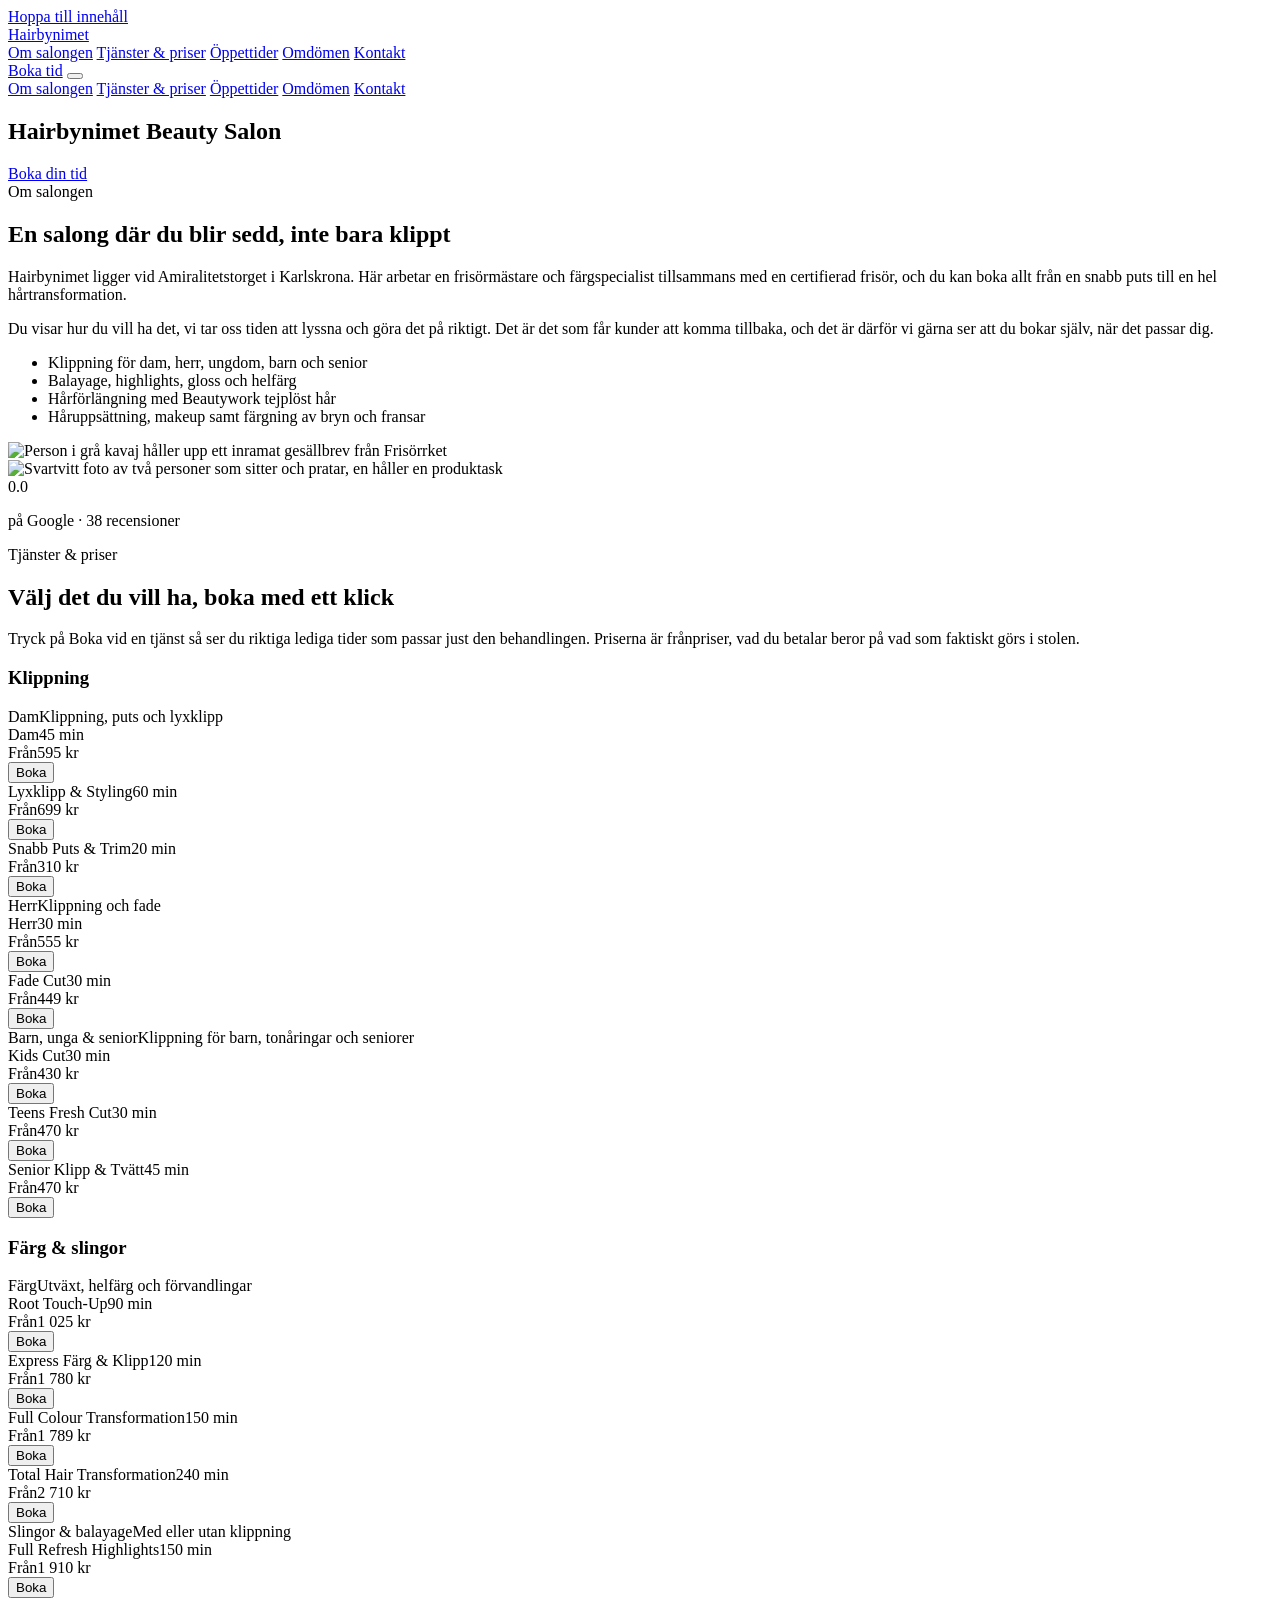
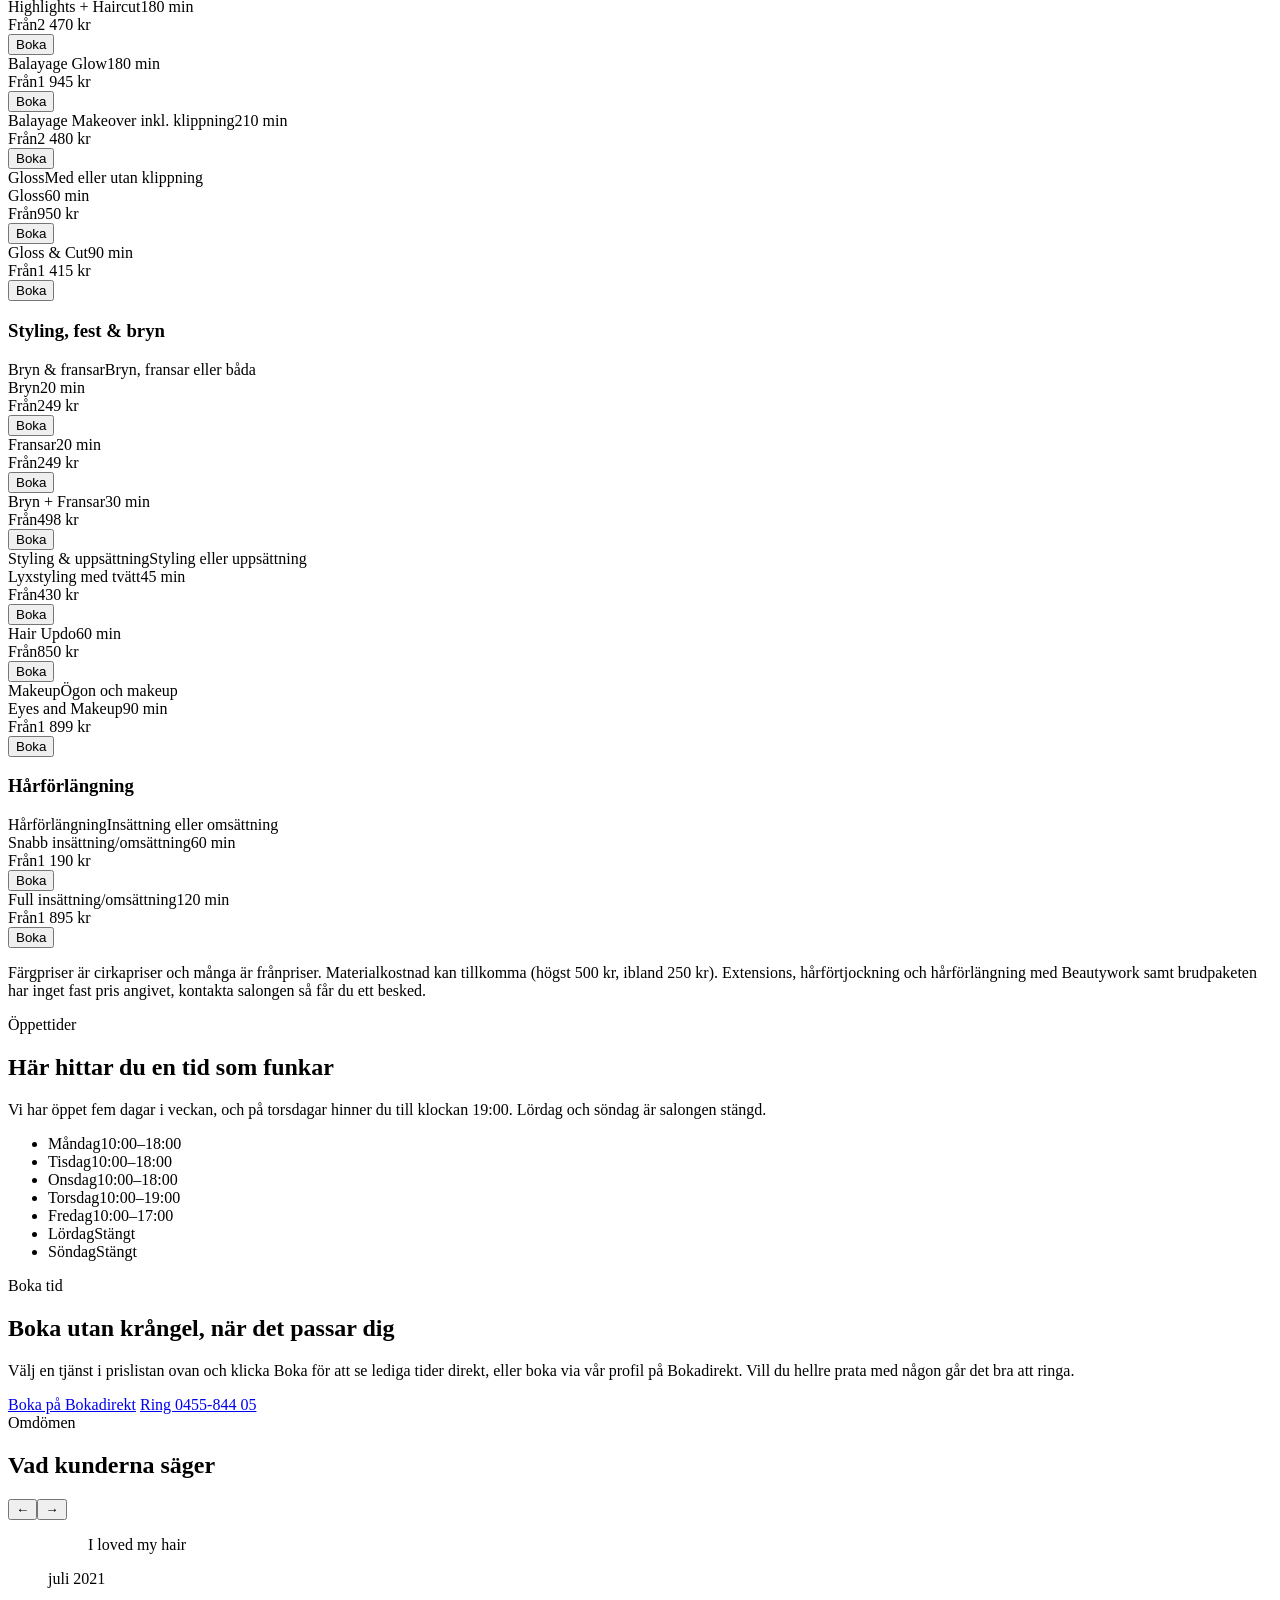
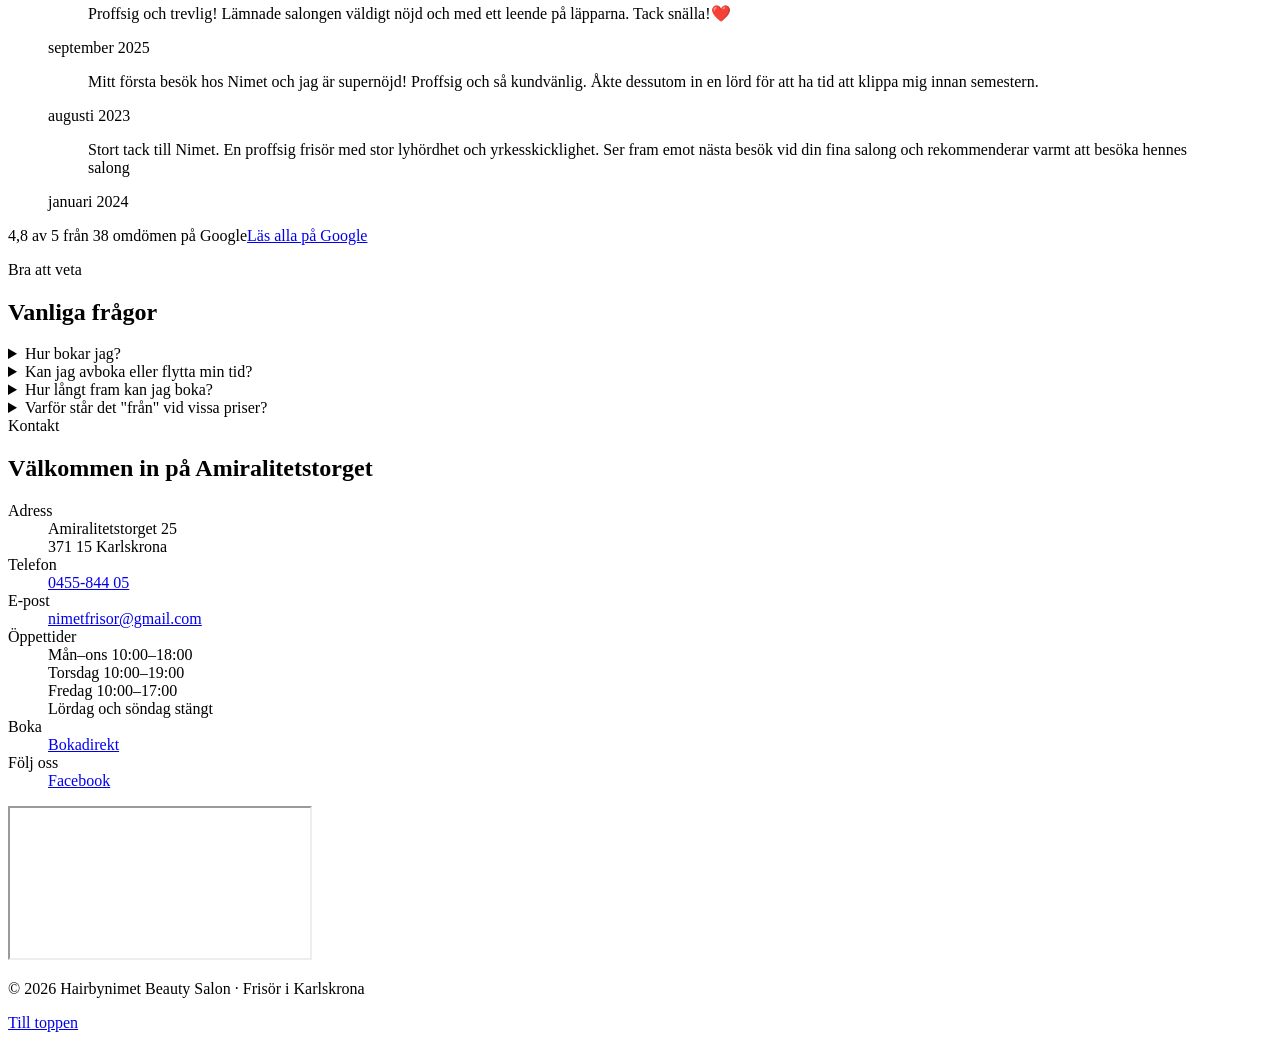
==== index.html @ bf475b90 "Publish: Hairbynimet Beauty Salon — index.html" ====
<!DOCTYPE html>
<html lang='sv'>
<head>
<meta charset='utf-8'>
<meta name='viewport' content='width=device-width, initial-scale=1'>
<title>Hairbynimet Beauty Salon – Frisör i Karlskrona vid Amiralitetstorget</title>
<meta name='description' content='Frisör i Karlskrona: klippning, färg och slingor, hårförlängning och styling hos Hairbynimet Beauty Salon på Amiralitetstorget 25. Se priser och boka tid direkt online.'>
<meta name='theme-color' content='#FAFAF8'>
<link rel='icon' type='image/svg+xml' href='favicon.svg'>
<link rel='stylesheet' href='site-kit.css'>
<link rel='stylesheet' href='styles.css'>
<script type='application/ld+json'>{"@context":"https://schema.org","@type":"HairSalon","name":"Hairbynimet Beauty Salon","address":{"@type":"PostalAddress","streetAddress":"Amiralitetstorget 25","postalCode":"371 15","addressLocality":"Karlskrona","addressCountry":"SE"},"telephone":"0455-844 05","email":"nimetfrisor@gmail.com","openingHours":["Mo-We 10:00-18:00","Th 10:00-19:00","Fr 10:00-17:00"],"aggregateRating":{"@type":"AggregateRating","ratingValue":"4.8","reviewCount":"38"},"sameAs":["https://www.facebook.com/hairbynimet/"]}</script>
</head>
<body class="sk-selma">
<a href='#main' class='skip-link'>Hoppa till innehåll</a>



<main id='main'>

<section class='hero'><div class="hero-frame"><header class='site-header'>
<div class='header-inner'>
<!--FIELD:company_name--><a class='site-logo' href='index.html'>Hairbynimet</a><!--/FIELD:company_name-->
<nav class='main-nav' aria-label='Huvudmeny'>
<a href='#om-oss'>Om salongen</a>
<a href='#tjanster'>Tjänster &amp; priser</a>
<a href='#oppettider'>Öppettider</a>
<a href='#omdomen'>Omdömen</a>
<a href='#kontakt'>Kontakt</a>
</nav>
<!--FIELD:booking_url--><a class='btn btn-primary header-cta' href='https://www.bokadirekt.se/places/hairbynimet-beauty-salon-company-27800' target='_blank' rel='noopener'>Boka tid</a><!--/FIELD:booking_url-->
<button class='nav-toggle' type='button' aria-expanded='false' aria-controls='mobileNav' aria-label='Öppna menyn'><span></span><span></span></button>
</div>
<nav id='mobileNav' class='mobile-nav' aria-label='Mobilmeny'>
<a href='#om-oss'>Om salongen</a>
<a href='#tjanster'>Tjänster &amp; priser</a>
<a href='#oppettider'>Öppettider</a>
<a href='#omdomen'>Omdömen</a>
<a href='#kontakt'>Kontakt</a>
</nav>
</header><div class="hero-text">

<div class='hero-content'>
<!--FIELD:company_name--><h1 class="hero-intro" data-effect="horizon" data-above="Hårsalong · Karlskrona" data-below="Amiralitetstorget 25 · Karlskrona">Hairbynimet Beauty Salon</h1><!--/FIELD:company_name-->
<div class='hero-cta'>
<!--FIELD:booking_url--><a class='btn btn-primary btn-lg' href='https://www.bokadirekt.se/places/hairbynimet-beauty-salon-company-27800' target='_blank' rel='noopener'>Boka din tid</a><!--/FIELD:booking_url--><span class='next-available-note' data-company-id='349488ab-ba80-4105-a59a-5cd2d21e5db7' data-api-base='https://aios-demo-sites-production.up.railway.app' data-duration-minutes='30' hidden></span>
</div>
</div>

</div></div></section>

<section class='section about reveal' id='om-oss'>
<div class='container about-grid'>
<div class='about-text fx'>
<span class='eyebrow'>Om salongen</span>
<h2>En salong där du blir sedd, inte bara klippt</h2>
<p>Hairbynimet ligger vid Amiralitetstorget i Karlskrona. Här arbetar en frisörmästare och färgspecialist tillsammans med en certifierad frisör, och du kan boka allt från en snabb puts till en hel hårtransformation.</p>
<p>Du visar hur du vill ha det, vi tar oss tiden att lyssna och göra det på riktigt. Det är det som får kunder att komma tillbaka, och det är därför vi gärna ser att du bokar själv, när det passar dig.</p>
<!--FIELD:services-->
<ul class='fact-list'>
<li>Klippning för dam, herr, ungdom, barn och senior</li>
<li>Balayage, highlights, gloss och helfärg</li>
<li>Hårförlängning med Beautywork tejplöst hår</li>
<li>Håruppsättning, makeup samt färgning av bryn och fransar</li>
</ul>
<!--/FIELD:services-->
</div>
<div class='about-media fx'>
<div class='about-photo-main'><img src='company-photo-1.jpg' alt='Person i grå kavaj håller upp ett inramat gesällbrev från Frisörrket' loading='lazy'></div>
<div class='about-photo-second'><img src='company-photo-2.jpg' alt='Svartvitt foto av två personer som sitter och pratar, en håller en produktask' loading='lazy'></div>
<!--FIELD:google_rating-->
<div class='rating-badge'>
<div class='rating-number' data-count-to='4.8' data-decimals='1'>0.0</div>
<span class='stars' data-rating='4.8'></span>
<p>på Google · 38 recensioner</p>
</div>
<!--/FIELD:google_rating-->
</div>
</div>
</section>

<section class='section services reveal' id='tjanster'>

<div class='container'>
<div class='section-head'>
<span class='eyebrow'>Tjänster &amp; priser</span>
<h2>Välj det du vill ha, boka med ett klick</h2>
<p>Tryck på Boka vid en tjänst så ser du riktiga lediga tider som passar just den behandlingen. Priserna är frånpriser, vad du betalar beror på vad som faktiskt görs i stolen.</p>
</div>
<!--FIELD:prices-->
<div class='menu-groups' data-price-layout="list">
<div class="menu-group"><h3>Klippning</h3>
<div class="service-group"><span class="service-group-name">Dam</span><span class="service-group-desc">Klippning, puts och lyxklipp</span>
<div class='price-item'><div class='price-item-info'><span class='price-item-name'>Dam</span><span class='price-item-duration'>45 min</span></div><div class='price-item-price'><span class='price-item-from'>Från</span><span class='price-item-amount'>595 kr</span></div><button class='price-item-book-btn' type='button' data-service-name='Dam' data-duration-minutes='45'>Boka</button></div>
<div class='price-item'><div class='price-item-info'><span class='price-item-name'>Lyxklipp &amp; Styling</span><span class='price-item-duration'>60 min</span></div><div class='price-item-price'><span class='price-item-from'>Från</span><span class='price-item-amount'>699 kr</span></div><button class='price-item-book-btn' type='button' data-service-name='Lyxklipp &amp; Styling' data-duration-minutes='60'>Boka</button></div>
<div class='price-item'><div class='price-item-info'><span class='price-item-name'>Snabb Puts &amp; Trim</span><span class='price-item-duration'>20 min</span></div><div class='price-item-price'><span class='price-item-from'>Från</span><span class='price-item-amount'>310 kr</span></div><button class='price-item-book-btn' type='button' data-service-name='Snabb Puts &amp; Trim' data-duration-minutes='20'>Boka</button></div>
</div>
<div class="service-group"><span class="service-group-name">Herr</span><span class="service-group-desc">Klippning och fade</span>
<div class='price-item'><div class='price-item-info'><span class='price-item-name'>Herr</span><span class='price-item-duration'>30 min</span></div><div class='price-item-price'><span class='price-item-from'>Från</span><span class='price-item-amount'>555 kr</span></div><button class='price-item-book-btn' type='button' data-service-name='Herr' data-duration-minutes='30'>Boka</button></div>
<div class='price-item'><div class='price-item-info'><span class='price-item-name'>Fade Cut</span><span class='price-item-duration'>30 min</span></div><div class='price-item-price'><span class='price-item-from'>Från</span><span class='price-item-amount'>449 kr</span></div><button class='price-item-book-btn' type='button' data-service-name='Fade Cut' data-duration-minutes='30'>Boka</button></div>
</div>
<div class="service-group"><span class="service-group-name">Barn, unga &amp; senior</span><span class="service-group-desc">Klippning för barn, tonåringar och seniorer</span>
<div class='price-item'><div class='price-item-info'><span class='price-item-name'>Kids Cut</span><span class='price-item-duration'>30 min</span></div><div class='price-item-price'><span class='price-item-from'>Från</span><span class='price-item-amount'>430 kr</span></div><button class='price-item-book-btn' type='button' data-service-name='Kids Cut' data-duration-minutes='30'>Boka</button></div>
<div class='price-item'><div class='price-item-info'><span class='price-item-name'>Teens Fresh Cut</span><span class='price-item-duration'>30 min</span></div><div class='price-item-price'><span class='price-item-from'>Från</span><span class='price-item-amount'>470 kr</span></div><button class='price-item-book-btn' type='button' data-service-name='Teens Fresh Cut' data-duration-minutes='30'>Boka</button></div>
<div class='price-item'><div class='price-item-info'><span class='price-item-name'>Senior Klipp &amp; Tvätt</span><span class='price-item-duration'>45 min</span></div><div class='price-item-price'><span class='price-item-from'>Från</span><span class='price-item-amount'>470 kr</span></div><button class='price-item-book-btn' type='button' data-service-name='Senior Klipp &amp; Tvätt' data-duration-minutes='45'>Boka</button></div>
</div>
</div>
<div class="menu-group"><h3>Färg &amp; slingor</h3>
<div class="service-group"><span class="service-group-name">Färg</span><span class="service-group-desc">Utväxt, helfärg och förvandlingar</span>
<div class='price-item'><div class='price-item-info'><span class='price-item-name'>Root Touch-Up</span><span class='price-item-duration'>90 min</span></div><div class='price-item-price'><span class='price-item-from'>Från</span><span class='price-item-amount'>1&nbsp;025 kr</span></div><button class='price-item-book-btn' type='button' data-service-name='Root Touch-Up' data-duration-minutes='90'>Boka</button></div>
<div class='price-item'><div class='price-item-info'><span class='price-item-name'>Express Färg &amp; Klipp</span><span class='price-item-duration'>120 min</span></div><div class='price-item-price'><span class='price-item-from'>Från</span><span class='price-item-amount'>1&nbsp;780 kr</span></div><button class='price-item-book-btn' type='button' data-service-name='Express Färg &amp; Klipp' data-duration-minutes='120'>Boka</button></div>
<div class='price-item'><div class='price-item-info'><span class='price-item-name'>Full Colour Transformation</span><span class='price-item-duration'>150 min</span></div><div class='price-item-price'><span class='price-item-from'>Från</span><span class='price-item-amount'>1&nbsp;789 kr</span></div><button class='price-item-book-btn' type='button' data-service-name='Full Colour Transformation' data-duration-minutes='150'>Boka</button></div>
<div class='price-item'><div class='price-item-info'><span class='price-item-name'>Total Hair Transformation</span><span class='price-item-duration'>240 min</span></div><div class='price-item-price'><span class='price-item-from'>Från</span><span class='price-item-amount'>2&nbsp;710 kr</span></div><button class='price-item-book-btn' type='button' data-service-name='Total Hair Transformation' data-duration-minutes='240'>Boka</button></div>
</div>
<div class="service-group"><span class="service-group-name">Slingor &amp; balayage</span><span class="service-group-desc">Med eller utan klippning</span>
<div class='price-item'><div class='price-item-info'><span class='price-item-name'>Full Refresh Highlights</span><span class='price-item-duration'>150 min</span></div><div class='price-item-price'><span class='price-item-from'>Från</span><span class='price-item-amount'>1&nbsp;910 kr</span></div><button class='price-item-book-btn' type='button' data-service-name='Full Refresh Highlights' data-duration-minutes='150'>Boka</button></div>
<div class='price-item'><div class='price-item-info'><span class='price-item-name'>Highlights + Haircut</span><span class='price-item-duration'>180 min</span></div><div class='price-item-price'><span class='price-item-from'>Från</span><span class='price-item-amount'>2&nbsp;470 kr</span></div><button class='price-item-book-btn' type='button' data-service-name='Highlights + Haircut' data-duration-minutes='180'>Boka</button></div>
<div class='price-item'><div class='price-item-info'><span class='price-item-name'>Balayage Glow</span><span class='price-item-duration'>180 min</span></div><div class='price-item-price'><span class='price-item-from'>Från</span><span class='price-item-amount'>1&nbsp;945 kr</span></div><button class='price-item-book-btn' type='button' data-service-name='Balayage Glow' data-duration-minutes='180'>Boka</button></div>
<div class='price-item'><div class='price-item-info'><span class='price-item-name'>Balayage Makeover inkl. klippning</span><span class='price-item-duration'>210 min</span></div><div class='price-item-price'><span class='price-item-from'>Från</span><span class='price-item-amount'>2&nbsp;480 kr</span></div><button class='price-item-book-btn' type='button' data-service-name='Balayage Makeover inkl. klippning' data-duration-minutes='210'>Boka</button></div>
</div>
<div class="service-group"><span class="service-group-name">Gloss</span><span class="service-group-desc">Med eller utan klippning</span>
<div class='price-item'><div class='price-item-info'><span class='price-item-name'>Gloss</span><span class='price-item-duration'>60 min</span></div><div class='price-item-price'><span class='price-item-from'>Från</span><span class='price-item-amount'>950 kr</span></div><button class='price-item-book-btn' type='button' data-service-name='Gloss' data-duration-minutes='60'>Boka</button></div>
<div class='price-item'><div class='price-item-info'><span class='price-item-name'>Gloss &amp; Cut</span><span class='price-item-duration'>90 min</span></div><div class='price-item-price'><span class='price-item-from'>Från</span><span class='price-item-amount'>1&nbsp;415 kr</span></div><button class='price-item-book-btn' type='button' data-service-name='Gloss &amp; Cut' data-duration-minutes='90'>Boka</button></div>
</div>
</div>
<div class="menu-group"><h3>Styling, fest &amp; bryn</h3>
<div class="service-group"><span class="service-group-name">Bryn &amp; fransar</span><span class="service-group-desc">Bryn, fransar eller båda</span>
<div class='price-item'><div class='price-item-info'><span class='price-item-name'>Bryn</span><span class='price-item-duration'>20 min</span></div><div class='price-item-price'><span class='price-item-from'>Från</span><span class='price-item-amount'>249 kr</span></div><button class='price-item-book-btn' type='button' data-service-name='Bryn' data-duration-minutes='20'>Boka</button></div>
<div class='price-item'><div class='price-item-info'><span class='price-item-name'>Fransar</span><span class='price-item-duration'>20 min</span></div><div class='price-item-price'><span class='price-item-from'>Från</span><span class='price-item-amount'>249 kr</span></div><button class='price-item-book-btn' type='button' data-service-name='Fransar' data-duration-minutes='20'>Boka</button></div>
<div class='price-item'><div class='price-item-info'><span class='price-item-name'>Bryn + Fransar</span><span class='price-item-duration'>30 min</span></div><div class='price-item-price'><span class='price-item-from'>Från</span><span class='price-item-amount'>498 kr</span></div><button class='price-item-book-btn' type='button' data-service-name='Bryn + Fransar' data-duration-minutes='30'>Boka</button></div>
</div>
<div class="service-group"><span class="service-group-name">Styling &amp; uppsättning</span><span class="service-group-desc">Styling eller uppsättning</span>
<div class='price-item'><div class='price-item-info'><span class='price-item-name'>Lyxstyling med tvätt</span><span class='price-item-duration'>45 min</span></div><div class='price-item-price'><span class='price-item-from'>Från</span><span class='price-item-amount'>430 kr</span></div><button class='price-item-book-btn' type='button' data-service-name='Lyxstyling med tvätt' data-duration-minutes='45'>Boka</button></div>
<div class='price-item'><div class='price-item-info'><span class='price-item-name'>Hair Updo</span><span class='price-item-duration'>60 min</span></div><div class='price-item-price'><span class='price-item-from'>Från</span><span class='price-item-amount'>850 kr</span></div><button class='price-item-book-btn' type='button' data-service-name='Hair Updo' data-duration-minutes='60'>Boka</button></div>
</div>
<div class="service-group"><span class="service-group-name">Makeup</span><span class="service-group-desc">Ögon och makeup</span>
<div class='price-item'><div class='price-item-info'><span class='price-item-name'>Eyes and Makeup</span><span class='price-item-duration'>90 min</span></div><div class='price-item-price'><span class='price-item-from'>Från</span><span class='price-item-amount'>1&nbsp;899 kr</span></div><button class='price-item-book-btn' type='button' data-service-name='Eyes and Makeup' data-duration-minutes='90'>Boka</button></div>
</div>
</div>
<div class="menu-group"><h3>Hårförlängning</h3>
<div class="service-group"><span class="service-group-name">Hårförlängning</span><span class="service-group-desc">Insättning eller omsättning</span>
<div class='price-item'><div class='price-item-info'><span class='price-item-name'>Snabb insättning/omsättning</span><span class='price-item-duration'>60 min</span></div><div class='price-item-price'><span class='price-item-from'>Från</span><span class='price-item-amount'>1&nbsp;190 kr</span></div><button class='price-item-book-btn' type='button' data-service-name='Snabb insättning/omsättning' data-duration-minutes='60'>Boka</button></div>
<div class='price-item'><div class='price-item-info'><span class='price-item-name'>Full insättning/omsättning</span><span class='price-item-duration'>120 min</span></div><div class='price-item-price'><span class='price-item-from'>Från</span><span class='price-item-amount'>1&nbsp;895 kr</span></div><button class='price-item-book-btn' type='button' data-service-name='Full insättning/omsättning' data-duration-minutes='120'>Boka</button></div>
</div>
</div>
</div>
<p class='price-note'>Färgpriser är cirkapriser och många är frånpriser. Materialkostnad kan tillkomma (högst 500 kr, ibland 250 kr). Extensions, hårförtjockning och hårförlängning med Beautywork samt brudpaketen har inget fast pris angivet, kontakta salongen så får du ett besked.</p>
<!--/FIELD:prices-->
</div>
</section>

<section class='section hours reveal' id='oppettider'>

<div class='container hours-grid'>
<div class='hours-text fx'>
<span class='eyebrow'>Öppettider</span>
<h2>Här hittar du en tid som funkar</h2>
<p>Vi har öppet fem dagar i veckan, och på torsdagar hinner du till klockan 19:00. Lördag och söndag är salongen stängd.</p>
<!--FIELD:opening_hours--><p class='open-status' id='openStatus' hidden><span class='dot' aria-hidden='true'></span><span class='open-status-text'></span></p><!--/FIELD:opening_hours-->
</div>
<div class='hours-card fx'>
<!--FIELD:opening_hours-->
<ul class='hours-list'>
<li><span class='hd-day'>Måndag</span><span class='hd-time'>10:00–18:00</span></li>
<li><span class='hd-day'>Tisdag</span><span class='hd-time'>10:00–18:00</span></li>
<li><span class='hd-day'>Onsdag</span><span class='hd-time'>10:00–18:00</span></li>
<li><span class='hd-day'>Torsdag</span><span class='hd-time'>10:00–19:00</span></li>
<li><span class='hd-day'>Fredag</span><span class='hd-time'>10:00–17:00</span></li>
<li><span class='hd-day'>Lördag</span><span class='hd-time'>Stängt</span></li>
<li><span class='hd-day'>Söndag</span><span class='hd-time'>Stängt</span></li>
</ul>
<!--/FIELD:opening_hours-->
</div>
</div>
</section>

<section class='section book reveal' id='boka'>

<div class='container book-inner'>
<span class='eyebrow eyebrow-light'>Boka tid</span>
<h2>Boka utan krångel, när det passar dig</h2>
<p>Välj en tjänst i prislistan ovan och klicka Boka för att se lediga tider direkt, eller boka via vår profil på Bokadirekt. Vill du hellre prata med någon går det bra att ringa.</p>
<div class='book-actions'>
<!--FIELD:booking_url--><a class='btn btn-light btn-lg' href='https://www.bokadirekt.se/places/hairbynimet-beauty-salon-company-27800' target='_blank' rel='noopener'>Boka på Bokadirekt</a><!--/FIELD:booking_url-->
<!--FIELD:phone--><a class='btn btn-outline-light btn-lg' href='tel:045584405'>Ring 0455-844 05</a><!--/FIELD:phone-->
</div>
</div>
</section>

<section class='section reveal reviews-section' id='omdomen'><div class="reviews-block is-scroll"><div class="rv-head"><div><span class="rv-eyebrow">Omdömen</span><h2 class="rv-title">Vad kunderna säger</h2></div><div class="rv-arrows"><button type="button" class="rv-prev" aria-label="Bläddra bakåt">←</button><button type="button" class="rv-next" aria-label="Bläddra framåt">→</button></div></div><div class="rv-track"><figure class="rv-item"><span class="stars" data-rating="5" aria-label="5 av 5"></span><blockquote class="review-quote" data-review-author="Suchitra Chadha">I loved my hair</blockquote><figcaption class="rv-cite">juli 2021</figcaption></figure><figure class="rv-item"><span class="stars" data-rating="5" aria-label="5 av 5"></span><blockquote class="review-quote" data-review-author="Helena">Proffsig och trevlig! Lämnade salongen väldigt nöjd och med ett leende på läpparna. Tack snälla!❤️</blockquote><figcaption class="rv-cite">september 2025</figcaption></figure><figure class="rv-item"><span class="stars" data-rating="5" aria-label="5 av 5"></span><blockquote class="review-quote" data-review-author="Nina Steinbach">Mitt första besök hos Nimet och jag är supernöjd! Proffsig och så kundvänlig. Åkte dessutom in en lörd för att ha tid att klippa mig innan semestern.</blockquote><figcaption class="rv-cite">augusti 2023</figcaption></figure><figure class="rv-item"><span class="stars" data-rating="5" aria-label="5 av 5"></span><blockquote class="review-quote" data-review-author="Ann-Kathrin Stenlycke">Stort tack till Nimet. En proffsig frisör med stor lyhördhet och yrkesskicklighet. Ser fram emot nästa besök vid din fina salong och rekommenderar varmt att besöka hennes salong</blockquote><figcaption class="rv-cite">januari 2024</figcaption></figure></div><p class="rv-score"><span class="stars" data-rating="4.8" aria-hidden="true"></span><span>4,8 av 5 från 38 omdömen på Google</span><a class="rv-link" href="https://www.google.com/maps/search/?api=1&amp;query=Hairbynimet%20Beauty%20Salon%20Karlskrona" target="_blank" rel="noopener">Läs alla på Google</a></p></div></section>

<section class='section reveal' id='bra-att-veta'><div class="faq-block"><div class="faq-head"><span class="faq-eyebrow">Bra att veta</span><h2 class="faq-title">Vanliga frågor</h2></div><div class="faq-list"><details class="faq-item"><summary>Hur bokar jag?</summary><p>Välj en behandling i prislistan och tryck på Boka. Välj sedan frisör och en tid som passar, och fyll i dina uppgifter. Tiden är bokad direkt.</p></details><details class="faq-item"><summary>Kan jag avboka eller flytta min tid?</summary><p>Ja. Ring oss så hjälper vi dig.</p></details><details class="faq-item"><summary>Hur långt fram kan jag boka?</summary><p>Upp till sex månader framåt, direkt här på sidan.</p></details><details class="faq-item"><summary>Varför står det &quot;från&quot; vid vissa priser?</summary><p>Priset kan bero på hårets längd och tjocklek, och på vad behandlingen kräver. Fråga gärna om du vill veta mer innan ditt besök.</p></details></div></div></section>

<section class='section contact reveal' id='kontakt'>

<div class='container contact-grid'>
<div class='contact-info fx'>
<span class='eyebrow eyebrow-soft'>Kontakt</span>
<h2>Välkommen in på Amiralitetstorget</h2>
<dl class='contact-list'>
<div><dt>Adress</dt><dd><!--FIELD:address-->Amiralitetstorget 25<br>371 15 Karlskrona<!--/FIELD:address--></dd></div>
<div><dt>Telefon</dt><dd><!--FIELD:phone--><a href='tel:045584405'>0455-844 05</a><!--/FIELD:phone--></dd></div>
<div><dt>E-post</dt><dd><!--FIELD:email--><a href='mailto:nimetfrisor@gmail.com'>nimetfrisor@gmail.com</a><!--/FIELD:email--></dd></div>
<div><dt>Öppettider</dt><dd><!--FIELD:opening_hours-->Mån–ons 10:00–18:00<br>Torsdag 10:00–19:00<br>Fredag 10:00–17:00<br>Lördag och söndag stängt<!--/FIELD:opening_hours--></dd></div>
<div><dt>Boka</dt><dd><!--FIELD:booking_url--><a href='https://www.bokadirekt.se/places/hairbynimet-beauty-salon-company-27800' target='_blank' rel='noopener'>Bokadirekt</a><!--/FIELD:booking_url--></dd></div>
<div><dt>Följ oss</dt><dd><!--FIELD:facebook--><a href='https://www.facebook.com/hairbynimet/' target='_blank' rel='noopener'>Facebook</a><!--/FIELD:facebook--></dd></div>
</dl>
</div>
<div class='map-frame fx'>
<iframe title='Karta till Hairbynimet Beauty Salon' src='https://www.google.com/maps?q=Amiralitetstorget%2025%2C%20371%2015%20Karlskrona%2C%20Sweden&amp;output=embed' loading='lazy' referrerpolicy='no-referrer-when-downgrade' allowfullscreen></iframe>
</div>
</div>
</section>

</main>

<footer class='site-footer'>
<div class='container footer-inner'>
<p>© <span class='year'>2026</span> <!--FIELD:company_name-->Hairbynimet Beauty Salon<!--/FIELD:company_name--> · Frisör i Karlskrona</p>
<p><a href='#main'>Till toppen</a></p>
</div>
</footer>

<div class='booking-widget-backdrop' id='bookingWidget' data-company-id='349488ab-ba80-4105-a59a-5cd2d21e5db7' data-api-base='https://aios-demo-sites-production.up.railway.app'>
<div class='booking-widget-modal' role='dialog' aria-modal='true' aria-label='Boka tid'></div>
</div>

<script src='site-kit.js' defer></script>
<script src='script.js' defer></script>
</body>
</html>
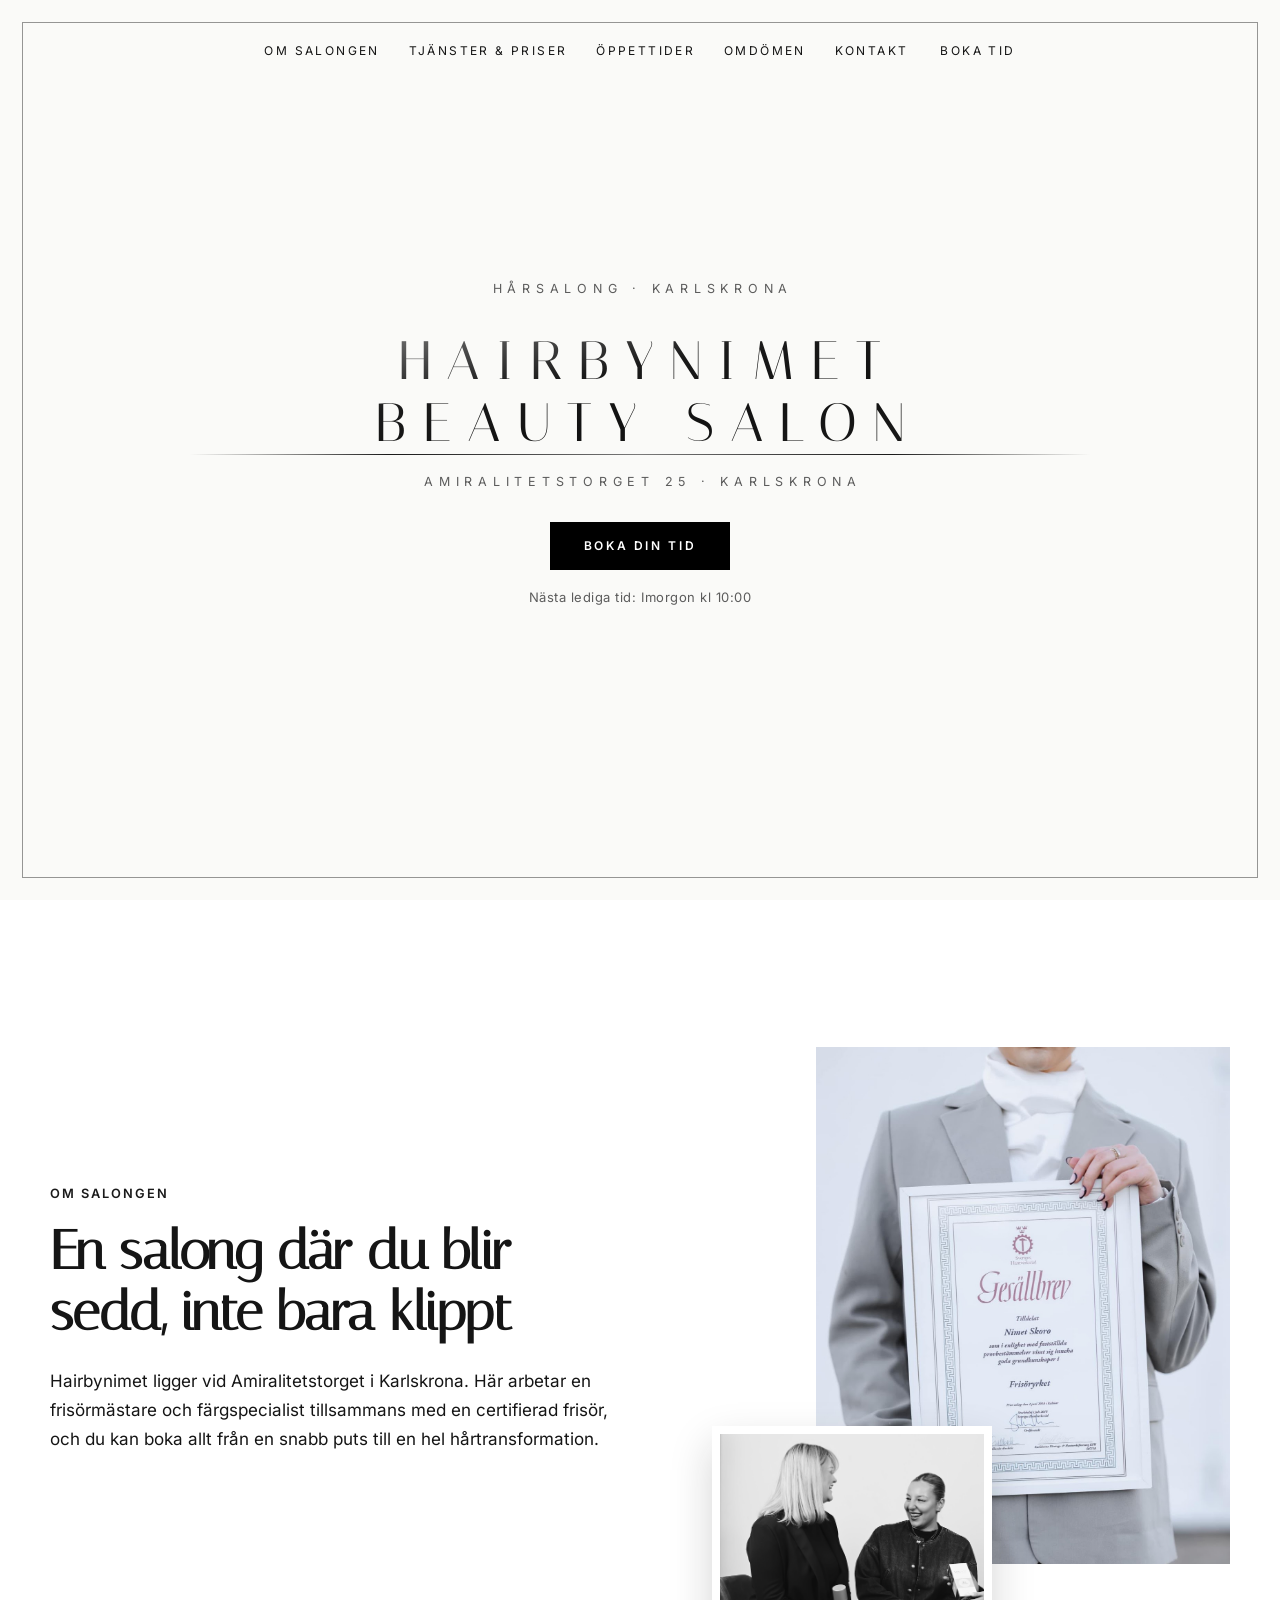
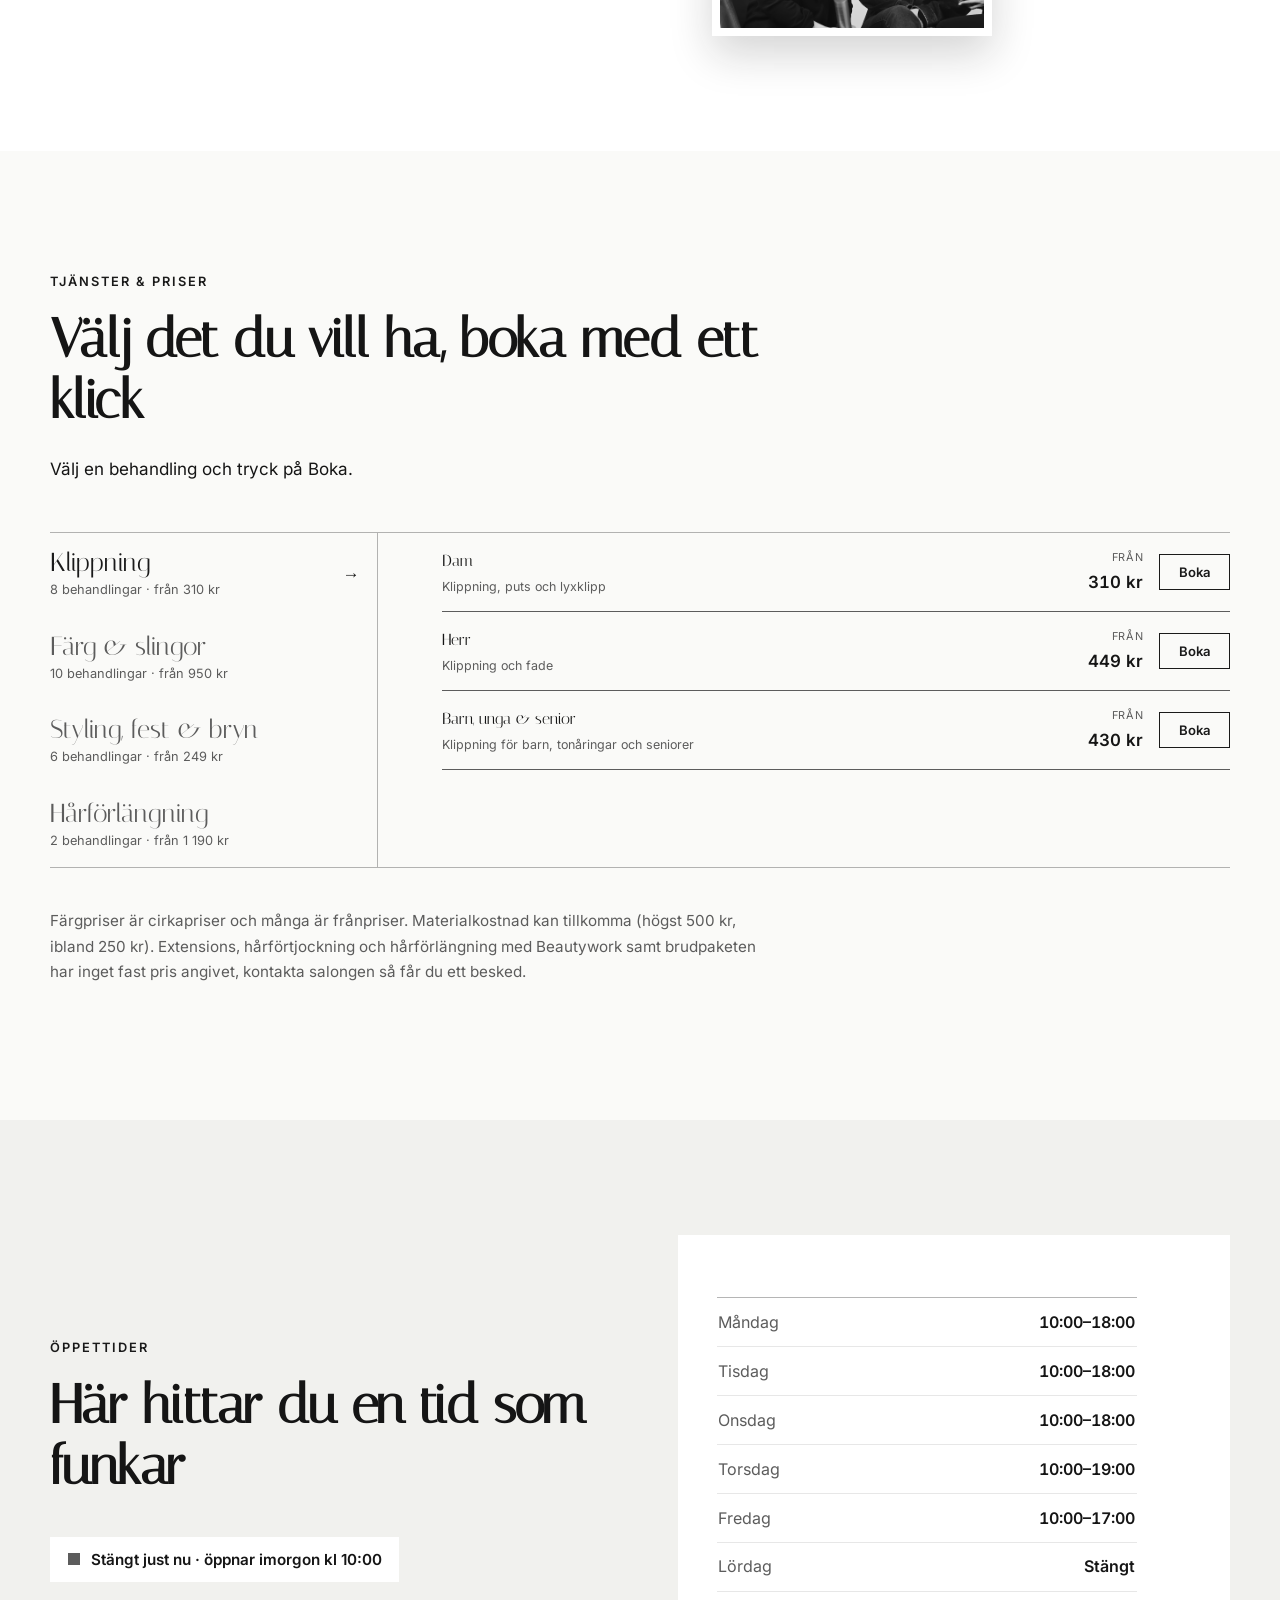
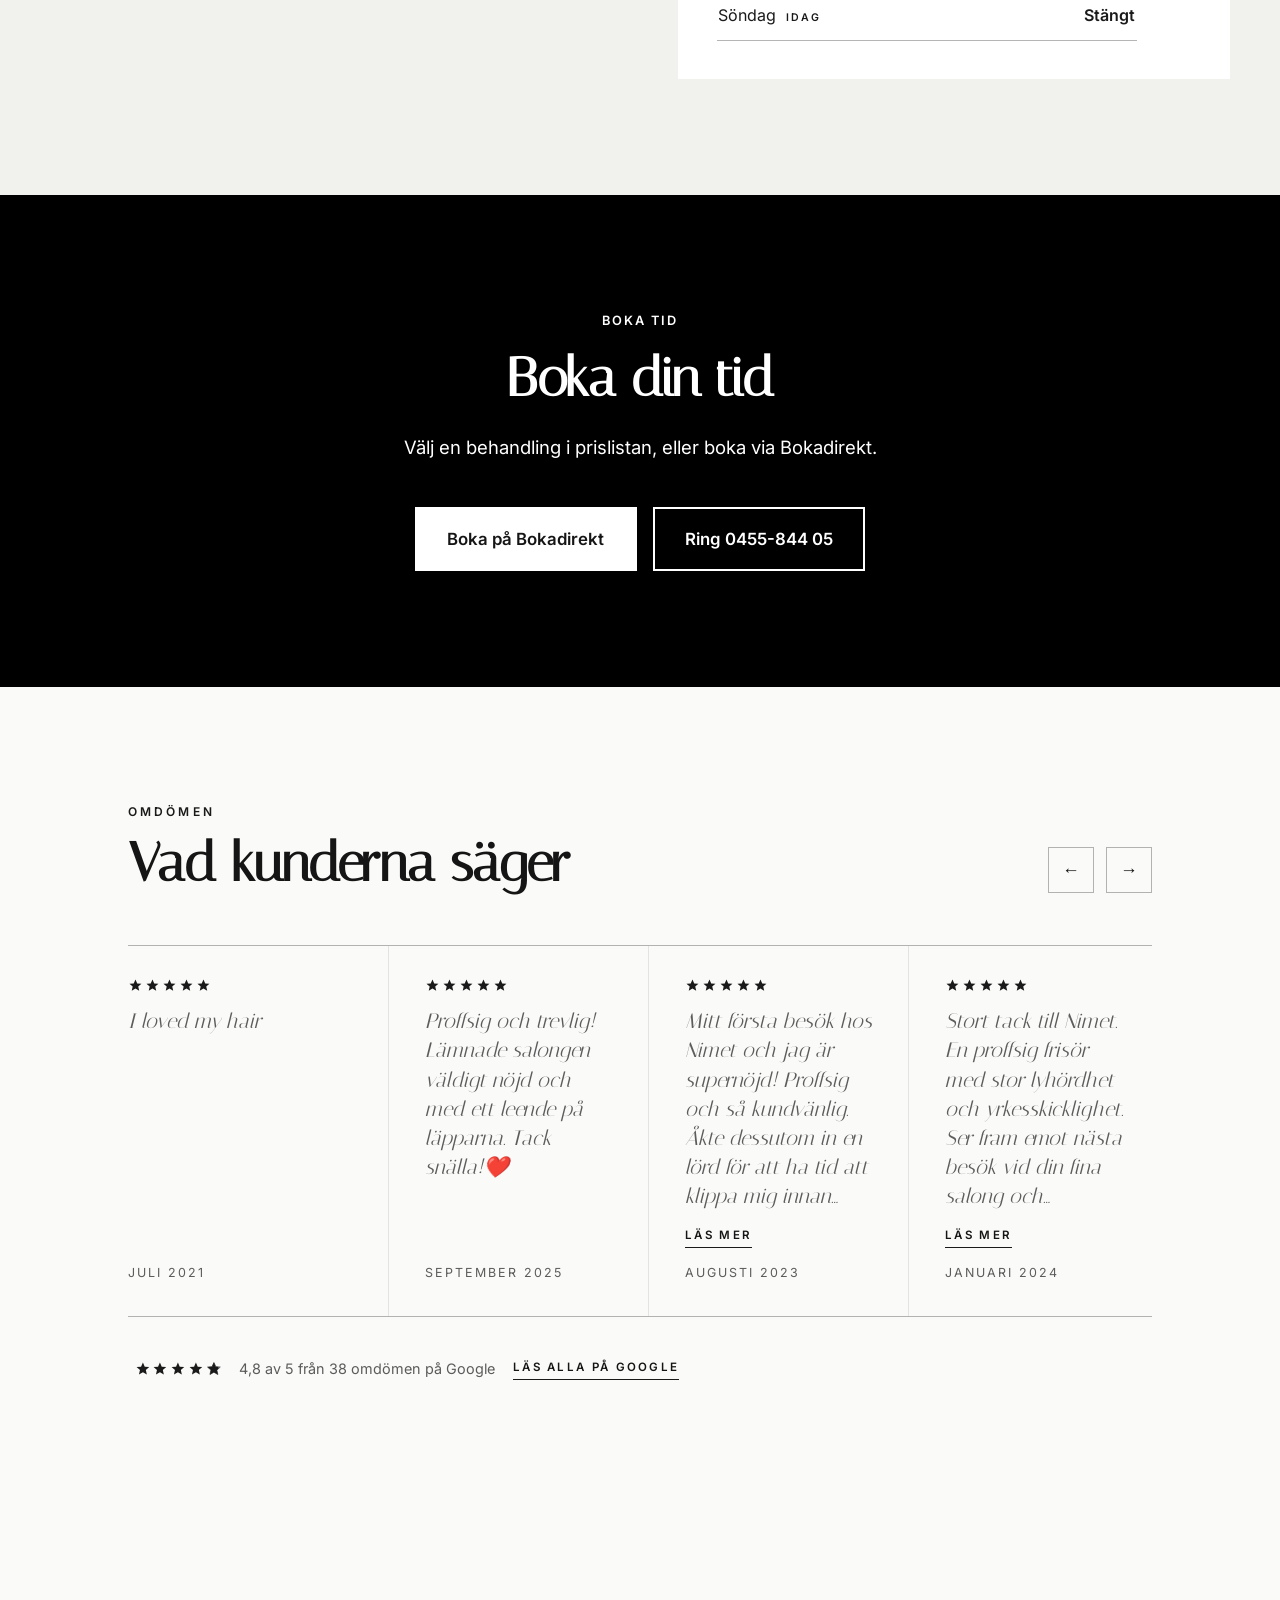
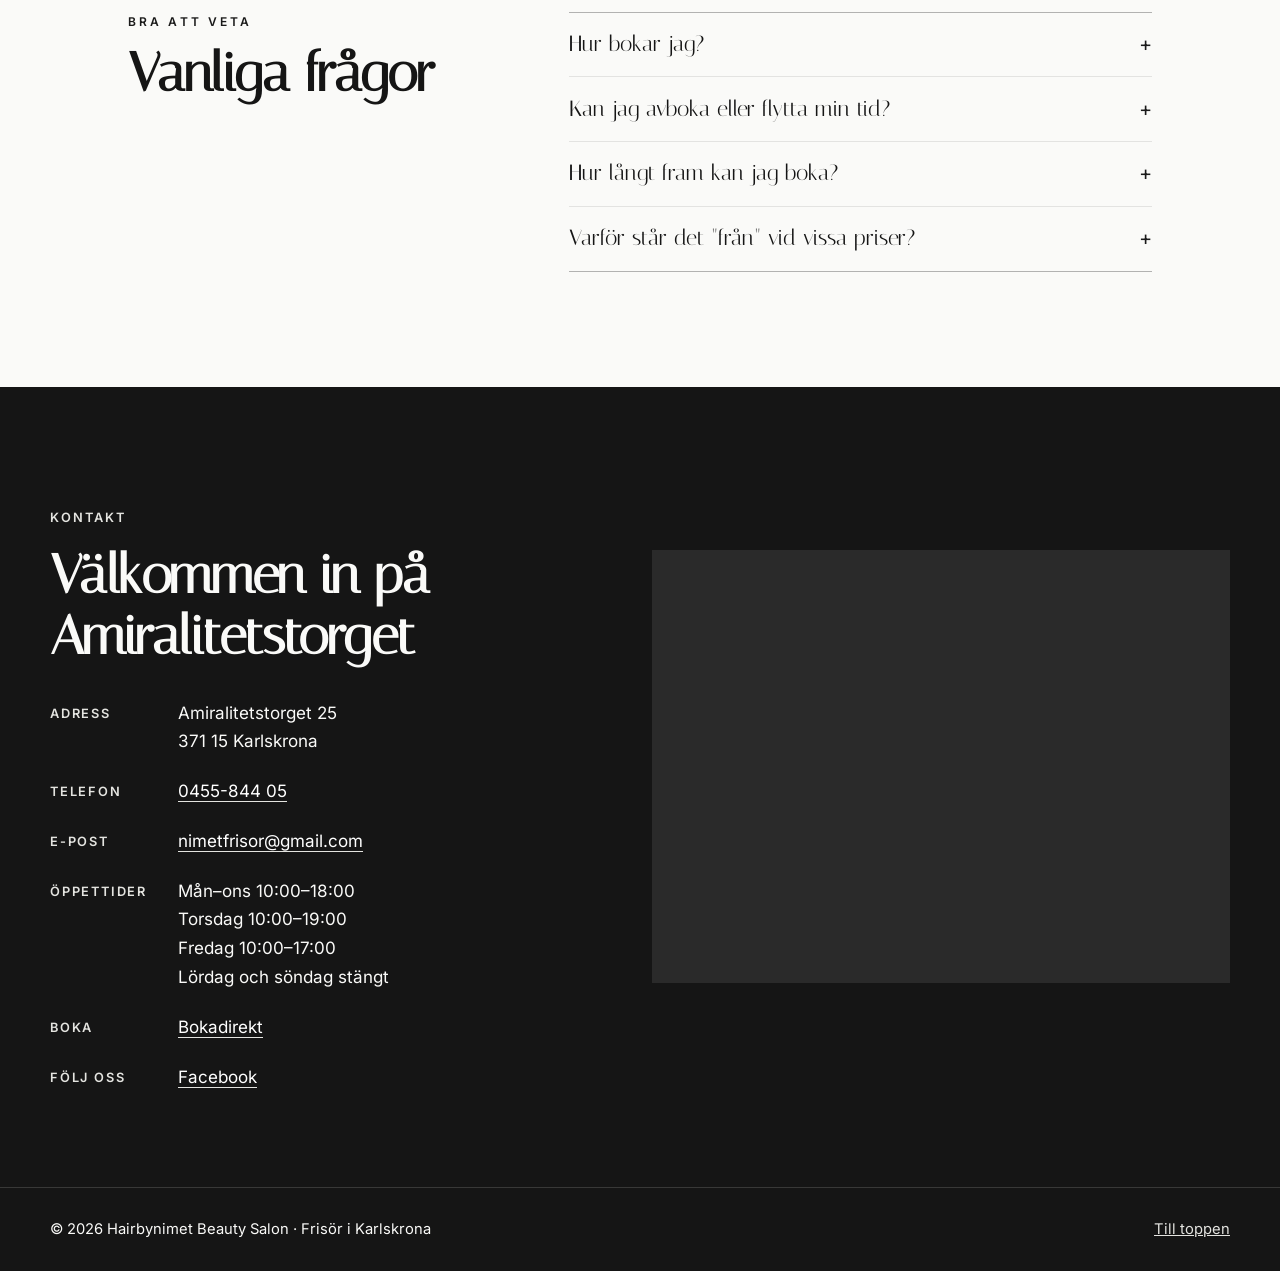
==== commit 9d94bf5e: "Publish: Hairbynimet Beauty Salon — index.html" ====
--- a/index.html
+++ b/index.html
@@ -55,26 +55,13 @@
 <span class='eyebrow'>Om salongen</span>
 <h2>En salong där du blir sedd, inte bara klippt</h2>
 <p>Hairbynimet ligger vid Amiralitetstorget i Karlskrona. Här arbetar en frisörmästare och färgspecialist tillsammans med en certifierad frisör, och du kan boka allt från en snabb puts till en hel hårtransformation.</p>
-<p>Du visar hur du vill ha det, vi tar oss tiden att lyssna och göra det på riktigt. Det är det som får kunder att komma tillbaka, och det är därför vi gärna ser att du bokar själv, när det passar dig.</p>
 <!--FIELD:services-->
-<ul class='fact-list'>
-<li>Klippning för dam, herr, ungdom, barn och senior</li>
-<li>Balayage, highlights, gloss och helfärg</li>
-<li>Hårförlängning med Beautywork tejplöst hår</li>
-<li>Håruppsättning, makeup samt färgning av bryn och fransar</li>
-</ul>
+
 <!--/FIELD:services-->
 </div>
 <div class='about-media fx'>
 <div class='about-photo-main'><img src='company-photo-1.jpg' alt='Person i grå kavaj håller upp ett inramat gesällbrev från Frisörrket' loading='lazy'></div>
 <div class='about-photo-second'><img src='company-photo-2.jpg' alt='Svartvitt foto av två personer som sitter och pratar, en håller en produktask' loading='lazy'></div>
-<!--FIELD:google_rating-->
-<div class='rating-badge'>
-<div class='rating-number' data-count-to='4.8' data-decimals='1'>0.0</div>
-<span class='stars' data-rating='4.8'></span>
-<p>på Google · 38 recensioner</p>
-</div>
-<!--/FIELD:google_rating-->
 </div>
 </div>
 </section>
@@ -85,7 +72,7 @@
 <div class='section-head'>
 <span class='eyebrow'>Tjänster &amp; priser</span>
 <h2>Välj det du vill ha, boka med ett klick</h2>
-<p>Tryck på Boka vid en tjänst så ser du riktiga lediga tider som passar just den behandlingen. Priserna är frånpriser, vad du betalar beror på vad som faktiskt görs i stolen.</p>
+<p>Välj en behandling och tryck på Boka.</p>
 </div>
 <!--FIELD:prices-->
 <div class='menu-groups' data-price-layout="list">
@@ -155,7 +142,6 @@
 <div class='hours-text fx'>
 <span class='eyebrow'>Öppettider</span>
 <h2>Här hittar du en tid som funkar</h2>
-<p>Vi har öppet fem dagar i veckan, och på torsdagar hinner du till klockan 19:00. Lördag och söndag är salongen stängd.</p>
 <!--FIELD:opening_hours--><p class='open-status' id='openStatus' hidden><span class='dot' aria-hidden='true'></span><span class='open-status-text'></span></p><!--/FIELD:opening_hours-->
 </div>
 <div class='hours-card fx'>
@@ -178,8 +164,8 @@
 
 <div class='container book-inner'>
 <span class='eyebrow eyebrow-light'>Boka tid</span>
-<h2>Boka utan krångel, när det passar dig</h2>
-<p>Välj en tjänst i prislistan ovan och klicka Boka för att se lediga tider direkt, eller boka via vår profil på Bokadirekt. Vill du hellre prata med någon går det bra att ringa.</p>
+<h2>Boka din tid</h2>
+<p>Välj en behandling i prislistan, eller boka via Bokadirekt.</p>
 <div class='book-actions'>
 <!--FIELD:booking_url--><a class='btn btn-light btn-lg' href='https://www.bokadirekt.se/places/hairbynimet-beauty-salon-company-27800' target='_blank' rel='noopener'>Boka på Bokadirekt</a><!--/FIELD:booking_url-->
 <!--FIELD:phone--><a class='btn btn-outline-light btn-lg' href='tel:045584405'>Ring 0455-844 05</a><!--/FIELD:phone-->
--- a/site-kit.css
+++ b/site-kit.css
@@ -0,0 +1,1159 @@
+/*
+ * AIOS site-kit — shared, deterministic interaction patterns (star ratings,
+ * count-up numbers, scroll reveals, hero name write-in). Identical bytes on
+ * every generated site, same as the brand fonts — never written by the
+ * model itself, so the bugs found and fixed during the 2026-08-26 Lund
+ * design pass (a fractional star's fill layer needing its own `position:
+ * absolute` box, the name-write gradient needing its padding on the text
+ * element itself rather than its wrapper) can never regress per company.
+ *
+ * Colors come from each site's own palette via var(--accent)/
+ * var(--ink-faint) with sane fallbacks — nothing in here is Lund-specific.
+ */
+
+.star-empty path { fill: none; stroke: var(--ink-faint, #999); stroke-width: 1.5; }
+.star-fill path { fill: var(--accent, #333); }
+
+/*
+ * Flow lines (2026-09-16, scoped to the hero 2026-09-16) — populated
+ * entirely by site-kit.js's wireFlowLines(), which sets each <path>'s
+ * stroke/opacity/width/transform inline (seeded per company). Lives
+ * ONLY inside .hero/.name-pin-inner — NOT a whole-page fixed backdrop
+ * anymore. Real feedback: a full-page fixed version crossed behind body
+ * copy/reviews/prices everywhere and read as noise competing with text
+ * that needs to be read. Scoping it to the hero (a) keeps every other
+ * section's text completely undisturbed and (b) concentrates the "alive"
+ * moment where the page already has one deliberate hero moment (the
+ * name-write scroll-pin), instead of spreading it thin across the page.
+ * Crisp vector strokes only — no blur/filter/gradient fill, ever.
+ */
+.flow-lines { position: absolute; inset: 0; z-index: -1; pointer-events: none; }
+.flow-line { fill: none; stroke-linecap: round; }
+@media (prefers-reduced-motion: no-preference) {
+  .flow-line { transition: transform 0.05s linear; }
+}
+/*
+ * 2026-09-30: flow-lines were drawn for a plain TEXT hero (ambient texture
+ * behind a headline) — they were never art-directed to share space with a
+ * solid graphic shape. When elegant_signature's monogram arch (below) is
+ * also in the hero, a flow-line visibly slices across the arch's edge
+ * instead of drifting softly behind text, reading as a bug rather than
+ * atmosphere (real feedback, Salong Hallå demo). Mechanical CSS safeguard
+ * rather than only a prompt instruction not to combine them — same
+ * "don't just trust the prompt, add a mechanical check" philosophy as the
+ * rest of this file — the arch+badge already carry the hero's "alive" moment for this
+ * archetype, so flow-lines is simply redundant whenever it's present.
+ */
+.hero:has(.mono-arch) .flow-lines { display: none; }
+
+/*
+ * Signature mark (2026-09-16) — small per-section accent that shares
+ * flow-lines' shape family + the same company seed, so it reads as the
+ * same visual signature elsewhere on the page (first use: under the star
+ * rating) without being a second full ambient background. See
+ * wireSignatureMark()'s comment for why this is the mechanism for
+ * cross-section coherence.
+ */
+.signature-mark { display: block; width: 100%; max-width: 220px; height: 24px; margin-top: 0.5rem; overflow: visible; }
+
+/*
+ * Monogram arch + booking badge (2026-09-30) — the "elegant_signature"
+ * design archetype's signature hero motif (websiteAgent.ts's
+ * monogramHeroBlock()): a big first-initial in an arch shape, with an
+ * OPTIONAL rotating "book now" badge next to it. Same reasoning as
+ * flow-lines/signature-mark: the badge's ring/text/arrow are entirely
+ * drawn by site-kit.js's wireMonoBadge() from a bare markup hook, never
+ * hand-written per company, so the SVG textPath math (a real source of
+ * past bugs when asked of the model directly) can't regress. The arch
+ * itself IS plain CSS (no JS needed) — only its shape modifier and the
+ * giant letter's content are the model's choice.
+ *
+ * `.mono-badge` is genuinely optional in the model's markup (a company
+ * that doesn't fit "boka tid" branding just omits it) — this is deliberate
+ * per the 2026-09-30 operator note that the badge "behöver inte alltid va
+ * där" (doesn't always need to be there); when it IS present, its spin
+ * direction/speed/label all vary per company (seeded, see wireMonoBadge)
+ * so it also doesn't look identical everywhere it appears.
+ */
+.mono-arch {
+  position: relative;
+  width: min(300px, 68vw);
+  aspect-ratio: 3 / 4;
+  border-radius: 999px 999px 8px 8px;
+  background: var(--paper-raised, rgba(0, 0, 0, 0.03));
+  border: 1px solid var(--ink-faint, rgba(0, 0, 0, 0.2));
+  display: grid;
+  place-items: center;
+}
+.mono-arch.mono-arch--circle { aspect-ratio: 1 / 1; border-radius: 50%; }
+.mono-arch.mono-arch--oval { aspect-ratio: 4 / 5; border-radius: 50%; }
+.mono-arch.mono-arch--square { aspect-ratio: 1 / 1; border-radius: 24px; }
+.mono-arch.mono-arch--ringed { outline: 1px solid var(--ink-faint, rgba(0, 0, 0, 0.15)); outline-offset: 10px; }
+.mono-arch-letter {
+  font-family: var(--font-head, serif);
+  font-size: clamp(96px, 16vw, 160px);
+  color: var(--accent, #333);
+  line-height: 1;
+}
+.mono-badge {
+  position: absolute;
+  right: -40px;
+  bottom: 32px;
+  width: 116px;
+  height: 116px;
+  border-radius: 50%;
+  background: var(--accent, #333);
+  color: var(--paper, #fff);
+  display: grid;
+  place-items: center;
+  text-decoration: none;
+}
+.mono-badge.mono-badge--left { right: auto; left: -40px; }
+.mono-badge svg { position: absolute; inset: 0; width: 100%; height: 100%; animation: mono-badge-spin 18s linear infinite; }
+.mono-badge text { font-family: var(--font-body, sans-serif); font-size: 11px; font-weight: 600; letter-spacing: 3px; fill: currentColor; }
+.mono-badge .mono-badge-arrow { position: relative; font-size: 22px; }
+@keyframes mono-badge-spin { to { transform: rotate(360deg); } }
+@media (prefers-reduced-motion: reduce) { .mono-badge svg { animation: none; } }
+@media (max-width: 700px) { .mono-badge { right: -16px; bottom: 20px; width: 92px; height: 92px; } .mono-badge.mono-badge--left { left: -16px; } }
+
+/*
+ * Review placeholder card (2026-09-30) — the "hellre en tydlig
+ * platshållare än ett utelämnat fält" treatment for social proof, same
+ * idea as .price-placeholder/.hours-placeholder: when google_rating isn't
+ * verified, the page still shows the FULL visual shape a real rating
+ * would have (stars + a count-up number), just with an honest example
+ * value and an "Exempel" badge, instead of silently dropping the section
+ * down to a single plain sentence. Used across every design archetype,
+ * not just elegant_signature — see websiteAgent.ts's reviewsInstruction.
+ * Real incident: this was described to the model as "already styled by
+ * site-kit.css" before these rules actually existed here — any site built
+ * in that window got a completely unstyled review-card. Caught and fixed
+ * 2026-09-30 before it ever reached a live model-generated site.
+ */
+.review-card { position: relative; border: 1px dashed var(--ink-faint, rgba(0, 0, 0, 0.25)); border-radius: 14px; padding: 2rem clamp(1.25rem, 4vw, 2.5rem); background: var(--paper-raised, rgba(0, 0, 0, 0.02)); text-align: center; }
+.review-card-badge { position: absolute; top: -0.7rem; left: 50%; transform: translateX(-50%); background: var(--paper, #fff); border: 1px dashed var(--ink-faint, rgba(0, 0, 0, 0.25)); border-radius: 999px; padding: 0.2rem 0.9rem; font-size: 0.7rem; letter-spacing: 0.1em; text-transform: uppercase; color: var(--ink-faint, #888); }
+.review-card-rating { display: flex; align-items: center; justify-content: center; gap: 0.6rem; margin-bottom: 0.9rem; }
+.review-card-rating .stars { display: inline-flex; gap: 2px; width: 90px; }
+.review-card-rating [data-count-to] { font-family: var(--font-head, inherit); font-size: 1.3rem; color: var(--accent, #333); }
+.review-quote { font-family: var(--font-head, inherit); font-size: 1.3rem; color: var(--ink-faint, #888); margin: 0; font-style: italic; }
+
+/*
+ * Next-available note (2026-09-17) — real, computed availability, never a
+ * fabricated countdown (see wireNextAvailable() in site-kit.js). Starts
+ * hidden (`hidden` attribute) so a slow/failed fetch never flashes empty
+ * text — site-kit.js only reveals it once it actually has a real answer.
+ */
+.next-available-note {
+  display: inline-flex; align-items: center; gap: 0.4em;
+  font-size: 0.85rem; font-weight: 600; color: var(--accent, #333);
+}
+.next-available-note::before { content: ""; width: 7px; height: 7px; border-radius: 50%; background: var(--accent, #333); flex: none; }
+
+.reveal { opacity: 0; transform: translateY(24px); transition: opacity 0.8s ease, transform 0.8s ease; }
+.reveal.is-visible { opacity: 1; transform: none; }
+@media (prefers-reduced-motion: reduce) {
+  .reveal { opacity: 1 !important; transform: none !important; transition: none !important; }
+}
+
+/*
+ * .name-pin REQUIRES the page's own header to be `position: fixed`, never
+ * `position: sticky` or static. A sticky/static header occupies space in
+ * normal flow, pushing .name-pin-inner's starting position down by the
+ * header's own height — .name-pin-inner's sticky positioning then can't
+ * engage until the page has scrolled past THAT offset too, which shows up
+ * as a dead zone (the page visibly scrolls for the header's height before
+ * the fill/pin visibly does anything). A fixed header sits outside normal
+ * flow entirely (typically transparent, going solid via the .is-scrolled
+ * class this file toggles automatically — see wireHeaderScrollState()
+ * below), so .name-pin-inner starts at y=0 and the fill begins on the very
+ * first scroll pixel. Found and fixed 2026-08-26.
+ */
+.name-pin {
+  position: relative;
+  height: calc(100svh + 180px); /* the extra 180px is the scroll budget the name-write fill consumes while pinned — keep in sync with the 180 in site-kit.js. A first fix (480px -> 300px, still cubic-eased) wasn't short enough on its own; combined with switching to a gentler quadratic ease (see site-kit.js) the gap between "looks done" and "actually releases" now stays under one normal scroll gesture. */
+}
+@media (prefers-reduced-motion: reduce) { .name-pin { height: 100svh; } }
+
+.name-pin-inner {
+  position: sticky;
+  top: 0;
+  height: 100svh;
+  display: flex;
+  align-items: center;
+  justify-content: center;
+}
+@media (prefers-reduced-motion: reduce) { .name-pin-inner { position: static; } }
+
+.name-write {
+  display: block;
+  text-align: center;
+  /* Padding lives on THIS element, not .name-pin/.name-pin-inner —
+     background-clip:text paints relative to its own box, so a script/
+     display font's swashes and ascenders need their safety margin here or
+     they render outside the gradient's paint area and never pick up color. */
+  padding: 0.4em 0.6em 0.1em;
+  background-image: linear-gradient(
+    90deg,
+    var(--accent, #333) 0%,
+    var(--accent, #333) var(--fill, 0%),
+    var(--ink-faint, #999) var(--fill, 0%),
+    var(--ink-faint, #999) 100%
+  );
+  background-size: 100% 100%;
+  background-repeat: no-repeat;
+  -webkit-background-clip: text;
+  background-clip: text;
+  color: var(--ink-faint, #999); /* fallback if background-clip:text isn't supported */
+  -webkit-text-fill-color: transparent;
+}
+
+/* Image variant of the write-in effect — for when a company has a real
+   logo (see websiteAgent.ts's logoBlock()) and it should be the thing that
+   "gets color" while scrolling, instead of plain text. Same base+color
+   two-layer clip-path technique as the star ratings, not background-clip
+   (which only works on text glyphs, not a raster image). Both <img> tags
+   reference the SAME logo file — the desaturation is a live CSS filter,
+   not a second pre-rendered asset. */
+.name-write-img { position: relative; display: inline-block; max-width: min(58vw, 420px); }
+.name-write-img img { display: block; width: 100%; height: auto; }
+.name-write-img .base { filter: grayscale(1) brightness(0.65); opacity: 0.75; }
+.name-write-img .color {
+  position: absolute; inset: 0; width: 100%; height: 100%;
+  object-fit: contain;
+  clip-path: inset(0 100% 0 0);
+}
+
+/* ============================================================
+ * Booking calendar + third-party widget handoff mockup — added
+ * 2026-08-26. Shows a week of example time slots in the site's OWN
+ * design, then hands off to a small modal styled to look like a generic
+ * booking platform (deliberately NOT using --accent/--ink-faint — the
+ * whole point is that this step visibly belongs to a different system).
+ * Illustrative only: slot data is written directly in each site's own
+ * HTML (see websiteAgent.ts's siteKitBlock()), nothing here ever creates
+ * a real booking or contacts a real service.
+ * ============================================================ */
+
+.booking-grid { display: grid; grid-template-columns: repeat(auto-fit, minmax(130px, 1fr)); gap: clamp(1rem, 2.5vw, 2rem); }
+.booking-day-label { text-align: center; margin-bottom: 1.1rem; }
+.booking-day-label .d { font-weight: 600; font-size: 0.95rem; letter-spacing: 0.1em; text-transform: uppercase; }
+.booking-day-label .date { display: block; font-size: 0.76rem; opacity: 0.6; margin-top: 0.2rem; }
+.booking-slots { display: flex; flex-direction: column; gap: 0.65rem; }
+.slot-btn {
+  font-variant-numeric: tabular-nums;
+  font-size: 0.95rem;
+  padding: 0.75rem 0.5rem;
+  text-align: center;
+  border: 1px solid var(--ink-faint, #999);
+  border-radius: 8px;
+  background: transparent;
+  color: inherit;
+  cursor: pointer;
+  transition: background-color 0.2s cubic-bezier(0.16, 1, 0.3, 1), color 0.2s cubic-bezier(0.16, 1, 0.3, 1), border-color 0.2s cubic-bezier(0.16, 1, 0.3, 1), box-shadow 0.2s cubic-bezier(0.16, 1, 0.3, 1), transform 0.2s cubic-bezier(0.16, 1, 0.3, 1);
+}
+.slot-btn:hover:not(:disabled) { border-color: var(--accent, #333); box-shadow: 0 4px 14px -6px var(--accent, #333); transform: translateY(-1px); }
+.slot-btn:disabled { opacity: 0.4; text-decoration: line-through; cursor: default; }
+.slot-btn.is-selected { background: var(--accent, #333); border-color: var(--accent, #333); color: #fff; }
+@media (prefers-reduced-motion: reduce) { .slot-btn:hover:not(:disabled) { transform: none; } }
+
+/* ============================================================
+ * Rolling booking calendar (2026-09-09) — the container/grid/nav chrome
+ * around the .slot-btn buttons above. Deliberately restrained: generous
+ * air, one quiet accent, soft motion — a calendar should read as a
+ * considered part of the site, never a bolted-on widget. Uses each site's
+ * --border fallback chain updated 2026-09-30: `var(--border, var(--ink-faint, rgba(0,0,0,...)))`
+ * — websiteAgent.ts's prompt never actually mandates the model define
+ * `--border` itself (only --accent/--ink/--ink-faint/--paper/--accent-deep
+ * are required), so the old bare rgba(0,0,0,...) fallback was invisible-ish
+ * on every DARK-based site (bold_modern, elegant_signature's dark
+ * palettes) — a light-on-black border nobody could see. --ink-faint IS
+ * always defined and already correctly dark-on-light / light-on-dark per
+ * site, so it's a far better universal fallback than a fixed black tint.
+ * own --accent/--ink/--ink-faint/--border/--paper-raised (with sane
+ * fallbacks) so it always matches that company's palette, never a fixed
+ * "booking widget" look.
+ * ============================================================ */
+.booking-cal-controls { display: flex; flex-wrap: wrap; gap: 0.75rem; justify-content: center; margin-bottom: 1.5rem; }
+.booking-cal-controls select {
+  font-family: inherit; font-size: 0.85rem; padding: 0.55rem 0.9rem; border-radius: 999px;
+  border: 1px solid var(--border, var(--ink-faint, rgba(0,0,0,0.14))); background: var(--paper-raised, #fff); color: var(--ink, inherit);
+  cursor: pointer; max-width: 100%;
+}
+.booking-cal-next-available { text-align: center; margin-top: 1.25rem; font-size: 0.86rem; color: var(--ink-faint, #888); }
+.booking-cal-next-available .chip-link-btn { background: none; border: none; padding: 0; font: inherit; font-size: 0.86rem; font-weight: 600; color: var(--accent, #333); cursor: pointer; text-decoration: underline; text-underline-offset: 3px; }
+.booking-cal-head { display: flex; align-items: center; justify-content: center; gap: 1.25rem; margin-bottom: 1.75rem; }
+.booking-cal-range { font-size: 0.78rem; font-weight: 600; letter-spacing: 0.14em; text-transform: uppercase; color: var(--ink-faint, #888); min-width: 11ch; text-align: center; }
+.booking-cal-range .wk-num, .booking-cal-range .wk-sub { display: block; }
+.booking-cal-range .wk-num { font-family: var(--font-head, inherit); font-size: 1.2rem; font-weight: 600; letter-spacing: 0; text-transform: none; color: var(--ink, inherit); }
+.booking-cal-range .wk-sub { font-size: 0.74rem; font-weight: 500; letter-spacing: 0.02em; text-transform: none; margin-top: 0.15rem; }
+.booking-cal-nav {
+  width: 34px; height: 34px; border-radius: 50%; border: 1px solid var(--border, var(--ink-faint, rgba(0,0,0,0.12)));
+  background: transparent; color: var(--ink, inherit); font-size: 1.05rem; line-height: 1; cursor: pointer;
+  display: flex; align-items: center; justify-content: center;
+  transition: border-color 0.2s cubic-bezier(0.16, 1, 0.3, 1), box-shadow 0.2s cubic-bezier(0.16, 1, 0.3, 1), color 0.2s cubic-bezier(0.16, 1, 0.3, 1);
+}
+.booking-cal-nav:hover { border-color: var(--accent, #333); color: var(--accent, #333); box-shadow: 0 0 0 4px color-mix(in srgb, var(--accent, #333) 12%, transparent); }
+
+.booking-cal-grid { display: grid; grid-template-columns: repeat(7, 1fr); gap: 0.85rem; transition: opacity 0.25s ease; }
+.booking-cal-grid.is-loading { opacity: 0.45; }
+.booking-cal-day {
+  background: var(--paper-raised, rgba(0,0,0,0.02)); border: 1px solid var(--border, var(--ink-faint, rgba(0,0,0,0.08)));
+  border-radius: 14px; padding: 1rem 0.6rem; display: flex; flex-direction: column; gap: 0.6rem;
+  transition: border-color 0.25s ease;
+}
+.booking-cal-day.is-today { border-color: var(--accent, #333); }
+.booking-cal-day-head { display: flex; flex-direction: column; align-items: center; gap: 0.15rem; padding-bottom: 0.5rem; border-bottom: 1px solid var(--border, var(--ink-faint, rgba(0,0,0,0.08))); }
+.booking-cal-day-head .wd { font-size: 0.68rem; font-weight: 600; letter-spacing: 0.12em; text-transform: uppercase; color: var(--ink-faint, #888); }
+.booking-cal-day-head .dt { font-family: var(--font-head, inherit); font-size: 1.2rem; }
+.booking-cal-day.is-today .booking-cal-day-head .dt { color: var(--accent, #333); }
+.booking-cal-slots { display: flex; flex-direction: column; gap: 0.45rem; }
+.booking-cal-slots .slot-btn { padding: 0.5rem 0.35rem; font-size: 0.82rem; }
+.booking-cal-closed { display: block; text-align: center; font-size: 0.78rem; color: var(--ink-faint, #999); padding: 0.6rem 0; font-style: italic; }
+
+@media (max-width: 860px) {
+  .booking-cal-grid { grid-template-columns: repeat(auto-fit, minmax(120px, 1fr)); }
+}
+
+.bd-backdrop {
+  position: fixed; inset: 0; z-index: 200;
+  background: rgba(15, 20, 18, 0.55);
+  display: flex; align-items: center; justify-content: center;
+  padding: 1.5rem;
+  opacity: 0; pointer-events: none;
+  transition: opacity 0.25s ease;
+}
+.bd-backdrop.is-open { opacity: 1; pointer-events: auto; }
+.bd-modal {
+  width: 100%; max-width: 380px;
+  background: #ffffff;
+  border-radius: 14px;
+  overflow: hidden;
+  font-family: -apple-system, BlinkMacSystemFont, "Segoe UI", Roboto, Helvetica, Arial, sans-serif;
+  box-shadow: 0 20px 60px rgba(0, 0, 0, 0.35);
+  transform: translateY(14px) scale(0.98);
+  transition: transform 0.25s ease;
+}
+.bd-backdrop.is-open .bd-modal { transform: translateY(0) scale(1); }
+.bd-header {
+  background: var(--accent, #0f4c3d); color: #fff;
+  padding: 1rem 1.25rem;
+  display: flex; align-items: center; justify-content: space-between;
+}
+.bd-brand { display: flex; align-items: center; gap: 0.5rem; font-weight: 700; font-size: 1rem; letter-spacing: -0.01em; }
+.bd-brand .dot { width: 9px; height: 9px; border-radius: 50%; background: #4fd8a8; }
+.bd-close { background: none; border: 0; color: rgba(255, 255, 255, 0.8); font-size: 1.2rem; cursor: pointer; line-height: 1; padding: 0.25rem; }
+.bd-close:hover { color: #fff; }
+.bd-body { padding: 1.25rem 1.25rem 1.5rem; }
+.bd-disclaimer {
+  font-size: 0.68rem; color: #8a8f8d; background: #f2f4f3;
+  border-radius: 6px; padding: 0.45rem 0.6rem; margin-bottom: 1rem;
+  line-height: 1.4;
+}
+.bd-slot-summary { font-size: 0.95rem; color: #16211c; margin-bottom: 1rem; }
+.bd-slot-summary strong { display: block; font-size: 1.05rem; margin-bottom: 0.15rem; }
+.bd-field { margin-bottom: 0.85rem; }
+.bd-field label { display: block; font-size: 0.76rem; color: #5b625f; margin-bottom: 0.3rem; }
+.bd-field input {
+  width: 100%; box-sizing: border-box;
+  border: 1px solid #d7dcda; border-radius: 8px;
+  padding: 0.6rem 0.7rem; font-size: 0.92rem; font-family: inherit; color: #16211c;
+}
+.bd-field input:focus { outline: none; border-color: var(--accent, #0f4c3d); box-shadow: 0 0 0 3px color-mix(in srgb, var(--accent, #0f4c3d) 14%, transparent); }
+.bd-field input[aria-invalid="true"] { border-color: #c2413a; }
+.bd-phone-wrap { display: flex; align-items: stretch; }
+.bd-phone-prefix { display: flex; align-items: center; padding: 0 0.7rem; border: 1px solid #d7dcda; border-right: 0; border-radius: 8px 0 0 8px; background: rgba(0, 0, 0, 0.035); font-size: 0.92rem; font-weight: 600; color: #16211c; font-variant-numeric: tabular-nums; }
+.bd-phone-wrap input { flex: 1; min-width: 0; border-radius: 0 8px 8px 0; font-variant-numeric: tabular-nums; letter-spacing: 0.02em; }
+.bd-phone-wrap.is-intl .bd-phone-prefix { display: none; }
+.bd-phone-wrap.is-intl input { border-radius: 8px; }
+.bd-error { margin: -0.2rem 0 0.8rem; font-size: 0.8rem; color: #b3342d; }
+.bd-error[hidden] { display: none; }
+.bd-confirm-btn {
+  width: 100%; border: 0; border-radius: 8px;
+  background: var(--accent, #0f4c3d); color: #fff;
+  padding: 0.8rem; font-size: 0.95rem; font-weight: 600; font-family: inherit;
+  cursor: pointer; margin-top: 0.3rem;
+  transition: filter 0.2s ease;
+}
+.bd-confirm-btn:hover { filter: brightness(0.9); }
+.bd-success { display: none; text-align: center; padding: 0.5rem 0 0.25rem; }
+.bd-success .check {
+  width: 42px; height: 42px; border-radius: 50%; background: color-mix(in srgb, var(--accent, #0f4c3d) 14%, white); color: var(--accent, #0f4c3d);
+  display: flex; align-items: center; justify-content: center; margin: 0 auto 0.75rem; font-size: 1.3rem;
+}
+.bd-success p { font-size: 0.92rem; color: #16211c; margin-bottom: 0.3rem; }
+.bd-success .fine { font-size: 0.76rem; color: #8a8f8d; }
+.bd-backdrop.is-done .bd-form { display: none; }
+.bd-backdrop.is-done .bd-success { display: block; }
+
+@media (max-width: 620px) {
+  .booking-grid { grid-template-columns: 1fr; gap: 1.5rem; }
+  .booking-slots { flex-direction: row; flex-wrap: wrap; }
+  .slot-btn { flex: 1 1 30%; }
+}
+
+/* ============================================================
+ * Price list with an inline "Boka" button (2026-09-10) — replaces an
+ * always-visible week grid on the page itself. Deliberately restrained: a
+ * "från"-prefixed price in a quiet, faint tone with the actual amount as
+ * the visual focus (real in-salon pricing can vary by what the stylist
+ * actually does — the list shows a floor, not a fixed quote), one Boka
+ * button per row, nothing else competing for attention. Category grouping
+ * (h3 + count) is the site's own markup — these classes only style the
+ * per-service row itself.
+ * ============================================================ */
+.price-item {
+  display: flex; align-items: center; gap: 1rem;
+  padding: 0.85rem 0;
+  border-bottom: 1px solid var(--border, var(--ink-faint, rgba(0,0,0,0.08)));
+}
+.price-item:last-child { border-bottom: none; }
+.price-item-info { flex: 1 1 auto; min-width: 0; display: flex; flex-direction: column; gap: 0.15rem; }
+.price-item-name { font-family: var(--font-head, inherit); font-size: 1rem; }
+.price-item-duration { font-size: 0.78rem; color: var(--ink-faint, #888); }
+.price-item-price { flex: 0 0 auto; text-align: right; display: flex; flex-direction: column; gap: 0.1rem; }
+.price-item-from { font-size: 0.68rem; letter-spacing: 0.06em; text-transform: uppercase; color: var(--ink-faint, #999); }
+.price-item-amount { font-size: 1.05rem; font-weight: 600; font-variant-numeric: tabular-nums; }
+.price-item-book-btn {
+  flex: 0 0 auto;
+  font-family: inherit; font-size: 0.82rem; font-weight: 600;
+  padding: 0.55rem 1.15rem; border-radius: 999px;
+  border: 1px solid var(--accent, #333); background: transparent; color: var(--accent, #333);
+  cursor: pointer; white-space: nowrap;
+  transition: background-color 0.2s cubic-bezier(0.16, 1, 0.3, 1), color 0.2s cubic-bezier(0.16, 1, 0.3, 1), box-shadow 0.2s cubic-bezier(0.16, 1, 0.3, 1);
+}
+.price-item-book-btn:hover { background: var(--accent, #333); color: #fff; box-shadow: 0 4px 14px -6px var(--accent, #333); }
+
+@media (max-width: 560px) {
+  .price-item { flex-wrap: wrap; }
+  .price-item-price { order: 2; text-align: left; }
+  .price-item-book-btn { order: 3; margin-left: auto; }
+}
+
+/* ============================================================
+ * Opening-hours list (2026-09-13) — same "always show a complete table,
+ * placeholder or real" principle as .price-item above: a full week list
+ * with an explicit .hours-placeholder marker beats a bare "contact us for
+ * hours" line, both for how the real site reads and for anything (like a
+ * scripted demo/tutorial walkthrough) that later reuses this exact markup.
+ * ============================================================ */
+.hours-list { list-style: none; margin: 1.5rem 0 0; padding: 0; max-width: 420px; border-top: 1px solid var(--border, var(--ink-faint, rgba(0,0,0,0.08))); }
+.hours-list li { display: flex; align-items: baseline; justify-content: space-between; padding: 0.65rem 0.1rem; border-bottom: 1px solid var(--border, var(--ink-faint, rgba(0,0,0,0.08))); font-size: 1rem; }
+.hours-list .hd-day { color: var(--ink-faint, #888); }
+.hours-list .hd-time { font-weight: 600; font-variant-numeric: tabular-nums; }
+.hours-list.hours-placeholder .hd-time { color: var(--ink-faint, #888); font-style: italic; font-weight: 500; }
+.hours-placeholder-note { font-size: 0.8rem; color: var(--ink-faint, #888); margin-top: 0.6rem; }
+
+/* ============================================================
+ * Per-service booking widget (2026-09-10) — reuses .booking-cal-head,
+ * -nav, -range, -grid, -day and .slot-btn from the rolling-calendar block
+ * above; this just adds the modal chrome and the two-step (staff -> times) layout.
+ * ============================================================ */
+.booking-widget-backdrop {
+  position: fixed; inset: 0; z-index: 210;
+  background: rgba(15, 20, 18, 0.55);
+  display: flex; align-items: center; justify-content: center;
+  padding: 1.5rem;
+  opacity: 0; pointer-events: none;
+  transition: opacity 0.25s ease;
+}
+.booking-widget-backdrop.is-open { opacity: 1; pointer-events: auto; }
+.booking-widget-modal {
+  position: relative;
+  width: 100%; max-width: 560px; max-height: 88vh; overflow-y: auto;
+  background: var(--paper, #fff); color: var(--ink, inherit);
+  border-radius: 16px; padding: 2rem 1.75rem 1.75rem;
+  box-shadow: 0 24px 70px rgba(0, 0, 0, 0.35);
+  transform: translateY(14px) scale(0.98);
+  transition: transform 0.25s ease;
+}
+.booking-widget-backdrop.is-open .booking-widget-modal { transform: translateY(0) scale(1); }
+.booking-widget-close {
+  position: absolute; top: 0.9rem; right: 0.9rem;
+  width: 32px; height: 32px; border-radius: 50%; border: 1px solid var(--border, var(--ink-faint, rgba(0,0,0,0.12)));
+  background: transparent; color: var(--ink, inherit); font-size: 1.1rem; line-height: 1; cursor: pointer;
+}
+.booking-widget-service { text-align: center; margin-bottom: 1.5rem; padding-right: 2rem; }
+.booking-widget-service-name { display: block; font-family: var(--font-head, inherit); font-size: 1.3rem; }
+.booking-widget-service-meta { display: block; font-size: 0.82rem; color: var(--ink-faint, #888); margin-top: 0.25rem; }
+.booking-widget-label { display: block; font-size: 0.78rem; color: var(--ink-faint, #888); margin-bottom: 0.5rem; text-align: center; }
+.booking-widget-select {
+  display: block; width: 100%; box-sizing: border-box;
+  font-family: inherit; font-size: 0.92rem; padding: 0.7rem 0.9rem; border-radius: 10px;
+  border: 1px solid var(--border, var(--ink-faint, rgba(0,0,0,0.14))); background: var(--paper-raised, #fff); color: var(--ink, inherit);
+  cursor: pointer; margin-bottom: 1.1rem;
+}
+.booking-widget-search-btn {
+  display: block; width: 100%;
+  font-family: inherit; font-size: 0.92rem; font-weight: 600;
+  padding: 0.8rem; border-radius: 10px; border: none;
+  background: var(--accent, #333); color: #fff; cursor: pointer;
+  transition: filter 0.2s ease;
+}
+.booking-widget-search-btn:hover:not(:disabled) { filter: brightness(0.92); }
+.booking-widget-search-btn:disabled { opacity: 0.7; cursor: default; }
+.booking-widget-back {
+  background: none; border: none; padding: 0; margin-bottom: 1rem;
+  font: inherit; font-size: 0.82rem; color: var(--ink-faint, #888); cursor: pointer;
+}
+.booking-widget-back:hover { color: var(--accent, #333); }
+
+/* The whole week always fits in one row and a normal day's times fit
+   without scrolling: compact columns and slots inside the popup only. */
+.booking-widget-modal { max-width: 720px; max-height: 94vh; padding: 1.4rem 1.25rem 1rem; }
+.booking-widget-modal .booking-widget-service { margin-bottom: 0.9rem; }
+.booking-widget-modal .booking-widget-back { margin-bottom: 0.4rem; }
+.booking-widget-modal .booking-cal-head { margin-bottom: 0.9rem; }
+.booking-widget-modal .booking-cal-grid { grid-template-columns: repeat(7, minmax(0, 1fr)); gap: 0.4rem; }
+.booking-widget-modal .booking-cal-day { padding: 0.55rem 0.3rem; gap: 0.35rem; border-radius: 10px; min-width: 0; }
+.booking-widget-modal .booking-cal-day-head { padding-bottom: 0.3rem; gap: 0; }
+.booking-widget-modal .booking-cal-day-head .dt { font-size: 1.05rem; }
+.booking-widget-modal .booking-cal-slots { gap: 0.25rem; }
+.booking-widget-modal .booking-cal-slots .slot-btn { padding: 0.22rem 0; font-size: 0.76rem; border-radius: 6px; min-width: 0; }
+.booking-widget-modal .booking-cal-closed { font-size: 0.7rem; padding: 0.4rem 0; }
+
+@media (max-width: 620px) {
+  .booking-widget-backdrop { padding: 0.6rem; }
+  .booking-widget-modal { padding: 1.1rem 0.6rem 0.8rem; }
+  .booking-widget-modal .booking-cal-grid { gap: 0.2rem; }
+  .booking-widget-modal .booking-cal-day { padding: 0.4rem 0.1rem; border-radius: 8px; }
+  .booking-widget-modal .booking-cal-day-head .wd { font-size: 0.56rem; letter-spacing: 0.04em; }
+  .booking-widget-modal .booking-cal-day-head .dt { font-size: 0.92rem; }
+  .booking-widget-modal .booking-cal-slots .slot-btn { font-size: 0.64rem; padding: 0.3rem 0; letter-spacing: -0.02em; border-radius: 5px; }
+  .booking-widget-modal .booking-cal-closed { font-size: 0.58rem; }
+}
+
+/* ============================================================
+ * Step-by-step booking flow (2026-09-27, see wireBookingFlow in
+ * site-kit.js): dark question bar with back arrow, progress bar, a
+ * summary that follows along, big tap targets per choice, and a pinned
+ * footer button. Colors come from each site's own tokens.
+ * ============================================================ */
+/* Fixed height so the popup doesn't re-centre on every step: the back arrow,
+   close button and "Gå vidare" stay put and the body scrolls instead. */
+.booking-widget-modal.bf { display: flex; flex-direction: column; padding: 0; overflow: hidden; max-width: 720px; height: min(700px, 94vh); max-height: 94vh; }
+/* Buttons pinned to the top row, so a question that wraps onto two lines grows the bar downwards without moving them. */
+.bf-head { display: grid; grid-template-columns: 44px 1fr 44px; align-items: start; min-height: 56px; padding: 8px 0.4rem; box-sizing: border-box; background: var(--ink, #2f2f2f); color: var(--paper, #fff); }
+.bf-title { margin: 0; padding-top: 9px; text-align: center; font-family: inherit; font-size: 1.02rem; line-height: 1.3; font-weight: 600; letter-spacing: 0; color: inherit; outline: none; text-wrap: balance; }
+.bf-back, .bf-close { width: 40px; height: 40px; display: flex; align-items: center; justify-content: center; border: 0; border-radius: 50%; background: transparent; color: inherit; font-size: 1.4rem; line-height: 1; cursor: pointer; transition: background-color 160ms ease; }
+.bf-back:focus-visible, .bf-close:focus-visible { outline: 2px solid currentColor; outline-offset: -4px; }
+@media (hover: hover) and (pointer: fine) { .bf-back:hover, .bf-close:hover { background: rgba(255, 255, 255, 0.14); } }
+.bf-progress { height: 3px; background: var(--border, var(--ink-faint, rgba(0, 0, 0, 0.08))); }
+.bf-progress span { display: block; height: 100%; width: 0; background: var(--accent-deep, var(--accent, #333)); transition: width 280ms cubic-bezier(0.23, 1, 0.32, 1); }
+.bf-summary { padding: 0.7rem 1.25rem; font-size: 0.84rem; background: color-mix(in srgb, var(--accent, #888) 8%, var(--paper, #fff)); border-bottom: 1px solid var(--border, var(--ink-faint, rgba(0, 0, 0, 0.08))); }
+.bf-summary-service { display: flex; flex-wrap: wrap; gap: 0.2rem 0.6rem; align-items: baseline; }
+.bf-summary-service span { color: var(--ink-faint, #777); }
+.bf-summary-picks { margin-top: 0.15rem; color: var(--ink, inherit); font-weight: 500; }
+.bf-body { flex: 1 1 auto; overflow-y: auto; padding: 1.2rem 1.25rem 1.3rem; }
+.bf-body > * { animation: bf-in 240ms cubic-bezier(0.23, 1, 0.32, 1); }
+@keyframes bf-in { from { opacity: 0; transform: translateY(6px); } to { opacity: 1; transform: none; } }
+.bf-foot { padding: 0.8rem 1.25rem 1rem; border-top: 1px solid var(--border, var(--ink-faint, rgba(0, 0, 0, 0.08))); background: var(--paper, #fff); }
+.bf-foot[hidden] { display: none; }
+.bf-next { display: block; width: 100%; padding: 0.85rem; border: 0; border-radius: 999px; font: inherit; font-size: 0.95rem; font-weight: 600; background: var(--accent-deep, var(--accent, #333)); color: #fff; cursor: pointer; transition: filter 160ms ease, opacity 160ms ease; }
+.bf-next:disabled { opacity: 0.4; cursor: default; }
+@media (hover: hover) and (pointer: fine) { .bf-next:hover:not(:disabled) { filter: brightness(0.92); } }
+
+.bf-group + .bf-group { margin-top: 1.4rem; }
+.bf-hint { margin: 0 0 0.7rem; font-size: 0.82rem; font-style: italic; color: var(--ink-faint, #777); }
+.bf-tiles { display: grid; grid-template-columns: repeat(auto-fit, minmax(110px, 1fr)); gap: 0.6rem; }
+.bf-tile { display: flex; flex-direction: column; align-items: center; justify-content: center; gap: 0.45rem; min-height: 112px; padding: 0.8rem 0.5rem; border: 1px solid var(--border, var(--ink-faint, rgba(0, 0, 0, 0.14))); border-radius: 12px; background: var(--paper-raised, #fff); color: var(--ink, inherit); font: inherit; cursor: pointer; transition: border-color 160ms ease, box-shadow 160ms ease, background-color 160ms ease; }
+.bf-tile:focus-visible { outline: 2px solid var(--accent-deep, var(--accent, #333)); outline-offset: 2px; }
+@media (hover: hover) and (pointer: fine) { .bf-tile:hover { border-color: var(--accent-deep, var(--accent, #333)); } }
+.bf-tile[aria-pressed="true"] { border-color: var(--accent-deep, var(--accent, #333)); box-shadow: inset 0 0 0 1px var(--accent-deep, var(--accent, #333)); background: color-mix(in srgb, var(--accent, #888) 10%, var(--paper-raised, #fff)); }
+.bf-tile-icon { display: flex; color: var(--ink, inherit); }
+.bf-tile-label { font-size: 0.92rem; font-weight: 600; text-align: center; }
+.bf-tile-text { display: flex; flex-direction: column; align-items: center; gap: 0.25rem; }
+.bf-tile-desc { max-width: 24ch; font-size: 0.78rem; line-height: 1.4; text-align: center; color: color-mix(in srgb, var(--ink, #333) 72%, transparent); }
+.bf-tiles.bf-with-desc .bf-tile { justify-content: flex-start; padding: 0.9rem 0.7rem 1rem; }
+.bf-tile-desc + .bf-tile-desc { margin-top: -0.1rem; }
+.bf-tiles.bf-tiles-plain.bf-tiles-2 { grid-template-columns: repeat(2, minmax(0, 1fr)); }
+.bf-tiles.bf-tiles-plain.bf-tiles-3 { grid-template-columns: repeat(3, minmax(0, 1fr)); }
+.bf-tiles.bf-tiles-plain .bf-tile { min-height: 0; padding: 0.8rem 0.5rem; }
+.bf-unsure { display: block; width: 100%; margin-top: 0.6rem; padding: 0.7rem 0.9rem; border: 1px dashed var(--border, var(--ink-faint, rgba(0, 0, 0, 0.2))); border-radius: 12px; background: transparent; color: var(--ink, inherit); font: inherit; font-size: 0.86rem; text-align: center; cursor: pointer; transition: border-color 160ms ease, background-color 160ms ease; }
+.bf-unsure:focus-visible { outline: 2px solid var(--accent-deep, var(--accent, #333)); outline-offset: 2px; }
+@media (hover: hover) and (pointer: fine) { .bf-unsure:hover { border-color: var(--accent-deep, var(--accent, #333)); } }
+.bf-unsure[aria-pressed="true"] { border-style: solid; border-color: var(--accent-deep, var(--accent, #333)); box-shadow: inset 0 0 0 1px var(--accent-deep, var(--accent, #333)); background: color-mix(in srgb, var(--accent, #888) 10%, var(--paper-raised, #fff)); font-weight: 600; }
+.bf-tile-sub { margin-top: -0.3rem; font-size: 0.76rem; font-style: italic; color: var(--ink-faint, #777); text-align: center; }
+.bf-staff { grid-template-columns: repeat(auto-fill, minmax(120px, 1fr)); }
+.bf-staff .bf-hint { grid-column: 1 / -1; font-style: normal; }
+.bf-avatar { display: flex; align-items: center; justify-content: center; width: 54px; height: 54px; border-radius: 50%; background: color-mix(in srgb, var(--accent-deep, var(--accent, #888)) 18%, var(--paper, #fff)); border: 1px solid color-mix(in srgb, var(--accent-deep, var(--accent, #888)) 35%, transparent); color: var(--accent-deep, var(--ink, inherit)); font-family: var(--font-head, inherit); font-size: 1.1rem; font-weight: 600; }
+.bf-avatar.is-any { background: transparent; border: 1.5px solid var(--accent-deep, var(--accent, #333)); color: var(--accent-deep, var(--accent, #333)); }
+
+.bf-recap { display: grid; grid-template-columns: auto 1fr; gap: 0.35rem 1rem; margin: 0 0 1.2rem; padding: 0.9rem 1rem; border: 1px solid var(--border, var(--ink-faint, rgba(0, 0, 0, 0.1))); border-radius: 12px; font-size: 0.88rem; }
+.bf-recap dt { color: var(--ink-faint, #777); }
+.bf-recap dd { margin: 0; font-weight: 600; }
+.bf-form .bd-field textarea { width: 100%; box-sizing: border-box; border: 1px solid #d7dcda; border-radius: 8px; padding: 0.6rem 0.7rem; font-size: 0.92rem; font-family: inherit; color: #16211c; resize: vertical; }
+.bf-form .bd-field label { color: var(--ink-faint, #5b625f); }
+
+.bf-done { text-align: center; padding: 1rem 0 0.5rem; }
+.bf-done-check { width: 56px; height: 56px; margin: 0 auto 0.9rem; display: flex; align-items: center; justify-content: center; border-radius: 50%; background: var(--accent-deep, var(--accent, #333)); color: #fff; font-size: 1.6rem; }
+.bf-done-title { margin: 0 0 0.4rem; font-family: var(--font-head, inherit); font-size: 1.3rem; }
+.bf-done-line { margin: 0.15rem 0; font-size: 0.95rem; }
+.bf-done-fine { margin-top: 0.8rem; font-size: 0.82rem; color: var(--ink-faint, #777); }
+
+@media (max-width: 620px) {
+  .booking-widget-modal.bf { height: 94vh; height: 94dvh; max-height: 96vh; padding: 0; }
+  .bf-body { padding: 1rem 0.9rem 1.1rem; }
+  .bf-summary, .bf-foot { padding-left: 0.9rem; padding-right: 0.9rem; }
+  .bf-tiles { grid-template-columns: repeat(2, minmax(0, 1fr)); }
+  .bf-tiles.bf-tiles-3 { grid-template-columns: repeat(3, minmax(0, 1fr)); }
+  .bf-tiles-3 .bf-tile { min-height: 88px; padding: 0.6rem 0.3rem; }
+  .bf-tiles.bf-tiles-3.bf-with-desc { grid-template-columns: 1fr; gap: 0.5rem; }
+  .bf-tiles.bf-with-desc .bf-tile { flex-direction: row; justify-content: flex-start; gap: 0.8rem; min-height: 0; padding: 0.7rem 0.9rem; text-align: left; }
+  .bf-with-desc .bf-tile-icon { flex-shrink: 0; }
+  .bf-with-desc .bf-tile-text { align-items: flex-start; }
+  .bf-with-desc .bf-tile-label, .bf-with-desc .bf-tile-desc { text-align: left; max-width: none; }
+  .bf-tile { min-height: 96px; }
+}
+@media (prefers-reduced-motion: reduce) {
+  .bf-body > * { animation: none; }
+  .bf-progress span { transition: none; }
+}
+
+/* Time step: the "Vecka 41" label opens a month + week picker. */
+.bf-range-btn { border: 0; background: transparent; font: inherit; color: inherit; cursor: pointer; padding: 0.3rem 0.7rem; border-radius: 10px; transition: background-color 160ms ease; }
+.bf-range-btn .wk-num::after { content: " ▾"; font-size: 0.7em; color: var(--accent-deep, var(--accent, #333)); }
+.bf-range-btn[aria-expanded="true"] { background: color-mix(in srgb, var(--accent, #888) 12%, transparent); }
+@media (hover: hover) and (pointer: fine) { .bf-range-btn:hover { background: color-mix(in srgb, var(--accent, #888) 10%, transparent); } }
+.bf-range-btn:focus-visible { outline: 2px solid var(--accent-deep, var(--accent, #333)); outline-offset: 2px; }
+.bf .booking-cal-head { position: relative; }
+/* Floats over the calendar below the week label, like a dropdown. */
+.bf-weekpick { position: absolute; top: calc(100% + 6px); left: 0; right: 0; z-index: 5; width: min(360px, 100%); margin-inline: auto; padding: 0.7rem; box-sizing: border-box; border: 1px solid var(--border, rgba(0, 0, 0, 0.12)); border-radius: 12px; background: var(--paper-raised, var(--paper, #fff)); box-shadow: 0 18px 44px -14px rgba(0, 0, 0, 0.35); transform-origin: top center; animation: bf-pop 180ms cubic-bezier(0.23, 1, 0.32, 1); }
+@keyframes bf-pop { from { opacity: 0; transform: translateY(-4px) scale(0.97); } to { opacity: 1; transform: none; } }
+@media (prefers-reduced-motion: reduce) { .bf-weekpick { animation: none; } }
+.bf-wp-months { display: grid; grid-template-columns: repeat(auto-fit, minmax(2.4rem, 1fr)); gap: 0.3rem; margin-bottom: 0.6rem; }
+.bf-wp-month { display: inline-flex; flex-direction: column; align-items: center; min-width: 0; padding: 0.35rem 0.2rem; justify-content: center; border: 1px solid var(--border, rgba(0, 0, 0, 0.14)); border-radius: 999px; background: transparent; color: var(--ink, inherit); font: inherit; font-size: 0.82rem; font-weight: 600; line-height: 1.1; cursor: pointer; transition: border-color 160ms ease, background-color 160ms ease; }
+.bf-wp-month small { font-size: 0.62rem; font-weight: 500; opacity: 0.7; }
+.bf-wp-month[aria-pressed="true"] { border-color: var(--accent-deep, var(--accent, #333)); background: var(--accent-deep, var(--accent, #333)); color: #fff; }
+@media (hover: hover) and (pointer: fine) { .bf-wp-month:hover { border-color: var(--accent-deep, var(--accent, #333)); } }
+.bf-wp-title { margin: 0 0 0.3rem; text-align: center; font-weight: 600; font-size: 0.92rem; }
+.bf-wp-row { display: grid; grid-template-columns: 2.2rem repeat(7, minmax(0, 1fr)); align-items: center; width: 100%; padding: 0.35rem 0; border: 0; border-radius: 8px; background: transparent; color: var(--ink, inherit); font: inherit; font-size: 0.84rem; text-align: center; font-variant-numeric: tabular-nums; cursor: pointer; transition: background-color 160ms ease; }
+.bf-wp-row-head { cursor: default; padding: 0.15rem 0; font-size: 0.68rem; letter-spacing: 0.04em; text-transform: uppercase; color: var(--ink-faint, #777); }
+.bf-wp-wk { font-size: 0.74rem; font-weight: 700; color: var(--accent-deep, var(--accent, #333)); }
+.bf-wp-row .is-out { opacity: 0.35; }
+.bf-wp-row.is-selected { background: color-mix(in srgb, var(--accent, #888) 14%, transparent); box-shadow: inset 0 0 0 1px var(--accent-deep, var(--accent, #333)); }
+.bf-wp-row:disabled { opacity: 0.3; cursor: default; }
+@media (hover: hover) and (pointer: fine) { button.bf-wp-row:not(:disabled):hover { background: color-mix(in srgb, var(--accent, #888) 9%, transparent); } }
+.bf-wp-row:focus-visible, .bf-wp-month:focus-visible { outline: 2px solid var(--accent-deep, var(--accent, #333)); outline-offset: 1px; }
+
+/* One question per step: "Fråga 1 av 3" above the options. */
+.bf-step-count { margin: 0 0 0.35rem; font-size: 0.74rem; font-weight: 700; letter-spacing: 0.12em; text-transform: uppercase; color: var(--accent-deep, var(--accent, #333)); }
+/* Hair-length figures: the hair in the accent, the body as a faint outline. */
+.bf-body-outline { opacity: 0.4; }
+.bf-hair { fill: var(--accent-deep, var(--accent, #333)); }
+.bf-hair-guide { stroke: var(--accent-deep, var(--accent, #333)); opacity: 0.7; }
+.bf-tiles-length .bf-tile { justify-content: flex-start; }
+.bf-tiles-length .bf-tile-icon svg { width: 62px; height: 93px; }
+@media (max-width: 620px) {
+  /* Keep the figures side by side (2 x 2) instead of the row layout other described tiles get. */
+  .bf-tiles.bf-tiles-length.bf-with-desc { grid-template-columns: repeat(2, minmax(0, 1fr)); }
+  .bf-tiles.bf-tiles-length.bf-with-desc .bf-tile { flex-direction: column; align-items: center; justify-content: flex-start; gap: 0.45rem; padding: 0.8rem 0.5rem 0.9rem; text-align: center; }
+  .bf-tiles-length.bf-with-desc .bf-tile-text { align-items: center; }
+  .bf-tiles-length.bf-with-desc .bf-tile-label, .bf-tiles-length.bf-with-desc .bf-tile-desc { text-align: center; }
+}
+
+/*
+ * Hero intro (2026-10-01) — the standard, name-driven hero animation. The
+ * model writes ONE tag, `<h1 class="hero-intro" data-effect="lockup"
+ * data-above="Hårsalong · Östermalm" data-below="Sedan 2011">Företagsnamn
+ * </h1>`, and site-kit.js's wireHeroIntro() builds everything inside it —
+ * same reasoning as flow-lines/mono-badge: an exact, already-tested
+ * implementation instead of per-company model-written CSS.
+ *
+ * Seven effects (picked from the hero-effects lab, design-mockups/hero-effects/):
+ * lockup (default and the operator's absolute favorite), horizon, tapet,
+ * watermark, initial, redaktion, and monogram (added 2026-10-03). Every one of them plays ONCE on load (never
+ * scroll-tied), ends in a calm composed state, and carries a tiny line of
+ * text above and below the name (category/location above, "Sedan ÅÅÅÅ" or
+ * the street below) — that small framing text is what keeps the hero from
+ * feeling empty, and is the same device that made lockup the favorite.
+ *
+ * Colors: everything derives from the site's own --accent/--paper/--ink
+ * custom properties (so it matches any palette, dark or light); type uses
+ * --font-head/--font-body. Size is fitted to the container with container
+ * query units so a long name (up to 3 words / ~25 chars) wraps onto lines
+ * instead of overflowing; JS sets --hi-w (the widest line in em).
+ *
+ * prefers-reduced-motion (also what siteScreenshotReview.ts forces) renders
+ * the final state immediately, with no animation at all.
+ */
+.hero-intro {
+  --hi-gold: var(--accent, #c9a45c);
+  --hi-hi: color-mix(in srgb, var(--hi-gold) 58%, #fff);
+  --hi-lo: color-mix(in srgb, var(--hi-gold) 68%, #000);
+  --hi-foil: linear-gradient(170deg, var(--hi-hi) 0%, var(--hi-gold) 38%, var(--hi-lo) 62%, var(--hi-gold) 100%);
+  --hi-tone: color-mix(in srgb, var(--hi-gold) 38%, var(--paper, #0e2a23));
+  --hi-ghost: color-mix(in srgb, var(--hi-gold) 16%, var(--paper, #0e2a23));
+  --hi-small-color: var(--ink-faint, color-mix(in srgb, var(--ink, #fff) 62%, var(--paper, #000)));
+  --hi-w: 10;
+  container-type: inline-size;
+  display: block;
+  width: 100%;
+  margin: 0;
+  padding: 0;
+  font-weight: 400;
+  font-size: 16px;
+  line-height: 1.2;
+  text-align: center;
+  text-transform: none;
+  letter-spacing: normal;
+}
+/* If JS never builds the hero (blocked/failed), show the plain h1 after a beat instead of leaving it invisible. */
+.hero-intro[data-effect]:not(.is-built) { opacity: 0; animation: hi-failsafe 0s linear 1.6s forwards; }
+@keyframes hi-failsafe { to { opacity: 1; } }
+.hero-intro .hi-sr { position: absolute; width: 1px; height: 1px; overflow: hidden; clip: rect(0, 0, 0, 0); white-space: nowrap; }
+.hero-intro .hi-vis { display: grid; justify-items: center; gap: 16px; font-family: var(--font-head, Georgia, serif); }
+.hero-intro .hi-small {
+  font-family: var(--font-body, system-ui, sans-serif);
+  font-size: clamp(10px, 0.6vw + 8px, 12.5px);
+  letter-spacing: 0.46em;
+  padding-left: 0.46em;
+  text-transform: uppercase;
+  line-height: 1.5;
+  color: var(--hi-small-color);
+  opacity: 0;
+  animation: hi-fade 1.2s ease var(--d, 0.6s) forwards;
+}
+.hero-intro .hi-name {
+  display: grid;
+  justify-items: center;
+  font-size: min(var(--hi-max, 60px), calc((100cqw - 2 * (clamp(14px, 3vw, 28px) + 56px)) / var(--hi-w)));
+  letter-spacing: 0.3em;
+  padding-left: 0.3em;
+  line-height: 1.15;
+  white-space: nowrap;
+  background: var(--hi-foil);
+  -webkit-background-clip: text;
+  background-clip: text;
+  color: transparent;
+}
+@keyframes hi-fade { from { opacity: 0; transform: translateY(8px); } to { opacity: 1; transform: none; } }
+@keyframes hi-grow { to { transform: scaleX(1); } }
+
+/* ---- lockup: small line above, name between two rules that grow outward, small line below ---- */
+.hero-intro[data-effect="lockup"] .hi-row { display: grid; grid-template-columns: 1fr auto 1fr; align-items: center; gap: clamp(14px, 3vw, 28px); width: min(100%, 900px); }
+.hero-intro[data-effect="lockup"] .hi-name { opacity: 0; animation: hi-fade 1.4s ease 0.3s forwards; }
+.hero-intro .hi-rule { height: 1px; transform: scaleX(0); animation: hi-grow 1.8s cubic-bezier(0.3, 0.7, 0.2, 1) 1.1s forwards; }
+.hero-intro .hi-rule.l { transform-origin: 100% 50%; background: linear-gradient(270deg, var(--hi-gold), transparent); }
+.hero-intro .hi-rule.r { transform-origin: 0 50%; background: linear-gradient(90deg, var(--hi-gold), transparent); }
+
+/* ---- horizon: a hairline is drawn out toward the edges and the name rises from behind it ---- */
+.hero-intro[data-effect="horizon"] .hi-vis { gap: 0; }
+.hero-intro[data-effect="horizon"] .hi-above { margin-bottom: 26px; }
+.hero-intro[data-effect="horizon"] .hi-below { margin-top: 18px; }
+.hero-intro .hi-rise { overflow: hidden; padding: 0.3em 0.4em 0; }
+.hero-intro[data-effect="horizon"] .hi-name { --hi-max: 54px; font-size: min(var(--hi-max), calc((100cqw - 40px) / var(--hi-w))); transform: translateY(105%); animation: hi-up 2.2s cubic-bezier(0.22, 0.8, 0.25, 1) 1.4s forwards; }
+@keyframes hi-up { to { transform: none; } }
+.hero-intro .hi-hline { width: min(100%, 900px); height: 1px; background: linear-gradient(90deg, transparent, var(--hi-gold) 22%, var(--hi-hi) 50%, var(--hi-gold) 78%, transparent); transform: scaleX(0); animation: hi-grow 2.4s cubic-bezier(0.3, 0.7, 0.2, 1) 0.3s forwards; }
+.hero-intro .hi-glow { width: 60%; height: 26px; margin-top: -1px; background: radial-gradient(ellipse 50% 100% at 50% 0, color-mix(in srgb, var(--hi-hi) 26%, transparent), transparent); opacity: 0; animation: hi-fade 2s ease 2.6s forwards; }
+/* The header logo would repeat the name right above the horizon: hide it while the hero is on screen, bring it back once the page scrolls (needs .site-logo on the header's logo link, see websiteAgent.ts). */
+body[data-hero-effect="horizon"] .site-header .site-logo { transition: opacity 0.6s ease; }
+body[data-hero-effect="horizon"] .site-header:not(.is-scrolled) .site-logo { opacity: 0; pointer-events: none; }
+
+/* ---- tapet: the name as wallpaper. Rows slide in already faint; only the centre name sharpens into gold ---- */
+.hero-intro .hi-tapet {
+  display: grid;
+  grid-template-columns: minmax(0, 1fr);
+  gap: 0.2em;
+  width: 100%;
+  overflow: hidden;
+  font-size: min(46px, calc((100cqw - 20px) / var(--hi-w)));
+  letter-spacing: 0.3em;
+  -webkit-mask-image: radial-gradient(ellipse 56% 80% at 50% 50%, #000 40%, transparent 100%);
+  mask-image: radial-gradient(ellipse 56% 80% at 50% 50%, #000 40%, transparent 100%);
+}
+.hero-intro .hi-trow { min-width: 0; display: flex; justify-content: center; gap: 1.6em; white-space: nowrap; line-height: 1.3; transform: translateX(var(--dx, 0)); opacity: 0; animation: hi-slide 2.4s cubic-bezier(0.2, 0.75, 0.15, 1) var(--d, 0.2s) forwards; }
+.hero-intro .hi-trow span { color: var(--hi-tone); }
+@keyframes hi-slide { to { transform: none; opacity: 0.2; } }
+.hero-intro .hi-trow.c { animation-name: hi-slide-c; }
+@keyframes hi-slide-c { to { transform: none; opacity: 1; } }
+.hero-intro .hi-trow.c span:not(.mid) { opacity: 0.2; }
+.hero-intro .hi-trow.c span.mid { background: var(--hi-foil); -webkit-background-clip: text; background-clip: text; color: transparent; opacity: 0; filter: blur(7px); animation: hi-sharpen 2s ease 2s forwards; }
+@keyframes hi-sharpen { to { opacity: 1; filter: blur(0); } }
+
+/* ---- watermark: small name first, then a giant initial settles beside it in the wall's own tone ---- */
+.hero-intro[data-effect="watermark"] .hi-wm { position: relative; width: min(900px, 100%); min-height: clamp(250px, 40vw, 330px); overflow: hidden; display: grid; align-content: end; justify-items: start; gap: 12px; padding: 0 clamp(8px, 4vw, 40px) clamp(20px, 4vw, 36px); text-align: left; }
+.hero-intro .hi-wm-ini { position: absolute; right: -6%; bottom: -36%; font-family: var(--font-head, Georgia, serif); font-size: clamp(300px, 56vw, 520px); line-height: 0.8; color: var(--hi-ghost); opacity: 0; transform: scale(1.14); transform-origin: 70% 70%; animation: hi-settle 3.4s cubic-bezier(0.22, 0.8, 0.25, 1) 0.1s forwards; user-select: none; }
+@keyframes hi-settle { to { opacity: 1; transform: none; } }
+.hero-intro[data-effect="watermark"] .hi-name { position: relative; --hi-max: 76px; font-size: min(var(--hi-max), calc(min(900px, 100cqw) * 0.56 / var(--hi-w))); letter-spacing: 0.06em; padding-left: 0; justify-items: start; opacity: 0; transform: translateY(10px); animation: hi-fade 1.5s cubic-bezier(0.22, 0.8, 0.25, 1) 1.2s forwards; }
+.hero-intro[data-effect="watermark"] .hi-small { position: relative; padding-left: 0; text-align: left; letter-spacing: 0.4em; }
+
+/* ---- initial: the first letter of the name grows into a big initial that sits flush against the rest ---- */
+.hero-intro .hi-ini-row { display: flex; align-items: baseline; justify-content: center; font-size: min(var(--hi-max, 40px), calc((100cqw - 40px) / var(--hi-w))); line-height: 1; white-space: nowrap; }
+.hero-intro .hi-ini-big { display: inline-block; font-size: 1em; line-height: 0.8; padding-right: 0.06em; background: var(--hi-foil); -webkit-background-clip: text; background-clip: text; color: transparent; animation: hi-ini-grow 2.4s cubic-bezier(0.22, 0.8, 0.25, 1) 1.3s forwards; }
+@keyframes hi-ini-grow { to { font-size: 5.6em; } }
+.hero-intro .hi-ini-rest { letter-spacing: 0.3em; color: var(--ink, var(--hi-hi)); opacity: 0; animation: hi-fade 1.4s ease 0.3s forwards; }
+.hero-intro[data-effect="initial"] .hi-ini-big { opacity: 0; animation: hi-fade 1.4s ease 0.3s forwards, hi-ini-grow 2.4s cubic-bezier(0.22, 0.8, 0.25, 1) 1.3s forwards; }
+
+/* ---- redaktion: the initial arrives in two halves from opposite sides; the full name stays in the header at the top ---- */
+.hero-intro .hi-ed { display: grid; justify-items: center; gap: 18px; width: min(320px, 86cqw); text-align: center; padding-block: 22px; border-top: 1px solid color-mix(in srgb, var(--hi-gold) 45%, transparent); border-bottom: 1px solid color-mix(in srgb, var(--hi-gold) 45%, transparent); }
+.hero-intro .hi-ed-mono { position: relative; display: grid; font-size: clamp(130px, 20vw, 190px); line-height: 0.9; color: var(--hi-hi); }
+.hero-intro .hi-ed-mono span { grid-area: 1 / 1; opacity: 0; animation-duration: 2s; animation-timing-function: cubic-bezier(0.2, 0.8, 0.2, 1); animation-fill-mode: forwards; animation-delay: 0.5s; }
+.hero-intro .hi-ed-mono .t { clip-path: inset(0 0 50% 0); animation-name: hi-fromL; }
+.hero-intro .hi-ed-mono .b { clip-path: inset(50% 0 0 0); animation-name: hi-fromR; }
+@keyframes hi-fromL { from { opacity: 0; transform: translateX(-46px); } to { opacity: 1; transform: none; } }
+@keyframes hi-fromR { from { opacity: 0; transform: translateX(46px); } to { opacity: 1; transform: none; } }
+
+/* ---- monogram: a ring is drawn, the initials light up inside it, the name settles underneath (favourite #3, 2026-10-03) ---- */
+@property --hi-a { syntax: "<angle>"; inherits: false; initial-value: 0deg; }
+.hero-intro .hi-mono { display: grid; justify-items: center; gap: 22px; }
+.hero-intro .hi-ring { position: relative; width: min(200px, 54cqw); max-width: 100%; aspect-ratio: 1; display: grid; place-items: center; }
+.hero-intro .hi-ring::before, .hero-intro .hi-ring::after { content: ""; position: absolute; border-radius: 50%; border: 1px solid var(--hi-gold); -webkit-mask-image: conic-gradient(#000 var(--hi-a), transparent calc(var(--hi-a) + 0.5deg)); mask-image: conic-gradient(#000 var(--hi-a), transparent calc(var(--hi-a) + 0.5deg)); }
+.hero-intro .hi-ring::before { inset: 0; animation: hi-draw 1.9s cubic-bezier(0.55, 0.1, 0.25, 1) 0.3s forwards; }
+.hero-intro .hi-ring::after { inset: 9px; border-color: color-mix(in srgb, var(--hi-gold) 45%, transparent); animation: hi-draw 1.9s cubic-bezier(0.55, 0.1, 0.25, 1) 0.6s forwards; }
+@keyframes hi-draw { to { --hi-a: 360deg; } }
+.hero-intro .hi-mono-ini { font-size: clamp(42px, 11cqw, 66px); letter-spacing: 0.12em; padding-left: 0.12em; line-height: 1; background: var(--hi-foil); -webkit-background-clip: text; background-clip: text; color: transparent; opacity: 0; animation: hi-fade 1.4s ease 1.7s forwards; }
+.hero-intro[data-effect="monogram"] .hi-name { --hi-max: 30px; font-size: min(var(--hi-max), calc((100cqw - 32px) / var(--hi-w))); letter-spacing: 0.5em; padding-left: 0.5em; opacity: 0; animation: hi-tighten 2s cubic-bezier(0.2, 0.8, 0.2, 1) 2.4s forwards; }
+@keyframes hi-tighten { from { opacity: 0; letter-spacing: 0.9em; } to { opacity: 1; letter-spacing: 0.5em; } }
+.hero-intro[data-effect="monogram"] .hi-above { margin-top: -8px; }
+/* The hero already has its own motion; a flow-lines SVG on top of it would compete. */
+.hero:has(.hero-intro) .flow-lines { display: none; }
+
+@media (prefers-reduced-motion: reduce) {
+  /* Final state, no motion. !important on the end-state values because each effect's own rule (e.g. [data-effect="lockup"] .hi-name { opacity: 0 }) has higher specificity than a plain class selector here — without it the name stayed invisible in exactly the reduced-motion render siteScreenshotReview.ts uses. */
+  .hero-intro[data-effect]:not(.is-built) { animation: none; opacity: 1; }
+  .hero-intro *, .hero-intro *::before, .hero-intro *::after { animation: none !important; }
+  .hero-intro .hi-small, .hero-intro .hi-name, .hero-intro .hi-glow, .hero-intro .hi-wm-ini, .hero-intro .hi-ini-rest, .hero-intro .hi-ini-big { opacity: 1 !important; transform: none !important; }
+  .hero-intro .hi-rule, .hero-intro .hi-hline { transform: none !important; }
+  .hero-intro .hi-trow { transform: none !important; opacity: 0.2 !important; }
+  .hero-intro .hi-trow.c { opacity: 1 !important; }
+  .hero-intro .hi-trow.c span:not(.mid) { opacity: 0.2 !important; }
+  .hero-intro .hi-trow.c span.mid { opacity: 1 !important; filter: none !important; }
+  .hero-intro .hi-ini-big { font-size: 5.6em !important; }
+  .hero-intro .hi-ed-mono span { opacity: 1 !important; transform: none !important; }
+  .hero-intro .hi-ring::before, .hero-intro .hi-ring::after { --hi-a: 360deg !important; }
+  .hero-intro .hi-mono-ini { opacity: 1 !important; transform: none !important; }
+  body[data-hero-effect="horizon"] .site-header .site-logo { transition: none !important; }
+}
+
+/*
+ * Team section (2026-10-02) — filled by config/teamSection.ts from the real
+ * staff rows; the model only writes an empty <div class="team-block">. The
+ * layout follows the head count: .is-about (1 person, with a short fact-only
+ * "Om oss" text), .is-columns (2-3), .is-list (4+). Calm, hairline-structured,
+ * no cards, no photos (we have none we could stand behind). Each "Boka <namn>"
+ * link pre-picks that person in the booking popup (site-kit.js).
+ */
+.team-block { --team-line: color-mix(in srgb, var(--accent, #999) 32%, transparent); --team-faint: color-mix(in srgb, var(--ink, #222) 10%, transparent); }
+.team-head { display: grid; justify-items: center; text-align: center; gap: 0.75rem; margin-bottom: clamp(2rem, 5vw, 3.25rem); }
+.team-eyebrow { display: block; font-size: 0.75rem; font-weight: 600; letter-spacing: 0.26em; text-transform: uppercase; color: var(--accent-text, var(--accent, currentColor)); }
+.team-title { font-family: var(--font-head, inherit); font-size: clamp(2.1rem, 4.6vw, 3.4rem); line-height: 1.08; margin: 0; text-wrap: balance; }
+.team-name { font-family: var(--font-head, inherit); font-weight: 400; line-height: 1.1; margin: 0; }
+.team-role { font-size: 0.75rem; font-weight: 600; letter-spacing: 0.2em; text-transform: uppercase; color: var(--ink-faint, #888); }
+.team-book { display: inline-block; padding-bottom: 3px; border-bottom: 1px solid var(--accent, currentColor); color: inherit; text-decoration: none; font-size: 0.75rem; font-weight: 600; letter-spacing: 0.2em; text-transform: uppercase; white-space: nowrap; transition: color 0.2s ease; }
+@media (hover: hover) and (pointer: fine) { .team-book:hover { color: var(--accent-text, var(--accent, currentColor)); } }
+
+/* 2-3 people: equal columns, hairlines between */
+.team-cols { display: grid; grid-template-columns: repeat(var(--team-cols, 3), minmax(0, 1fr)); gap: 1px; background: var(--team-line); border-block: 1px solid var(--team-line); }
+.team-col { background: var(--paper, #fff); padding: 2.1rem clamp(1.25rem, 3vw, 2.25rem); display: grid; grid-template-rows: auto 1fr auto; gap: 0.75rem; justify-items: center; text-align: center; }
+.team-col .team-name { font-size: clamp(1.8rem, 3vw, 2.25rem); }
+@media (max-width: 560px) { .team-cols { grid-template-columns: minmax(0, 1fr); } }
+
+/* 4+ people: one hairline row each */
+.team-list { max-width: 760px; margin: 0 auto; border-block: 1px solid var(--team-line); }
+.team-row { display: grid; grid-template-columns: minmax(0, 1fr) minmax(0, 1fr) auto; gap: 1.25rem; align-items: baseline; padding: 1.25rem 0; }
+.team-row + .team-row { border-top: 1px solid var(--team-faint); }
+.team-row .team-name { font-size: 1.85rem; }
+@media (max-width: 600px) {
+  .team-row { grid-template-columns: minmax(0, 1fr) auto; row-gap: 0.15rem; }
+  .team-row .team-role { grid-row: 2; }
+  .team-row .team-book { grid-row: 1 / 3; grid-column: 2; align-self: center; }
+}
+
+/* 1 person: "Om oss" facts left, the person right; both share top and bottom hairlines */
+.team-about { display: grid; grid-template-columns: minmax(0, 1.1fr) minmax(0, 1fr); gap: clamp(2rem, 6vw, 5rem); border-block: 1px solid var(--team-line); }
+.team-about-text { padding-block: 2.1rem; display: grid; align-content: center; gap: 0.75rem; }
+.team-about-text p { max-width: 44ch; margin: 0.25rem 0 0; color: var(--ink-faint, inherit); }
+.team-about-person { padding-block: 2.1rem; display: grid; align-content: center; justify-items: start; gap: 0.6rem; }
+.team-about-person .team-name { font-size: clamp(2.4rem, 4.4vw, 3rem); }
+.team-about-person .team-book { margin-top: 0.4rem; }
+@media (max-width: 760px) {
+  .team-about { grid-template-columns: minmax(0, 1fr); gap: 0; }
+  .team-about-text { padding-bottom: 1.25rem; }
+  .team-about-person { border-top: 1px solid var(--team-faint); padding-top: 1.5rem; }
+}
+
+
+/*
+ * Price list as a category side menu (2026-10-02, operator's pick "2C").
+ * site-kit.js (wirePriceMenu) rebuilds a .menu-groups with 2+ .menu-group
+ * into .pm-menu (categories) + .pm-list (one group at a time). Light
+ * selected state only: the chosen category in the accent with a small
+ * arrow, the rest muted, one hairline between menu and list, menu and list
+ * sharing the same top and bottom hairline. Selectors are deliberately a
+ * notch more specific than a site's own .menu-groups rules, which were
+ * written for the old three-column grid.
+ */
+body .menu-groups.pm-enhanced {
+  --pm-line: color-mix(in srgb, var(--accent, #999) 32%, transparent);
+  display: grid; grid-template-columns: minmax(180px, 1fr) minmax(0, 2.4fr); gap: clamp(1.5rem, 5vw, 4rem);
+  align-items: stretch; border-block: 1px solid var(--pm-line);
+}
+.pm-enhanced .pm-menu { display: grid; grid-auto-rows: 1fr; border-right: 1px solid var(--pm-line); }
+.pm-enhanced .pm-menu .pm-item {
+  display: grid; grid-template-columns: minmax(0, 1fr) auto; align-content: center; column-gap: 0.75rem; row-gap: 0.2rem;
+  margin: 0; padding: 0.95rem 1.1rem 0.95rem 0; border: 0; border-radius: 0; background: transparent; box-shadow: none;
+  color: inherit; font: inherit; text-align: left; cursor: pointer;
+}
+.pm-enhanced .pm-item b { grid-column: 1; font-family: var(--font-head, inherit); font-weight: 400; font-size: 1.6rem; line-height: 1.1; color: var(--ink-faint, #888); transition: color 0.2s ease; }
+.pm-enhanced .pm-item span { grid-column: 1; font-size: 0.8rem; color: var(--ink-faint, #888); }
+.pm-enhanced .pm-item::after { content: "→"; grid-column: 2; grid-row: 1 / span 2; align-self: center; color: var(--accent-text, var(--accent, currentColor)); opacity: 0; transform: translateX(-6px); transition: opacity 0.2s ease, transform 0.2s ease; }
+.pm-enhanced .pm-item[aria-selected="true"] b { color: var(--accent-text, var(--accent, inherit)); }
+.pm-enhanced .pm-item[aria-selected="true"]::after { opacity: 1; transform: none; }
+@media (hover: hover) and (pointer: fine) { .pm-enhanced .pm-item:not([aria-selected="true"]):hover b { color: var(--ink, inherit); } }
+.pm-enhanced .pm-item:focus-visible { outline: 2px solid var(--accent, currentColor); outline-offset: 2px; }
+.pm-enhanced .pm-list { min-width: 0; }
+.pm-enhanced .menu-group[hidden] { display: none !important; }
+.pm-enhanced .menu-group > h2:first-child, .pm-enhanced .menu-group > h3:first-child, .pm-enhanced .menu-group > h4:first-child { display: none; }
+.pm-enhanced .menu-group .price-item:last-child { border-bottom: 0; }
+@media (max-width: 700px) {
+  body .menu-groups.pm-enhanced { grid-template-columns: minmax(0, 1fr); gap: 0; border-top: 0; }
+  .pm-enhanced .pm-menu { grid-auto-rows: auto; grid-auto-flow: column; grid-auto-columns: minmax(0, 1fr); border-right: 0; border-block: 1px solid var(--pm-line); margin-bottom: 0.5rem; }
+  .pm-enhanced .pm-menu .pm-item { grid-template-columns: minmax(0, 1fr); justify-items: center; text-align: center; padding: 0.8rem 0.4rem; border-bottom: 1px solid transparent; margin-bottom: -1px; }
+  .pm-enhanced .pm-item b { font-size: 1.2rem; }
+  .pm-enhanced .pm-item span, .pm-enhanced .pm-item::after { display: none; }
+  .pm-enhanced .pm-item[aria-selected="true"] { border-bottom-color: var(--accent, currentColor); }
+}
+@media (prefers-reduced-motion: reduce) { .pm-enhanced .pm-item::after, .pm-enhanced .pm-item b { transition: none; } }
+
+/*
+ * "Bra att veta" (2026-10-02) — filled by config/faqSection.ts; the model
+ * only writes an empty <div class="faq-block">. Title left, the questions as
+ * a hairline accordion right (native <details>, works without JS).
+ */
+.faq-block { --faq-line: color-mix(in srgb, var(--accent, #999) 32%, transparent); display: grid; grid-template-columns: minmax(0, 1fr) minmax(0, 1.6fr); gap: clamp(2rem, 6vw, 5rem); align-items: start; }
+.faq-head { display: grid; gap: 0.75rem; }
+.faq-eyebrow { display: block; font-size: 0.75rem; font-weight: 600; letter-spacing: 0.26em; text-transform: uppercase; color: var(--accent-text, var(--accent, currentColor)); }
+.faq-title { font-family: var(--font-head, inherit); font-size: clamp(2.1rem, 4.6vw, 3.4rem); line-height: 1.08; margin: 0; text-wrap: balance; }
+.faq-list { border-block: 1px solid var(--faq-line); }
+.faq-item + .faq-item { border-top: 1px solid color-mix(in srgb, var(--ink, #222) 10%, transparent); }
+.faq-item summary { list-style: none; display: flex; justify-content: space-between; align-items: center; gap: 1rem; padding: 1.15rem 0; cursor: pointer; font-family: var(--font-head, inherit); font-size: 1.35rem; line-height: 1.25; }
+.faq-item summary::-webkit-details-marker { display: none; }
+.faq-item summary::after { content: "+"; flex: 0 0 auto; color: var(--accent-text, var(--accent, currentColor)); font-family: var(--font-body, inherit); font-size: 1.25rem; transition: transform 0.25s ease; }
+.faq-item[open] summary::after { transform: rotate(45deg); }
+.faq-item summary:focus-visible { outline: 2px solid var(--accent, currentColor); outline-offset: 3px; }
+.faq-item p { margin: 0 0 1.2rem; max-width: 60ch; color: var(--ink-faint, inherit); }
+@media (max-width: 760px) { .faq-block { grid-template-columns: minmax(0, 1fr); gap: 1.5rem; } }
+@media (prefers-reduced-motion: reduce) { .faq-item summary::after { transition: none; } }
+
+/*
+ * Opening hours, refined (2026-10-02, config/hoursLayout.ts): hairlines in
+ * the accent tone, today's row in the accent with a small "Idag" tag
+ * (site-kit.js), and the two optional layouts: "split" (Vardagar / Helg
+ * columns, grouped by site-kit.js) and "band" (Adress / Öppettider / Kontakt
+ * in three columns, written by the model with the .visit-* markup).
+ */
+.hours-list { --hours-line: color-mix(in srgb, var(--accent, #999) 32%, transparent); border-top-color: var(--hours-line); }
+.hours-list li { border-bottom-color: color-mix(in srgb, var(--ink, #222) 10%, transparent); }
+.hours-list li:last-child { border-bottom-color: var(--hours-line); }
+.hours-list li.is-today .hd-day, .hours-list li.is-today .hd-time { color: var(--accent-text, var(--accent, inherit)); }
+.hd-today { margin-left: 0.6rem; font-size: 0.66rem; font-weight: 600; letter-spacing: 0.2em; text-transform: uppercase; color: var(--accent-text, var(--accent, inherit)); }
+.hours-split { --hours-line: color-mix(in srgb, var(--accent, #999) 32%, transparent); display: grid; grid-template-columns: minmax(0, 1.3fr) minmax(0, 1fr); max-width: 760px; margin-top: 1.5rem; border-block: 1px solid var(--hours-line); }
+.hours-col { padding: 1.6rem clamp(1rem, 3vw, 2.5rem); display: grid; align-content: start; gap: 0.9rem; }
+.hours-col:first-child { padding-left: 0; }
+.hours-col + .hours-col { border-left: 1px solid var(--hours-line); }
+.hours-col-label { font-size: 0.75rem; font-weight: 600; letter-spacing: 0.26em; text-transform: uppercase; color: var(--accent-text, var(--accent, inherit)); }
+.hours-split .hours-list { margin: 0; max-width: none; border-top: 0; }
+.hours-split .hours-list li { border-bottom: 0; padding: 0.35rem 0; }
+@media (max-width: 640px) {
+  .hours-split { grid-template-columns: minmax(0, 1fr); }
+  .hours-col { padding-inline: 0; }
+  .hours-col + .hours-col { border-left: 0; border-top: 1px solid var(--hours-line); }
+}
+.visit-band { --visit-line: color-mix(in srgb, var(--accent, #999) 32%, transparent); display: grid; grid-template-columns: repeat(3, minmax(0, 1fr)); border-block: 1px solid var(--visit-line); }
+.visit-col { padding: 2.25rem clamp(1.25rem, 3vw, 2.5rem); display: grid; align-content: start; justify-items: start; gap: 0.9rem; min-width: 0; }
+.visit-col:first-child { padding-left: 0; }
+.visit-col:last-child { padding-right: 0; }
+.visit-col + .visit-col { border-left: 1px solid var(--visit-line); }
+.visit-label { font-size: 0.75rem; font-weight: 600; letter-spacing: 0.26em; text-transform: uppercase; color: var(--accent-text, var(--accent, inherit)); }
+.visit-head { font-family: var(--font-head, inherit); font-weight: 400; font-size: clamp(1.6rem, 2.6vw, 2rem); line-height: 1.15; margin: 0; overflow-wrap: anywhere; }
+.visit-col p { margin: 0; color: var(--ink-faint, inherit); }
+.visit-link { display: inline-block; padding-bottom: 3px; border-bottom: 1px solid var(--accent, currentColor); color: inherit; text-decoration: none; font-size: 0.75rem; font-weight: 600; letter-spacing: 0.2em; text-transform: uppercase; }
+.visit-band .hours-list { margin: 0; max-width: none; width: 100%; border-top: 0; font-size: 0.95rem; }
+.visit-band .hours-list li { padding: 0.3rem 0; border-bottom: 0; }
+@media (max-width: 860px) {
+  .visit-band { grid-template-columns: minmax(0, 1fr); }
+  .visit-col { padding-inline: 0; }
+  .visit-col + .visit-col { border-left: 0; border-top: 1px solid var(--visit-line); }
+}
+
+/*
+ * Reviews block (2026-10-02) — filled by config/reviewsSection.ts with the
+ * verbatim Google reviews; the model only writes an empty
+ * <div class="reviews-block">. Layout by count: .is-single (1, one large
+ * quote), .is-columns (2-3 hairline columns), .is-scroll (4-5, a sideways
+ * row with arrows, never moving by itself). Long quotes are clamped with a
+ * "Läs mer" toggle (site-kit.js); the full text is always in the page.
+ */
+.reviews-block { --rv-line: color-mix(in srgb, var(--accent, #999) 32%, transparent); --rv-faint: color-mix(in srgb, var(--ink, #222) 10%, transparent); }
+.rv-head { display: flex; justify-content: center; align-items: end; gap: 1.25rem; text-align: center; margin-bottom: clamp(2rem, 5vw, 3.25rem); }
+.rv-head > div { display: grid; gap: 0.75rem; justify-items: center; }
+.is-scroll .rv-head { justify-content: space-between; text-align: left; flex-wrap: wrap; }
+.is-scroll .rv-head > div { justify-items: start; }
+.rv-eyebrow { display: block; font-size: 0.75rem; font-weight: 600; letter-spacing: 0.26em; text-transform: uppercase; color: var(--accent-text, var(--accent, currentColor)); }
+.rv-title { font-family: var(--font-head, inherit); font-size: clamp(2.1rem, 4.6vw, 3.4rem); line-height: 1.08; margin: 0; text-wrap: balance; }
+.rv-item { margin: 0; display: flex; flex-direction: column; gap: 0.9rem; min-width: 0; }
+.rv-item .stars { display: inline-flex; gap: 2px; font-size: 0.85rem; }
+.rv-item blockquote { margin: 0; font-family: var(--font-head, inherit); font-size: 1.3rem; line-height: 1.4; white-space: pre-line; overflow-wrap: anywhere; display: -webkit-box; -webkit-box-orient: vertical; -webkit-line-clamp: 7; line-clamp: 7; overflow: hidden; }
+.rv-item blockquote.is-open { display: block; -webkit-line-clamp: unset; line-clamp: none; overflow: visible; }
+.rv-more { align-self: flex-start; margin: 0; padding: 0 0 2px; border: 0; border-bottom: 1px solid var(--accent, currentColor); border-radius: 0; background: transparent; box-shadow: none; color: inherit; font: inherit; font-size: 0.72rem; font-weight: 600; letter-spacing: 0.2em; text-transform: uppercase; cursor: pointer; }
+.rv-cite { margin-top: auto; font-size: 0.78rem; letter-spacing: 0.16em; text-transform: uppercase; color: var(--ink-faint, #888); }
+.rv-single { max-width: 860px; margin: 0 auto; text-align: center; }
+.rv-single .rv-item { align-items: center; }
+.rv-single blockquote { font-size: clamp(1.8rem, 4vw, 3rem); line-height: 1.2; -webkit-line-clamp: 6; line-clamp: 6; }
+.rv-single.is-long blockquote { font-size: clamp(1.35rem, 2.6vw, 1.9rem); line-height: 1.35; -webkit-line-clamp: 8; line-clamp: 8; }
+.rv-single .rv-more { align-self: center; }
+.rv-cols { display: grid; grid-template-columns: repeat(var(--rv-cols, 3), minmax(0, 1fr)); border-block: 1px solid var(--rv-line); }
+.rv-cols .rv-item { padding: 2.25rem clamp(1.25rem, 3vw, 2.5rem); }
+.rv-cols .rv-item:first-child { padding-left: 0; }
+.rv-cols .rv-item:last-child { padding-right: 0; }
+.rv-cols .rv-item + .rv-item { border-left: 1px solid var(--rv-line); }
+.rv-track { display: grid; grid-auto-flow: column; grid-auto-columns: minmax(260px, calc(100% / 3)); overflow-x: auto; scroll-snap-type: x mandatory; scrollbar-width: none; border-block: 1px solid var(--rv-line); }
+.rv-track::-webkit-scrollbar { display: none; }
+.rv-track .rv-item { scroll-snap-align: start; padding: 2rem clamp(1.25rem, 3vw, 2.25rem); border-left: 1px solid var(--rv-faint); }
+.rv-track .rv-item:first-child { border-left: 0; padding-left: 0; }
+.rv-arrows { display: flex; gap: 0.5rem; }
+.rv-arrows button { width: 46px; height: 46px; padding: 0; border: 1px solid var(--rv-line); border-radius: 0; background: transparent; box-shadow: none; color: inherit; font: inherit; font-size: 1.1rem; cursor: pointer; transition: border-color 0.2s ease, color 0.2s ease; }
+@media (hover: hover) and (pointer: fine) { .rv-arrows button:hover { border-color: var(--accent, currentColor); color: var(--accent-text, var(--accent, inherit)); } }
+.rv-score { margin: clamp(1.75rem, 4vw, 2.5rem) 0 0; display: flex; flex-wrap: wrap; justify-content: center; align-items: center; gap: 0.6rem 1.1rem; font-size: 0.9rem; color: var(--ink-faint, #888); }
+.is-none .rv-score { margin-top: 0; }
+.rv-score .stars { display: inline-flex; gap: 2px; }
+.rv-link { padding-bottom: 2px; border-bottom: 1px solid var(--accent, currentColor); color: var(--ink, inherit); text-decoration: none; font-size: 0.72rem; font-weight: 600; letter-spacing: 0.2em; text-transform: uppercase; }
+.rv-more:focus-visible, .rv-arrows button:focus-visible, .rv-link:focus-visible { outline: 2px solid var(--accent, currentColor); outline-offset: 3px; }
+@media (max-width: 760px) {
+  .rv-cols { grid-template-columns: minmax(0, 1fr); }
+  .rv-cols .rv-item { padding-inline: 0; }
+  .rv-cols .rv-item + .rv-item { border-left: 0; border-top: 1px solid var(--rv-line); }
+  .rv-track { grid-auto-columns: 82%; }
+}
+
+/*
+ * "Bröllop & fest" (2026-10-02; the operator's #15 from
+ * maison-vera-sektioner-2.html). Only built when research shows weddings
+ * are one of the salon's main things (config/optionalSections.ts removes
+ * it when research doesn't mention them at all). Text and one Boka button
+ * left, a hairline list of the real wedding services right.
+ */
+.event-split { --event-line: color-mix(in srgb, var(--accent, #999) 32%, transparent); display: grid; grid-template-columns: minmax(0, 1fr) minmax(0, 1fr); gap: clamp(2rem, 6vw, 5rem); align-items: center; }
+.event-text { display: grid; gap: 1rem; justify-items: start; }
+.event-eyebrow { font-size: 0.75rem; font-weight: 600; letter-spacing: 0.26em; text-transform: uppercase; color: var(--accent-text, var(--accent, inherit)); }
+.event-title { font-family: var(--font-head, inherit); font-size: clamp(2.1rem, 4.6vw, 3.4rem); line-height: 1.08; margin: 0; text-wrap: balance; }
+.event-text p { margin: 0; max-width: 46ch; color: var(--ink-faint, inherit); }
+.event-list { border-block: 1px solid var(--event-line); }
+.event-list .price-item:last-child { border-bottom: 0; }
+@media (max-width: 760px) { .event-split { grid-template-columns: minmax(0, 1fr); } }
+
+/*
+ * Design library variants (2026-10-03, config/designLibrary.ts).
+ * Price list "tint" (2B): the side menu with a soft accent tint behind the
+ * chosen category, no arrow. Price list "tabs" (#1): a centered row of
+ * light tabs above one category's rows. Reviews "carousel" (#2): one large
+ * quote at a time with ← 1 / 5 → under it.
+ */
+.pm-enhanced.pm-tint .pm-menu { border-right: 0; padding-block: 0.6rem; gap: 4px; }
+.pm-enhanced.pm-tint .pm-menu .pm-item { grid-template-columns: minmax(0, 1fr); padding-left: 1.1rem; transition: background-color 0.2s ease; }
+.pm-enhanced.pm-tint .pm-item::after { display: none; }
+.pm-enhanced.pm-tint .pm-item[aria-selected="true"] { background: color-mix(in srgb, var(--accent, #999) 10%, transparent); }
+@media (hover: hover) and (pointer: fine) { .pm-enhanced.pm-tint .pm-item:not([aria-selected="true"]):hover { background: color-mix(in srgb, var(--accent, #999) 5%, transparent); } }
+body .menu-groups.pm-enhanced.pm-tabs { grid-template-columns: minmax(0, 1fr); gap: 1.75rem; border-block: 0; }
+.pm-enhanced.pm-tabs .pm-menu { grid-auto-rows: auto; grid-auto-flow: column; grid-auto-columns: max-content; justify-content: center; gap: clamp(1.25rem, 4vw, 3rem); border-right: 0; border-bottom: 1px solid var(--pm-line); }
+.pm-enhanced.pm-tabs .pm-menu .pm-item { grid-template-columns: minmax(0, 1fr); justify-items: center; text-align: center; padding: 0.8rem 0.25rem; border-bottom: 1px solid transparent; margin-bottom: -1px; }
+.pm-enhanced.pm-tabs .pm-item span, .pm-enhanced.pm-tabs .pm-item::after { display: none; }
+.pm-enhanced.pm-tabs .pm-item[aria-selected="true"] { border-bottom-color: var(--accent, currentColor); }
+.pm-enhanced.pm-tabs .pm-list { width: 100%; max-width: 820px; margin: 0 auto; }
+@media (max-width: 700px) {
+  .pm-enhanced.pm-tint .pm-menu { padding-block: 0; gap: 0; border-block: 1px solid var(--pm-line); }
+  .pm-enhanced.pm-tint .pm-menu .pm-item { padding-left: 0.4rem; }
+  .pm-enhanced.pm-tabs .pm-menu { grid-auto-columns: minmax(0, 1fr); gap: 0; justify-content: stretch; }
+}
+.rv-carousel { max-width: 900px; margin: 0 auto; text-align: center; }
+.rv-carousel .rv-item { align-items: center; }
+.rv-carousel blockquote { font-size: clamp(1.6rem, 3.4vw, 2.6rem); line-height: 1.22; -webkit-line-clamp: 6; line-clamp: 6; }
+.rv-carousel .rv-more { align-self: center; }
+.rv-carousel .rv-stage { display: grid; gap: 2.5rem; }
+.rv-carousel.is-ready .rv-stage { gap: 0; }
+.rv-carousel.is-ready .rv-item { grid-area: 1 / 1; opacity: 0; visibility: hidden; }
+.rv-carousel.is-animated .rv-item { transition: opacity 0.5s ease, visibility 0.5s; }
+.rv-carousel.is-ready .rv-item.is-on { opacity: 1; visibility: visible; }
+.rv-carousel:not(.is-ready) .rv-ctrl { display: none; }
+.rv-ctrl { margin-top: 2rem; display: flex; justify-content: center; align-items: center; gap: 1.5rem; }
+.rv-ctrl button { padding: 0.4rem 0.6rem; border: 0; border-radius: 0; background: transparent; box-shadow: none; color: inherit; font: inherit; font-size: 1.35rem; cursor: pointer; transition: color 0.2s ease; }
+@media (hover: hover) and (pointer: fine) { .rv-ctrl button:hover { color: var(--accent-text, var(--accent, inherit)); } }
+.rv-ctrl button:focus-visible { outline: 2px solid var(--accent, currentColor); outline-offset: 3px; }
+.rv-count { min-width: 5ch; font-size: 0.8rem; letter-spacing: 0.2em; color: var(--ink-faint, #888); font-variant-numeric: tabular-nums; }
+@media (prefers-reduced-motion: reduce) { .rv-carousel.is-animated .rv-item, .pm-enhanced.pm-tint .pm-menu .pm-item { transition: none; } }
+
+/*
+ * Selma design system guardrails (2026-10-03). Every generated site gets
+ * body.sk-selma (config/selmaNormalize.ts) and follows the operator-approved
+ * Selma look: the hero in a thin hairline frame with the header inside it
+ * (never fixed or sticky), calm straight sections, square buttons, no
+ * blobs/waves/clip-path shapes. These rules sit in this fixed file so a
+ * model-written stylesheet can't regress them.
+ */
+.sk-selma .site-header { position: relative !important; inset: auto !important; top: auto !important; transform: none !important; background: transparent !important; box-shadow: none !important; backdrop-filter: none !important; -webkit-backdrop-filter: none !important; z-index: auto; }
+.sk-selma .hero { box-sizing: border-box; display: flex; min-height: 100svh; padding: clamp(12px, 2vw, 22px) !important; background-image: none; }
+.sk-selma .hero-frame { box-sizing: border-box; flex: 1; display: grid; grid-template-rows: auto 1fr; min-height: calc(100svh - 2 * clamp(12px, 2vw, 22px)); border: 1px solid color-mix(in srgb, var(--accent, #999) 45%, transparent); padding: 20px clamp(16px, 3vw, 40px) clamp(24px, 4vw, 48px); }
+.sk-selma .hero-frame > .site-header { display: flex; justify-content: space-between; align-items: center; gap: 1rem 2rem; flex-wrap: wrap; width: 100%; padding: 0; margin: 0; border: 0; }
+.sk-selma .hero-frame > .site-header .site-logo { font-family: var(--font-head, inherit); font-size: 1.3rem; letter-spacing: 0.3em; text-transform: uppercase; text-decoration: none; color: inherit; }
+.sk-selma .hero-text { align-self: center; justify-self: center; display: grid; justify-items: center; gap: clamp(14px, 2.5vw, 24px); width: 100%; max-width: 1000px; text-align: center; padding-block: clamp(24px, 5vw, 56px); }
+.sk-selma a, .sk-selma button, .sk-selma input, .sk-selma select, .sk-selma textarea { border-radius: 0 !important; }
+.sk-selma section, .sk-selma .section, .sk-selma main > * { clip-path: none !important; border-radius: 0 !important; }
+.sk-selma [class*="card"] { border-radius: 0 !important; box-shadow: none !important; }
+
+/*
+ * Code-built blocks keep the page gutter on their own (2026-10-03): when a
+ * model-written section holds the block directly, with no inner container,
+ * the reviews/FAQ/team blocks otherwise ran flush to the window's left edge
+ * (seen on a real build). Only applies when the block sits right inside the
+ * section, so a block inside a container isn't double-padded.
+ */
+section > .reviews-block, section > .faq-block, section > .team-block {
+  box-sizing: border-box;
+  width: 100%;
+  max-width: 1120px;
+  margin-inline: auto;
+  padding-inline: clamp(16px, 4vw, 48px);
+}
+.reviews-block .rv-arrows { display: flex !important; flex-direction: row !important; flex-wrap: nowrap; }
+
+/*
+ * Selma hero and header, firmer (2026-10-03, after a restyled real site):
+ * the frame always spans the full width (a site's own `.hero { flex-direction:
+ * column; align-items: center }` shrank it to its content), the header inside
+ * it reads as Selma's quiet uppercase nav with "Boka" as a plain link (no
+ * filled button, no line breaks), the horizon effect's grey glow is dropped,
+ * and hero buttons use the Selma button type.
+ */
+.sk-selma .hero { flex-direction: row !important; align-items: stretch !important; justify-content: stretch !important; }
+.sk-selma .hero > .hero-frame { width: 100%; max-width: none !important; margin: 0 !important; }
+.sk-selma .hero-text > * { margin-inline: auto; max-width: 100%; }
+.sk-selma .hero-intro .hi-glow { display: none !important; }
+.sk-selma .hero-frame > .site-header::before, .sk-selma .hero-frame > .site-header::after { display: none !important; }
+.sk-selma .hero-frame > .site-header > * { width: 100%; max-width: none; margin: 0; height: auto; }
+.sk-selma .site-header nav a, .sk-selma .site-header a:not(.site-logo) {
+  font-family: var(--font-body, inherit); font-size: 12px !important; font-weight: 400 !important; line-height: 1.4;
+  letter-spacing: 0.2em; text-transform: uppercase; white-space: nowrap; text-decoration: none;
+  background: none !important; color: inherit !important; border: 0 !important; padding: 0 !important;
+  box-shadow: none !important; transform: none !important; min-height: 0 !important;
+}
+.sk-selma .site-header .btn::after, .sk-selma .site-header [class*="cta"]::after { display: none !important; }
+.sk-selma .hero-text a[class*="btn"], .sk-selma .hero-text button[class*="btn"] {
+  font-family: var(--font-body, inherit); font-size: 12px !important; font-weight: 600; line-height: 1.2;
+  letter-spacing: 0.22em; text-transform: uppercase; padding: 15px 32px !important;
+}
+/* Effects that hide the header name (horizon): with the header inside the
+   frame and not fixed, drop the hidden name and centre the nav, as on Selma. */
+body.sk-selma[data-hero-effect="horizon"] .hero-frame .site-logo { display: none !important; }
+body.sk-selma[data-hero-effect="horizon"] .hero-frame > .site-header, body.sk-selma[data-hero-effect="horizon"] .hero-frame > .site-header > * { justify-content: center !important; }
+.sk-selma .hero-intro { margin-bottom: clamp(16px, 3vw, 30px) !important; }
+.sk-selma .hero-text .next-available-note { font-size: 13px; font-weight: 400; letter-spacing: 0.04em; color: var(--ink-faint, inherit); }
+
+
+/*
+ * Broad service groups (2026-10-03, wireServiceGroups in site-kit.js): the
+ * page shows one row per group; the exact variants live hidden in the DOM
+ * and are chosen in the booking popup's "Välj behandling" step.
+ */
+.service-group > .service-variant[hidden], .service-group > .service-group-name[hidden], .service-group > .service-group-desc[hidden] { display: none !important; }
+.bf-variants .bf-tile { text-align: left; }
+.sk-selma .booking-widget-modal, .sk-selma .bf-tile, .sk-selma .bf-summary { border-radius: 0 !important; }
--- a/styles.css
+++ b/styles.css
@@ -0,0 +1,266 @@
+@font-face { font-family: 'Italiana'; src: url('italiana-400-latin.woff2') format('woff2'); font-weight: 400; font-display: swap; }
+@font-face { font-family: 'Inter'; src: url('inter-400-latin.woff2') format('woff2'); font-weight: 400; font-display: swap; }
+@font-face { font-family: 'Inter'; src: url('inter-600-latin.woff2') format('woff2'); font-weight: 600; font-display: swap; }
+
+:root {
+  --paper: #FAFAF8;
+  --paper-white: #FFFFFF;
+  --blush: #F1F1EE;
+  --ink: #151515;
+  --ink-faint: #5C5C5C;
+  --accent: #1A1A1A;
+  --accent-deep: #000000;
+  --accent-soft: #E4E4E0;
+  --font-head: 'Italiana', Georgia, serif;
+  --font-body: 'Inter', -apple-system, BlinkMacSystemFont, 'Segoe UI', Arial, sans-serif;
+  --ease: cubic-bezier(0.16, 1, 0.3, 1);
+  --header-h: 84px; --accent-text: #1A1A1A;
+}
+
+*, *::before, *::after { box-sizing: border-box; }
+html { scroll-behavior: smooth; }
+body {
+  margin: 0;
+  background: var(--paper);
+  color: var(--ink);
+  font-family: var(--font-body);
+  font-weight: 400;
+  font-size: 1.0625rem;
+  line-height: 1.7;
+  -webkit-font-smoothing: antialiased;
+}
+img { display: block; max-width: 100%; }
+h1, h2, h3 { font-family: var(--font-head); font-weight: 600; line-height: 1.12; margin: 0; }
+h2 { font-size: clamp(2rem, 4.4vw, 3.4rem); letter-spacing: -0.01em; margin-bottom: 1.5rem; }
+h3 { font-size: 1.35rem; }
+p { margin: 0 0 1.2rem; max-width: 62ch; }
+strong { font-weight: 600; }
+a { color: inherit; }
+
+.skip-link {
+  position: absolute; left: -9999px; top: 0.5rem; z-index: 200;
+  background: var(--ink); color: #fff; padding: 0.7rem 1.1rem; border-radius: 0; text-decoration: none;
+}
+.skip-link:focus { left: 0.5rem; }
+
+.container { width: min(1180px, 100% - 3rem); margin-inline: auto; }
+.section { position: relative; padding-block: clamp(4.5rem, 9vw, 8rem); scroll-margin-top: var(--header-h); }
+.eyebrow {
+  display: inline-block; font-size: 0.8rem; font-weight: 600; letter-spacing: 0.16em; text-transform: uppercase;
+  color: var(--accent-text, var(--accent-deep)); margin-bottom: 1rem;
+}
+.eyebrow-light { color: #fff; }
+.eyebrow-soft { color: var(--accent-soft); }
+
+/* Buttons */
+.btn {
+  position: relative; display: inline-flex; align-items: center; justify-content: center;
+  padding: 0.8rem 1.5rem; border-radius: 0; font-family: var(--font-body); font-weight: 600; font-size: 0.98rem;
+  text-decoration: none; border: 2px solid transparent; cursor: pointer;
+  transition: transform 0.2s var(--ease);
+}
+.btn::after {
+  content: ''; position: absolute; inset: 0; border-radius: 0; pointer-events: none;
+  box-shadow: 0 10px 28px rgba(26, 26, 26, 0.45); opacity: 0; transition: opacity 0.2s var(--ease);
+}
+.btn:hover, .btn:focus-visible { transform: translateY(-2px); }
+.btn:hover::after, .btn:focus-visible::after { opacity: 1; }
+.btn:focus-visible { outline: 3px solid var(--ink); outline-offset: 3px; }
+.btn-lg { padding: 1rem 1.9rem; font-size: 1.05rem; }
+.btn-primary { background: var(--accent-deep); color: #fff; }
+.btn-ghost { border-color: var(--ink); color: var(--ink); background: transparent; }
+.btn-ghost::after { box-shadow: 0 10px 28px rgba(21, 21, 21, 0.18); }
+.btn-light { background: #fff; color: var(--ink); }
+.btn-light::after { box-shadow: 0 10px 28px rgba(0, 0, 0, 0.3); }
+.btn-outline-light { border-color: #fff; color: #fff; background: transparent; }
+.btn-outline-light::after { box-shadow: 0 10px 28px rgba(0, 0, 0, 0.3); }
+
+/* Header */
+.site-header { position: fixed; top: 0; left: 0; right: 0; z-index: 60; }
+.site-header::before {
+  content: ''; position: absolute; inset: 0; background: var(--paper);
+  border-bottom: 1px solid rgba(21, 21, 21, 0.12); opacity: 0; transition: opacity 0.25s var(--ease);
+}
+.site-header.is-scrolled::before { opacity: 1; }
+.header-inner {
+  position: relative; z-index: 2; width: min(1280px, 100% - 3rem); margin-inline: auto;
+  height: var(--header-h); display: flex; align-items: center; gap: 2rem;
+}
+.site-logo { display: inline-flex; align-items: center; margin-right: auto; }
+.site-logo img { height: 46px; max-height: 46px; width: auto; object-fit: contain; background: none; border: 0; box-shadow: none; }
+.main-nav { display: flex; gap: 1.8rem; }
+.main-nav a, .mobile-nav a {
+  text-decoration: none; font-weight: 600; font-size: 0.95rem; position: relative; padding: 0.3rem 0;
+}
+.main-nav a::after {
+  content: ''; position: absolute; left: 0; right: 0; bottom: 0; height: 2px; background: var(--accent);
+  transform: scaleX(0); transform-origin: left; transition: transform 0.25s var(--ease);
+}
+.main-nav a:hover::after, .main-nav a:focus-visible::after { transform: scaleX(1); }
+.header-cta { padding: 0.6rem 1.2rem; }
+.nav-toggle {
+  display: none; width: 46px; height: 46px; border: 0; background: transparent; cursor: pointer; position: relative; padding: 0;
+}
+.nav-toggle span {
+  position: absolute; left: 11px; right: 11px; height: 2px; background: var(--ink); border-radius: 0;
+  transition: transform 0.25s var(--ease);
+}
+.nav-toggle span:nth-child(1) { top: 18px; }
+.nav-toggle span:nth-child(2) { top: 26px; }
+.nav-open .nav-toggle span:nth-child(1) { transform: translateY(4px) rotate(45deg); }
+.nav-open .nav-toggle span:nth-child(2) { transform: translateY(-4px) rotate(-45deg); }
+.mobile-nav {
+  position: absolute; top: 0; left: 0; right: 0; z-index: 1; background: var(--paper);
+  padding: calc(var(--header-h) + 0.5rem) 1.5rem 2rem; display: flex; flex-direction: column; gap: 0.4rem;
+  border-radius: 0; box-shadow: 0 20px 40px rgba(21, 21, 21, 0.12);
+  opacity: 0; visibility: hidden; transform: translateY(-14px);
+  transition: opacity 0.25s var(--ease), transform 0.3s var(--ease), visibility 0s linear 0.3s;
+}
+.mobile-nav a { font-size: 1.25rem; padding: 0.7rem 0; font-family: var(--font-head); }
+.nav-open .mobile-nav { opacity: 1; visibility: visible; transform: none; transition-delay: 0s; }
+
+/* Hero */
+.hero {
+  position: relative; min-height: 100svh; overflow: hidden; text-align: center;
+  padding: calc(var(--header-h) + 3rem) 1.5rem 0;
+  display: flex; flex-direction: column; align-items: center; background: var(--paper);
+}
+.hero-blobs { position: absolute; inset: 0; z-index: 0; pointer-events: none; will-change: transform; }
+.blob { position: absolute; border-radius: 0; animation: float 12s ease-in-out infinite alternate; }
+.blob-a { width: min(48vw, 540px); aspect-ratio: 1; background: var(--blush); top: -8%; right: -12%; }
+.blob-b { width: min(26vw, 300px); aspect-ratio: 1; background: rgba(26, 26, 26, 0.13); left: -6%; top: 46%; animation-duration: 16s; animation-direction: alternate-reverse; }
+@keyframes float { from { transform: translateY(0) scale(1); } to { transform: translateY(22px) scale(1.05); } }
+.hero-content { position: relative; z-index: 2; width: min(900px, 100%); display: flex; flex-direction: column; align-items: center; }
+.hero-sub { font-size: clamp(1.05rem, 1.6vw, 1.25rem); max-width: 54ch; margin: 1.5rem auto 2rem; color: var(--ink); }
+.hero-cta { display: flex; flex-wrap: wrap; gap: 1rem; justify-content: center; align-items: center; }
+.next-available-note { display: block; width: 100%; order: 2; font-size: 0.92rem; font-weight: 600; color: var(--accent-text, var(--accent-deep)); }
+.hero-photo {
+  position: relative; z-index: 1; width: min(900px, 100%); aspect-ratio: 16 / 9; margin-top: 3.5rem;
+  border-radius: 0; overflow: hidden; background: var(--blush);
+}
+.hero-photo-img {
+  position: absolute; left: 0; top: -8%; width: 100%; height: 116%; object-fit: cover; object-position: center; will-change: transform;
+}
+
+/* About */
+.about { background: var(--paper-white); }
+.about-grid { display: grid; grid-template-columns: 1.05fr 0.95fr; gap: clamp(2.5rem, 7vw, 7rem); align-items: center; }
+.fact-list { list-style: none; padding: 0; margin: 2rem 0 0; display: grid; gap: 0.8rem; }
+.fact-list li { position: relative; padding-left: 1.9rem; }
+.fact-list li::before { content: ''; position: absolute; left: 0; top: 0.6em; width: 0.9rem; height: 0.9rem; border-radius: 0; background: var(--accent); }
+.about-media { position: relative; padding: 2rem 0 4.5rem 3rem; }
+.about-photo-main { width: 88%; margin-left: auto; aspect-ratio: 4 / 5; border-radius: 0; overflow: hidden; background: var(--blush); }
+.about-photo-main img, .about-photo-second img { width: 100%; height: 100%; object-fit: cover; object-position: center top; }
+.about-photo-second {
+  position: absolute; left: 0; bottom: 0; width: 54%; aspect-ratio: 4 / 3; border-radius: 0; overflow: hidden;
+  border: 8px solid var(--paper-white); box-shadow: 0 18px 40px rgba(21, 21, 21, 0.18);
+}
+.about-photo-second img { object-position: center; }
+.rating-badge {
+  position: absolute; top: 0; right: -1.8rem; background: var(--accent-deep); color: #fff; border-radius: 0;
+  padding: 1.2rem 1.6rem 1.1rem; text-align: center; box-shadow: 0 18px 36px rgba(0, 0, 0, 0.35);
+}
+.rating-number { font-family: var(--font-head); font-weight: 600; font-size: clamp(3rem, 5vw, 4.2rem); line-height: 1; }
+.rating-badge p { margin: 0.3rem 0 0; font-size: 0.82rem; max-width: none; }
+
+/* Waves */
+.has-wave { margin-top: 0; }
+.wave {
+  position: absolute; left: 0; width: 100%; top: -59px; height: 60px; display: block;
+  color: var(--wave-color, var(--paper)); pointer-events: none;
+}
+.wave.flip { transform: scaleX(-1); }
+
+/* Services */
+.services { background: var(--paper); }
+.section-head { max-width: 720px; margin-bottom: 3rem; }
+.price-note { margin-top: 2.5rem; font-size: 0.95rem; color: var(--ink-faint); max-width: 72ch; }
+
+/* Hours */
+.hours { background: var(--blush); }
+.hours-grid { display: grid; grid-template-columns: 1fr 1fr; gap: clamp(2rem, 6vw, 6rem); align-items: center; }
+.hours-card { background: var(--paper-white); border-radius: 0; padding: clamp(1.5rem, 3vw, 2.5rem); }
+.open-status {
+  display: inline-flex; align-items: center; gap: 0.7rem; margin: 1rem 0 0; padding: 0.6rem 1.1rem;
+  background: var(--paper-white); border-radius: 0; font-weight: 600; font-size: 0.95rem;
+}
+.open-status .dot { width: 0.75rem; height: 0.75rem; border-radius: 0; background: var(--ink-faint); position: relative; flex: none; }
+.open-status.is-open .dot { background: var(--accent); }
+.open-status.is-open .dot::after {
+  content: ''; position: absolute; inset: 0; border-radius: 0; background: var(--accent); animation: pulse 2s var(--ease) infinite;
+}
+@keyframes pulse { 0% { transform: scale(1); opacity: 0.7; } 100% { transform: scale(3); opacity: 0; } }
+
+/* Booking */
+.book { background: var(--accent-deep); color: #fff; text-align: center; }
+.book-inner { display: flex; flex-direction: column; align-items: center; }
+.book h2 { max-width: 18ch; }
+.book p { margin-inline: auto; font-size: 1.15rem; }
+.book-actions { display: flex; flex-wrap: wrap; gap: 1rem; justify-content: center; margin-top: 1.5rem; }
+
+/* Reviews / FAQ */
+.reviews-section, #bra-att-veta { background: var(--paper); }
+
+/* Contact */
+.contact { background: var(--ink); color: #FAFAF8; padding-bottom: clamp(4rem, 8vw, 6rem); }
+.contact h2 { max-width: 16ch; }
+.contact-grid { display: grid; grid-template-columns: 1fr 1.1fr; gap: clamp(2rem, 6vw, 6rem); align-items: start; }
+.contact-list { margin: 2rem 0 0; display: grid; gap: 1.3rem; }
+.contact-list div { display: grid; grid-template-columns: 7rem 1fr; gap: 1rem; }
+.contact-list dt { font-size: 0.8rem; text-transform: uppercase; letter-spacing: 0.14em; color: var(--accent-soft); font-weight: 600; padding-top: 0.25rem; }
+.contact-list dd { margin: 0; }
+.contact a { color: #fff; text-decoration-color: var(--accent-soft); text-underline-offset: 4px; transition: color 0.2s var(--ease); }
+.contact a:hover { color: var(--accent-soft); }
+.map-frame { margin-top: 3rem; aspect-ratio: 4 / 3; border-radius: 0; overflow: hidden; background: #2A2A2A; }
+.map-frame iframe { width: 100%; height: 100%; border: 0; display: block; }
+
+.site-footer { background: var(--ink); color: #FAFAF8; border-top: 1px solid rgba(250, 250, 248, 0.15); padding: 1.8rem 0; font-size: 0.92rem; }
+.footer-inner { display: flex; flex-wrap: wrap; justify-content: space-between; gap: 1rem; }
+.footer-inner p { margin: 0; max-width: none; }
+.site-footer a { color: var(--accent-soft); }
+
+/* Scroll fade for own elements */
+.js-ready .fx { opacity: 0; transform: translateY(22px); transition: opacity 0.7s var(--ease), transform 0.7s var(--ease); }
+.js-ready .fx.is-visible { opacity: 1; transform: none; }
+
+/* 404 */
+.nf-main { min-height: 100svh; display: flex; align-items: center; justify-content: center; text-align: center; padding: calc(var(--header-h) + 2rem) 1.5rem 4rem; position: relative; overflow: hidden; }
+.nf-main .blob-a { top: auto; bottom: -15%; right: -8%; }
+.nf-inner { position: relative; z-index: 2; }
+.nf-inner h1 { font-size: clamp(2.5rem, 6vw, 4.5rem); letter-spacing: -0.01em; margin-bottom: 1.2rem; }
+.nf-inner p { margin-inline: auto; margin-bottom: 2rem; }
+.nf-code { font-family: var(--font-head); font-size: clamp(5rem, 16vw, 11rem); line-height: 1; color: var(--accent); display: block; }
+
+/* Responsive */
+@media (max-width: 960px) {
+  .main-nav { display: none; }
+  .nav-toggle { display: block; }
+  .header-cta { display: none; }
+  .about-grid, .hours-grid, .contact-grid { grid-template-columns: 1fr; }
+  .about-media { max-width: 520px; margin-inline: auto; }
+  .rating-badge { right: 0; }
+  .map-frame { margin-top: 0; }
+}
+@media (max-width: 600px) {
+  :root { --header-h: 72px; }
+  body { font-size: 1rem; }
+  .site-logo img { height: 40px; max-height: 40px; }
+  .hero { padding-top: calc(var(--header-h) + 2rem); }
+  .hero-photo { aspect-ratio: 4 / 3; margin-top: 2.5rem; }
+  .about-media { padding: 2rem 0 3.5rem 1.2rem; }
+  .about-photo-main { border-radius: 0; }
+  .contact-list div { grid-template-columns: 1fr; gap: 0.2rem; }
+  .btn-lg { width: 100%; }
+  .hero-cta { width: 100%; }
+  .wave { height: 36px; top: -35px; }
+}
+
+@media (prefers-reduced-motion: reduce) {
+  html { scroll-behavior: auto; }
+  .hero-blobs, .hero-photo-img { transform: none !important; }
+  .blob { animation: none; }
+  .open-status.is-open .dot::after { animation: none; opacity: 0.35; }
+  .js-ready .fx { transform: none; transition: opacity 0.4s ease-out; }
+  .btn:hover, .btn:focus-visible { transform: none; }
+  .mobile-nav { transform: none; }
+}
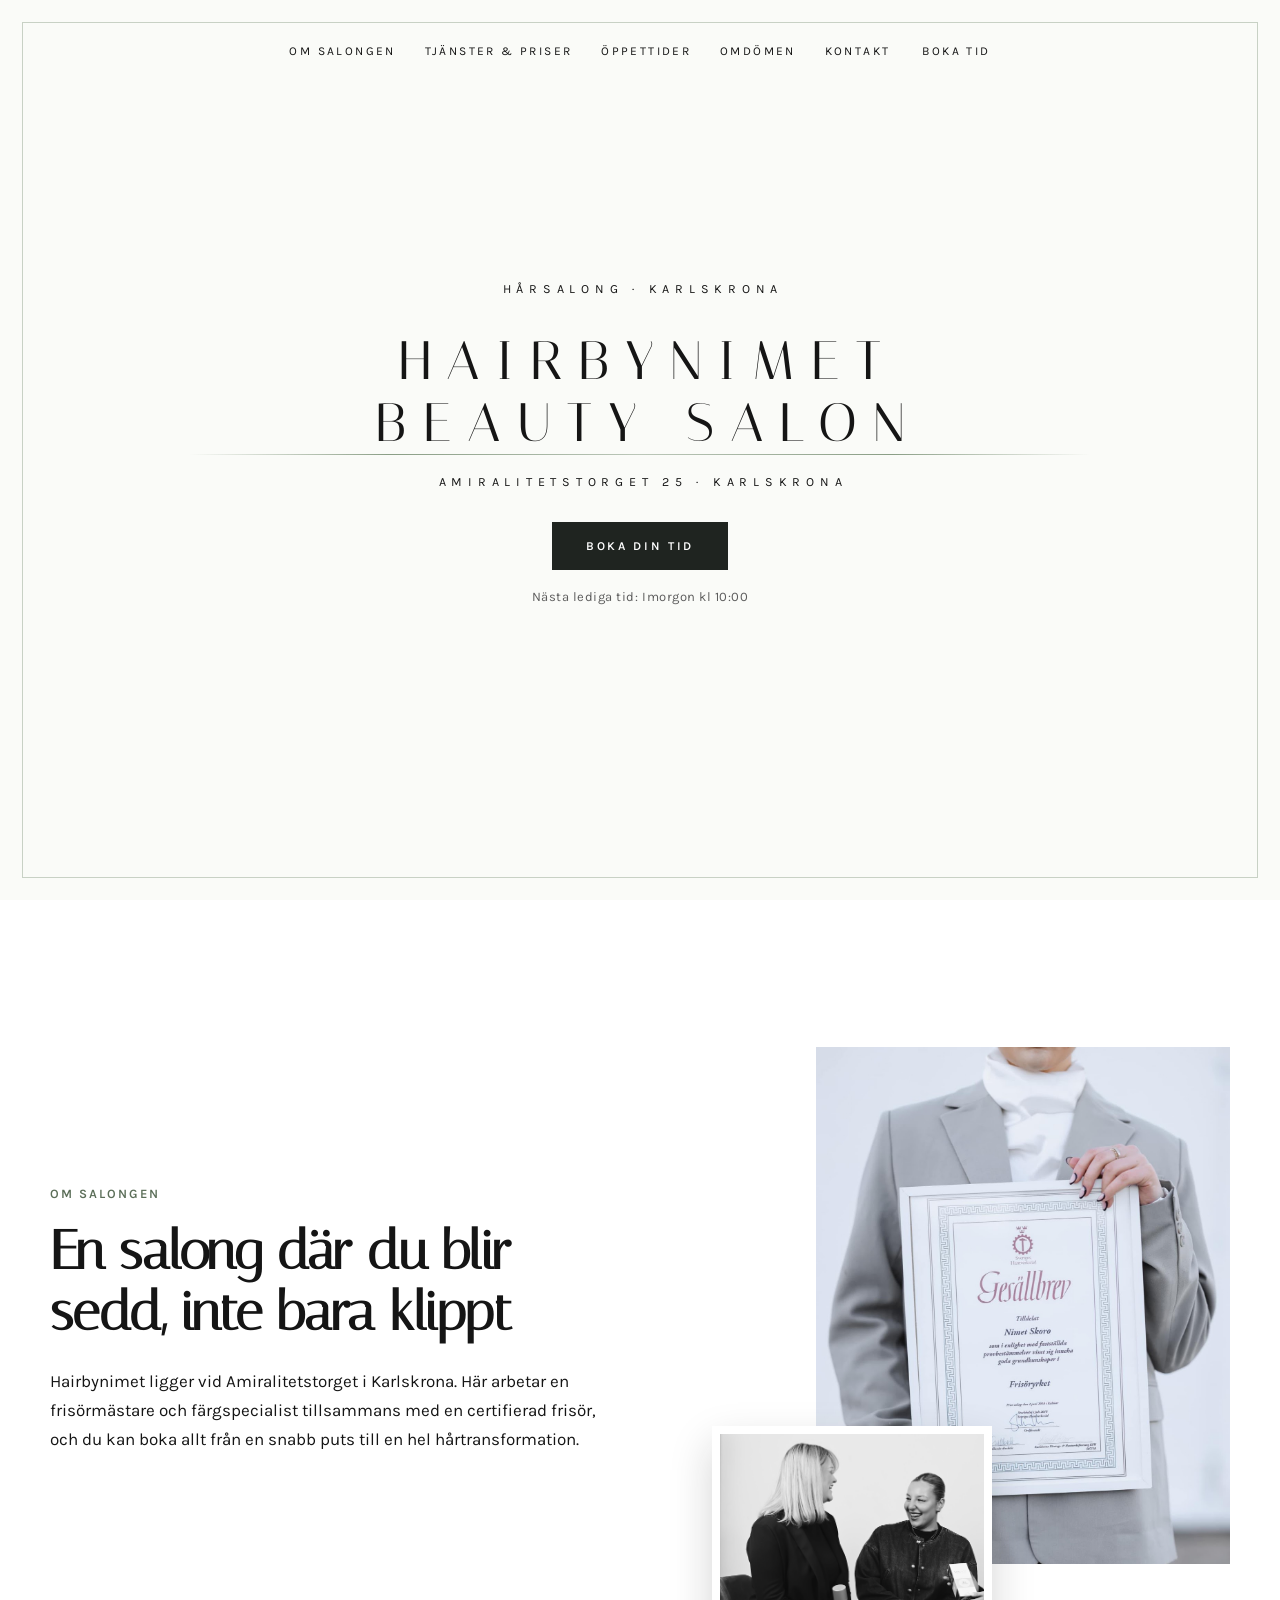
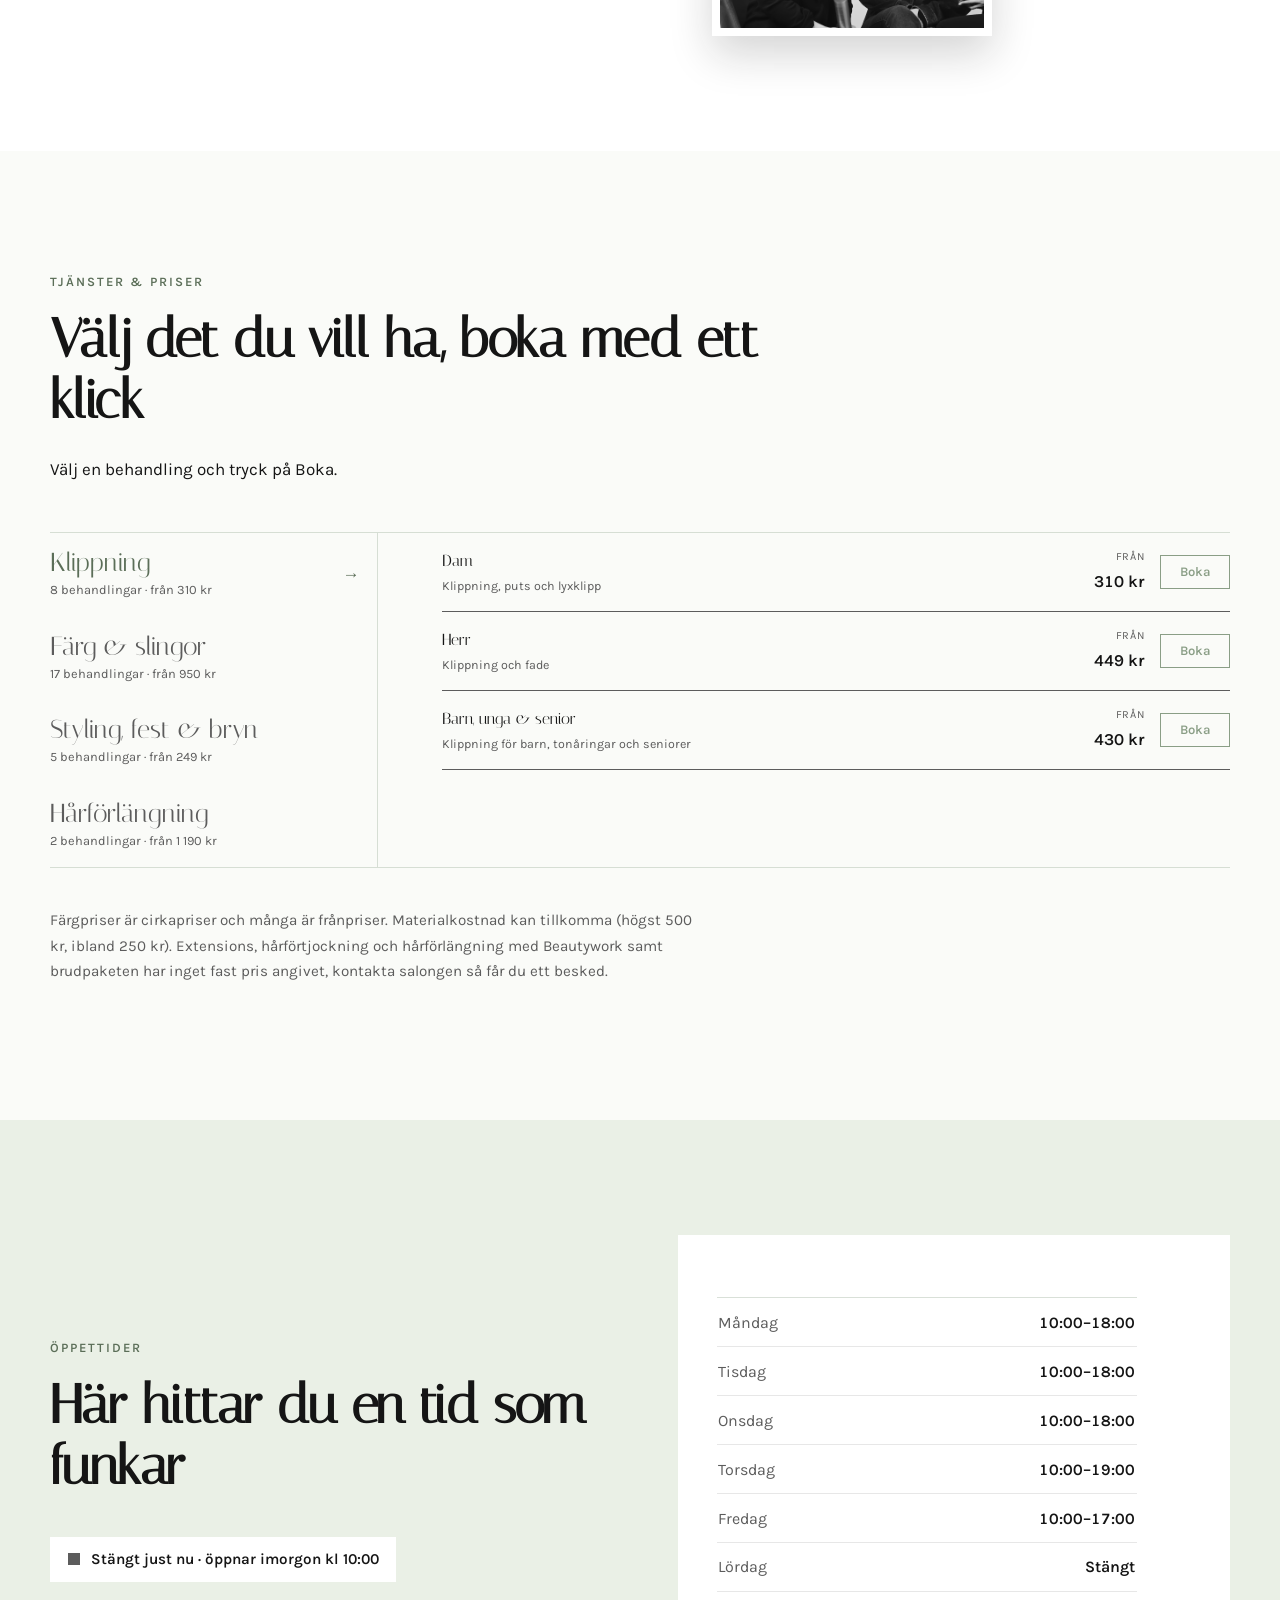
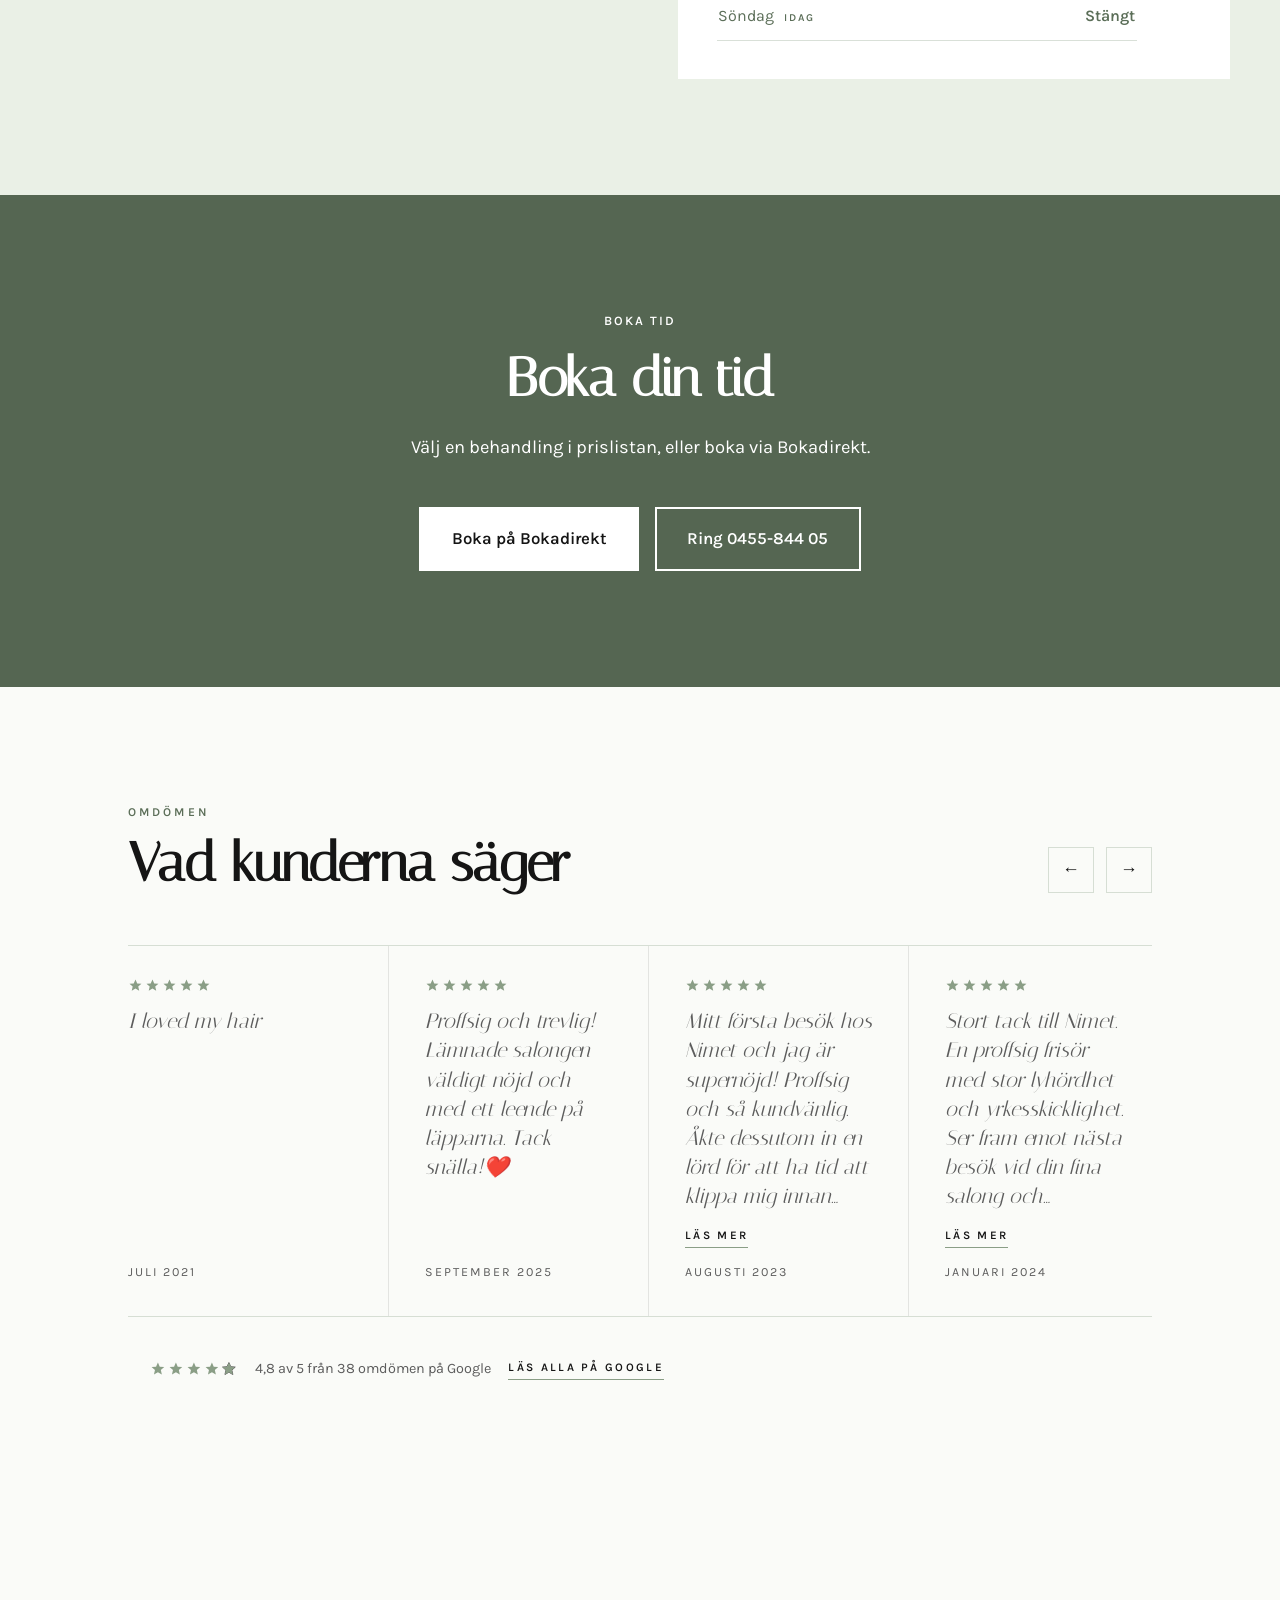
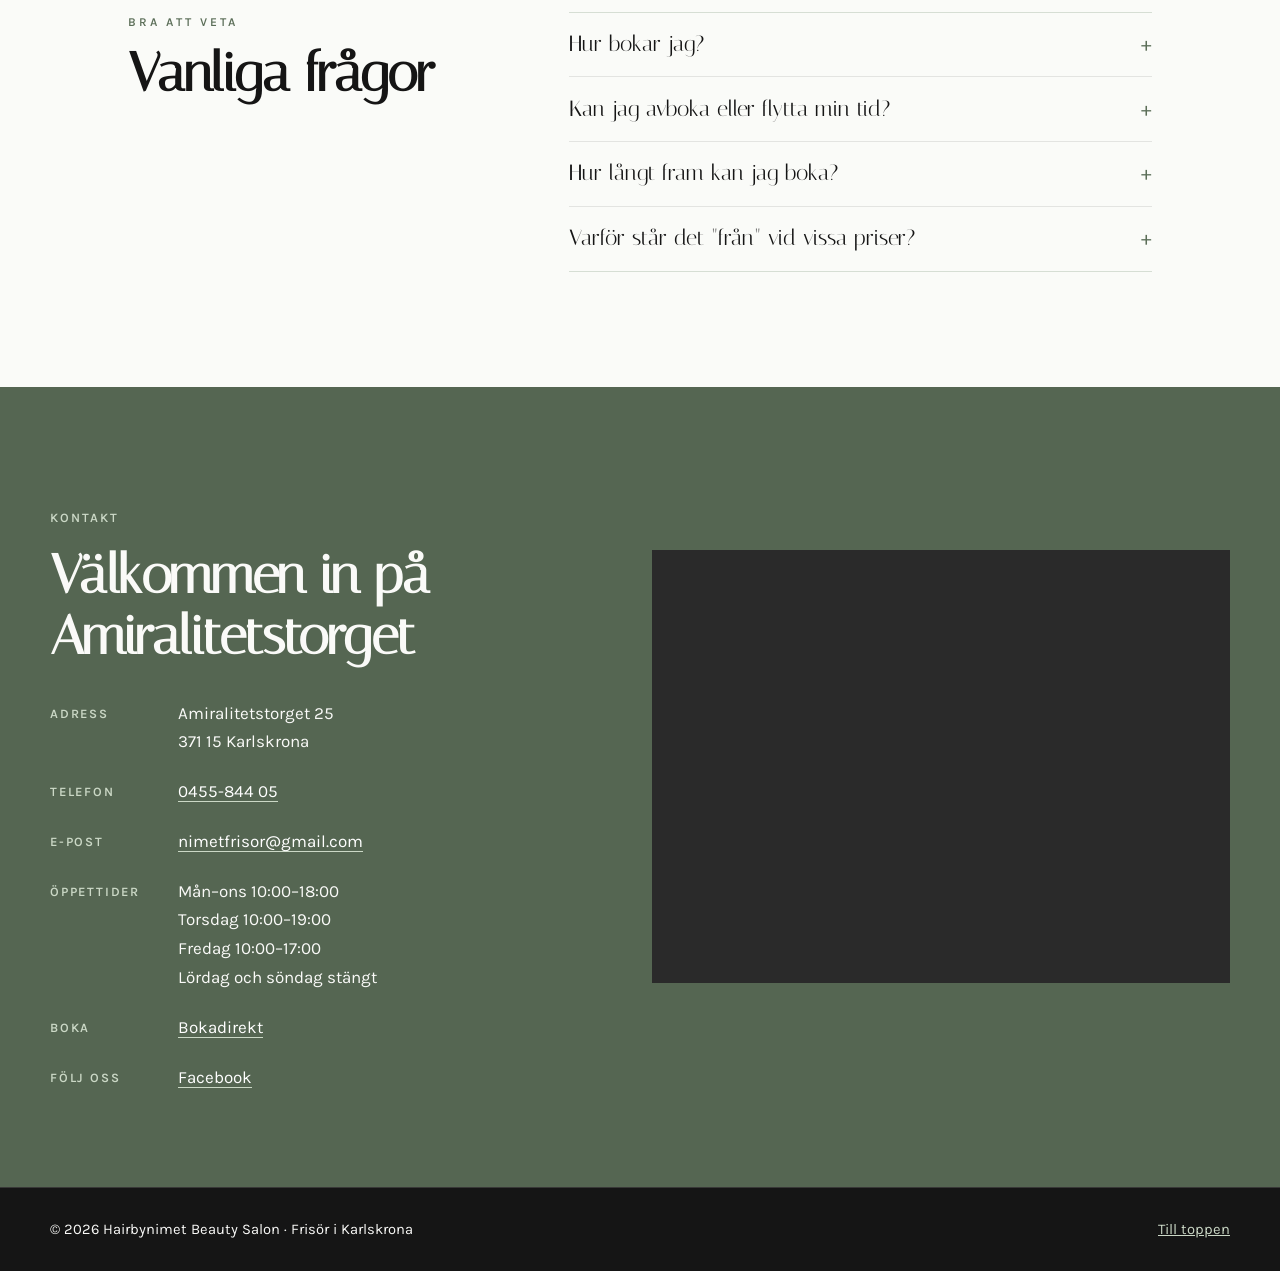
==== commit e7098582: "Publish: Hairbynimet Beauty Salon — index.html" ====
--- a/index.html
+++ b/index.html
@@ -78,56 +78,62 @@
 <div class='menu-groups' data-price-layout="list">
 <div class="menu-group"><h3>Klippning</h3>
 <div class="service-group"><span class="service-group-name">Dam</span><span class="service-group-desc">Klippning, puts och lyxklipp</span>
-<div class='price-item'><div class='price-item-info'><span class='price-item-name'>Dam</span><span class='price-item-duration'>45 min</span></div><div class='price-item-price'><span class='price-item-from'>Från</span><span class='price-item-amount'>595 kr</span></div><button class='price-item-book-btn' type='button' data-service-name='Dam' data-duration-minutes='45'>Boka</button></div>
-<div class='price-item'><div class='price-item-info'><span class='price-item-name'>Lyxklipp &amp; Styling</span><span class='price-item-duration'>60 min</span></div><div class='price-item-price'><span class='price-item-from'>Från</span><span class='price-item-amount'>699 kr</span></div><button class='price-item-book-btn' type='button' data-service-name='Lyxklipp &amp; Styling' data-duration-minutes='60'>Boka</button></div>
-<div class='price-item'><div class='price-item-info'><span class='price-item-name'>Snabb Puts &amp; Trim</span><span class='price-item-duration'>20 min</span></div><div class='price-item-price'><span class='price-item-from'>Från</span><span class='price-item-amount'>310 kr</span></div><button class='price-item-book-btn' type='button' data-service-name='Snabb Puts &amp; Trim' data-duration-minutes='20'>Boka</button></div>
+<div class='price-item'><div class='price-item-info'><span class='price-item-name'>Fräsch Ny Look – Dam</span><span class='price-item-duration'>45 min</span></div><div class='price-item-price'><span class='price-item-from'>Från</span><span class='price-item-amount'>595 kr</span></div><button class='price-item-book-btn' type='button' data-service-name='Fräsch Ny Look – Dam' data-duration-minutes='45'>Boka</button></div>
+<div class='price-item'><div class='price-item-info'><span class='price-item-name'>Lyxklipp &amp; Styling</span><span class='price-item-duration'>65 min</span></div><div class='price-item-price'><span class='price-item-from'>Från</span><span class='price-item-amount'>699 kr</span></div><button class='price-item-book-btn' type='button' data-service-name='Lyxklipp &amp; Styling' data-duration-minutes='65'>Boka</button></div>
+<div class='price-item'><div class='price-item-info'><span class='price-item-name'>Snabb Puts &amp; Trim</span><span class='price-item-duration'>15 min</span></div><div class='price-item-price'><span class='price-item-from'>Från</span><span class='price-item-amount'>310 kr</span></div><button class='price-item-book-btn' type='button' data-service-name='Snabb Puts &amp; Trim' data-duration-minutes='15'>Boka</button></div>
 </div>
 <div class="service-group"><span class="service-group-name">Herr</span><span class="service-group-desc">Klippning och fade</span>
-<div class='price-item'><div class='price-item-info'><span class='price-item-name'>Herr</span><span class='price-item-duration'>30 min</span></div><div class='price-item-price'><span class='price-item-from'>Från</span><span class='price-item-amount'>555 kr</span></div><button class='price-item-book-btn' type='button' data-service-name='Herr' data-duration-minutes='30'>Boka</button></div>
+<div class='price-item'><div class='price-item-info'><span class='price-item-name'>Herrklippning – Stilren &amp; Skarp</span><span class='price-item-duration'>45 min</span></div><div class='price-item-price'><span class='price-item-from'>Från</span><span class='price-item-amount'>555 kr</span></div><button class='price-item-book-btn' type='button' data-service-name='Herrklippning – Stilren &amp; Skarp' data-duration-minutes='45'>Boka</button></div>
 <div class='price-item'><div class='price-item-info'><span class='price-item-name'>Fade Cut</span><span class='price-item-duration'>30 min</span></div><div class='price-item-price'><span class='price-item-from'>Från</span><span class='price-item-amount'>449 kr</span></div><button class='price-item-book-btn' type='button' data-service-name='Fade Cut' data-duration-minutes='30'>Boka</button></div>
 </div>
 <div class="service-group"><span class="service-group-name">Barn, unga &amp; senior</span><span class="service-group-desc">Klippning för barn, tonåringar och seniorer</span>
-<div class='price-item'><div class='price-item-info'><span class='price-item-name'>Kids Cut</span><span class='price-item-duration'>30 min</span></div><div class='price-item-price'><span class='price-item-from'>Från</span><span class='price-item-amount'>430 kr</span></div><button class='price-item-book-btn' type='button' data-service-name='Kids Cut' data-duration-minutes='30'>Boka</button></div>
-<div class='price-item'><div class='price-item-info'><span class='price-item-name'>Teens Fresh Cut</span><span class='price-item-duration'>30 min</span></div><div class='price-item-price'><span class='price-item-from'>Från</span><span class='price-item-amount'>470 kr</span></div><button class='price-item-book-btn' type='button' data-service-name='Teens Fresh Cut' data-duration-minutes='30'>Boka</button></div>
-<div class='price-item'><div class='price-item-info'><span class='price-item-name'>Senior Klipp &amp; Tvätt</span><span class='price-item-duration'>45 min</span></div><div class='price-item-price'><span class='price-item-from'>Från</span><span class='price-item-amount'>470 kr</span></div><button class='price-item-book-btn' type='button' data-service-name='Senior Klipp &amp; Tvätt' data-duration-minutes='45'>Boka</button></div>
+<div class='price-item'><div class='price-item-info'><span class='price-item-name'>Kids Cut 1-9år</span><span class='price-item-duration'>35 min</span></div><div class='price-item-price'><span class='price-item-from'>Från</span><span class='price-item-amount'>430 kr</span></div><button class='price-item-book-btn' type='button' data-service-name='Kids Cut 1-9år' data-duration-minutes='35'>Boka</button></div>
+<div class='price-item'><div class='price-item-info'><span class='price-item-name'>Teens Fresh Cut 10-15år</span><span class='price-item-duration'>45 min</span></div><div class='price-item-price'><span class='price-item-from'>Från</span><span class='price-item-amount'>470 kr</span></div><button class='price-item-book-btn' type='button' data-service-name='Teens Fresh Cut 10-15år' data-duration-minutes='45'>Boka</button></div>
+<div class='price-item'><div class='price-item-info'><span class='price-item-name'>Senior Klipp &amp; Tvätt</span><span class='price-item-duration'>40 min</span></div><div class='price-item-price'><span class='price-item-from'>Från</span><span class='price-item-amount'>470 kr</span></div><button class='price-item-book-btn' type='button' data-service-name='Senior Klipp &amp; Tvätt' data-duration-minutes='40'>Boka</button></div>
 </div>
 </div>
 <div class="menu-group"><h3>Färg &amp; slingor</h3>
 <div class="service-group"><span class="service-group-name">Färg</span><span class="service-group-desc">Utväxt, helfärg och förvandlingar</span>
-<div class='price-item'><div class='price-item-info'><span class='price-item-name'>Root Touch-Up</span><span class='price-item-duration'>90 min</span></div><div class='price-item-price'><span class='price-item-from'>Från</span><span class='price-item-amount'>1&nbsp;025 kr</span></div><button class='price-item-book-btn' type='button' data-service-name='Root Touch-Up' data-duration-minutes='90'>Boka</button></div>
+<div class='price-item'><div class='price-item-info'><span class='price-item-name'>Root Touch-Up (ex en utväxtfärg på 2cm inga slingor/blekning)</span><span class='price-item-duration'>85 min</span></div><div class='price-item-price'><span class='price-item-from'>Från</span><span class='price-item-amount'>1&nbsp;025 kr</span></div><button class='price-item-book-btn' type='button' data-service-name='Root Touch-Up (ex en utväxtfärg på 2cm inga slingor/blekning)' data-duration-minutes='85'>Boka</button></div>
+<div class='price-item'><div class='price-item-info'><span class='price-item-name'>Root Touch-Up &amp; Cut (ex en utväxtfärg på 2cm)</span><span class='price-item-duration'>110 min</span></div><div class='price-item-price'><span class='price-item-from'>Från</span><span class='price-item-amount'>1&nbsp;540 kr</span></div><button class='price-item-book-btn' type='button' data-service-name='Root Touch-Up &amp; Cut (ex en utväxtfärg på 2cm)' data-duration-minutes='110'>Boka</button></div>
+<div class='price-item'><div class='price-item-info'><span class='price-item-name'>Express Färgfix</span><span class='price-item-duration'>75 min</span></div><div class='price-item-price'><span class='price-item-from'>Från</span><span class='price-item-amount'>1&nbsp;515 kr</span></div><button class='price-item-book-btn' type='button' data-service-name='Express Färgfix' data-duration-minutes='75'>Boka</button></div>
 <div class='price-item'><div class='price-item-info'><span class='price-item-name'>Express Färg &amp; Klipp</span><span class='price-item-duration'>120 min</span></div><div class='price-item-price'><span class='price-item-from'>Från</span><span class='price-item-amount'>1&nbsp;780 kr</span></div><button class='price-item-book-btn' type='button' data-service-name='Express Färg &amp; Klipp' data-duration-minutes='120'>Boka</button></div>
-<div class='price-item'><div class='price-item-info'><span class='price-item-name'>Full Colour Transformation</span><span class='price-item-duration'>150 min</span></div><div class='price-item-price'><span class='price-item-from'>Från</span><span class='price-item-amount'>1&nbsp;789 kr</span></div><button class='price-item-book-btn' type='button' data-service-name='Full Colour Transformation' data-duration-minutes='150'>Boka</button></div>
-<div class='price-item'><div class='price-item-info'><span class='price-item-name'>Total Hair Transformation</span><span class='price-item-duration'>240 min</span></div><div class='price-item-price'><span class='price-item-from'>Från</span><span class='price-item-amount'>2&nbsp;710 kr</span></div><button class='price-item-book-btn' type='button' data-service-name='Total Hair Transformation' data-duration-minutes='240'>Boka</button></div>
+<div class='price-item'><div class='price-item-info'><span class='price-item-name'>Full Colour Transformation</span><span class='price-item-duration'>100 min</span></div><div class='price-item-price'><span class='price-item-from'>Från</span><span class='price-item-amount'>1&nbsp;789 kr</span></div><button class='price-item-book-btn' type='button' data-service-name='Full Colour Transformation' data-duration-minutes='100'>Boka</button></div>
+<div class='price-item'><div class='price-item-info'><span class='price-item-name'>Colour &amp; Cut Makeover</span><span class='price-item-duration'>120 min</span></div><div class='price-item-price'><span class='price-item-from'>Från</span><span class='price-item-amount'>2&nbsp;310 kr</span></div><button class='price-item-book-btn' type='button' data-service-name='Colour &amp; Cut Makeover' data-duration-minutes='120'>Boka</button></div>
+<div class='price-item'><div class='price-item-info'><span class='price-item-name'>Colour + highlights &amp; Cut Makeover</span><span class='price-item-duration'>150 min</span></div><div class='price-item-price'><span class='price-item-from'>Från</span><span class='price-item-amount'>2&nbsp;405 kr</span></div><button class='price-item-book-btn' type='button' data-service-name='Colour + highlights &amp; Cut Makeover' data-duration-minutes='150'>Boka</button></div>
+<div class='price-item'><div class='price-item-info'><span class='price-item-name'>Total Hair Transformation</span><span class='price-item-duration'>250 min</span></div><div class='price-item-price'><span class='price-item-from'>Från</span><span class='price-item-amount'>2&nbsp;710 kr</span></div><button class='price-item-book-btn' type='button' data-service-name='Total Hair Transformation' data-duration-minutes='250'>Boka</button></div>
 </div>
 <div class="service-group"><span class="service-group-name">Slingor &amp; balayage</span><span class="service-group-desc">Med eller utan klippning</span>
-<div class='price-item'><div class='price-item-info'><span class='price-item-name'>Full Refresh Highlights</span><span class='price-item-duration'>150 min</span></div><div class='price-item-price'><span class='price-item-from'>Från</span><span class='price-item-amount'>1&nbsp;910 kr</span></div><button class='price-item-book-btn' type='button' data-service-name='Full Refresh Highlights' data-duration-minutes='150'>Boka</button></div>
-<div class='price-item'><div class='price-item-info'><span class='price-item-name'>Highlights + Haircut</span><span class='price-item-duration'>180 min</span></div><div class='price-item-price'><span class='price-item-from'>Från</span><span class='price-item-amount'>2&nbsp;470 kr</span></div><button class='price-item-book-btn' type='button' data-service-name='Highlights + Haircut' data-duration-minutes='180'>Boka</button></div>
-<div class='price-item'><div class='price-item-info'><span class='price-item-name'>Balayage Glow</span><span class='price-item-duration'>180 min</span></div><div class='price-item-price'><span class='price-item-from'>Från</span><span class='price-item-amount'>1&nbsp;945 kr</span></div><button class='price-item-book-btn' type='button' data-service-name='Balayage Glow' data-duration-minutes='180'>Boka</button></div>
-<div class='price-item'><div class='price-item-info'><span class='price-item-name'>Balayage Makeover inkl. klippning</span><span class='price-item-duration'>210 min</span></div><div class='price-item-price'><span class='price-item-from'>Från</span><span class='price-item-amount'>2&nbsp;480 kr</span></div><button class='price-item-book-btn' type='button' data-service-name='Balayage Makeover inkl. klippning' data-duration-minutes='210'>Boka</button></div>
+<div class='price-item'><div class='price-item-info'><span class='price-item-name'>Full Refresh Highlights</span><span class='price-item-duration'>130 min</span></div><div class='price-item-price'><span class='price-item-from'>Från</span><span class='price-item-amount'>1&nbsp;910 kr</span></div><button class='price-item-book-btn' type='button' data-service-name='Full Refresh Highlights' data-duration-minutes='130'>Boka</button></div>
+<div class='price-item'><div class='price-item-info'><span class='price-item-name'>Full Refresh Highlights – 6 månader</span><span class='price-item-duration'>140 min</span></div><div class='price-item-price'><span class='price-item-from'>Från</span><span class='price-item-amount'>1&nbsp;960 kr</span></div><button class='price-item-book-btn' type='button' data-service-name='Full Refresh Highlights – 6 månader' data-duration-minutes='140'>Boka</button></div>
+<div class='price-item'><div class='price-item-info'><span class='price-item-name'>Highlights + Haircut</span><span class='price-item-duration'>155 min</span></div><div class='price-item-price'><span class='price-item-from'>Från</span><span class='price-item-amount'>2&nbsp;470 kr</span></div><button class='price-item-book-btn' type='button' data-service-name='Highlights + Haircut' data-duration-minutes='155'>Boka</button></div>
+<div class='price-item'><div class='price-item-info'><span class='price-item-name'>Highlights + Haircut – 6 månader</span><span class='price-item-duration'>165 min</span></div><div class='price-item-price'><span class='price-item-from'>Från</span><span class='price-item-amount'>2&nbsp;515 kr</span></div><button class='price-item-book-btn' type='button' data-service-name='Highlights + Haircut – 6 månader' data-duration-minutes='165'>Boka</button></div>
+<div class='price-item'><div class='price-item-info'><span class='price-item-name'>Highlights + Haircut - tjockt hår</span><span class='price-item-duration'>180 min</span></div><div class='price-item-price'><span class='price-item-from'>Från</span><span class='price-item-amount'>2&nbsp;570 kr</span></div><button class='price-item-book-btn' type='button' data-service-name='Highlights + Haircut - tjockt hår' data-duration-minutes='180'>Boka</button></div>
+<div class='price-item'><div class='price-item-info'><span class='price-item-name'>Balayage Glow</span><span class='price-item-duration'>175 min</span></div><div class='price-item-price'><span class='price-item-from'>Från</span><span class='price-item-amount'>1&nbsp;945 kr</span></div><button class='price-item-book-btn' type='button' data-service-name='Balayage Glow' data-duration-minutes='175'>Boka</button></div>
+<div class='price-item'><div class='price-item-info'><span class='price-item-name'>Balayage makeover ink. klippning</span><span class='price-item-duration'>180 min</span></div><div class='price-item-price'><span class='price-item-from'>Från</span><span class='price-item-amount'>2&nbsp;480 kr</span></div><button class='price-item-book-btn' type='button' data-service-name='Balayage makeover ink. klippning' data-duration-minutes='180'>Boka</button></div>
 </div>
 <div class="service-group"><span class="service-group-name">Gloss</span><span class="service-group-desc">Med eller utan klippning</span>
 <div class='price-item'><div class='price-item-info'><span class='price-item-name'>Gloss</span><span class='price-item-duration'>60 min</span></div><div class='price-item-price'><span class='price-item-from'>Från</span><span class='price-item-amount'>950 kr</span></div><button class='price-item-book-btn' type='button' data-service-name='Gloss' data-duration-minutes='60'>Boka</button></div>
-<div class='price-item'><div class='price-item-info'><span class='price-item-name'>Gloss &amp; Cut</span><span class='price-item-duration'>90 min</span></div><div class='price-item-price'><span class='price-item-from'>Från</span><span class='price-item-amount'>1&nbsp;415 kr</span></div><button class='price-item-book-btn' type='button' data-service-name='Gloss &amp; Cut' data-duration-minutes='90'>Boka</button></div>
+<div class='price-item'><div class='price-item-info'><span class='price-item-name'>Gloss &amp; Cut</span><span class='price-item-duration'>80 min</span></div><div class='price-item-price'><span class='price-item-from'>Från</span><span class='price-item-amount'>1&nbsp;415 kr</span></div><button class='price-item-book-btn' type='button' data-service-name='Gloss &amp; Cut' data-duration-minutes='80'>Boka</button></div>
 </div>
 </div>
 <div class="menu-group"><h3>Styling, fest &amp; bryn</h3>
-<div class="service-group"><span class="service-group-name">Bryn &amp; fransar</span><span class="service-group-desc">Bryn, fransar eller båda</span>
-<div class='price-item'><div class='price-item-info'><span class='price-item-name'>Bryn</span><span class='price-item-duration'>20 min</span></div><div class='price-item-price'><span class='price-item-from'>Från</span><span class='price-item-amount'>249 kr</span></div><button class='price-item-book-btn' type='button' data-service-name='Bryn' data-duration-minutes='20'>Boka</button></div>
-<div class='price-item'><div class='price-item-info'><span class='price-item-name'>Fransar</span><span class='price-item-duration'>20 min</span></div><div class='price-item-price'><span class='price-item-from'>Från</span><span class='price-item-amount'>249 kr</span></div><button class='price-item-book-btn' type='button' data-service-name='Fransar' data-duration-minutes='20'>Boka</button></div>
-<div class='price-item'><div class='price-item-info'><span class='price-item-name'>Bryn + Fransar</span><span class='price-item-duration'>30 min</span></div><div class='price-item-price'><span class='price-item-from'>Från</span><span class='price-item-amount'>498 kr</span></div><button class='price-item-book-btn' type='button' data-service-name='Bryn + Fransar' data-duration-minutes='30'>Boka</button></div>
+<div class="service-group"><span class="service-group-name">Bryn &amp; fransar</span><span class="service-group-desc">Färgning av bryn eller fransar</span>
+<div class='price-item'><div class='price-item-info'><span class='price-item-name'>Färgning av bryn/plock</span><span class='price-item-duration'>20 min</span></div><div class='price-item-price'><span class='price-item-from'>Från</span><span class='price-item-amount'>249 kr</span></div><button class='price-item-book-btn' type='button' data-service-name='Färgning av bryn/plock' data-duration-minutes='20'>Boka</button></div>
+<div class='price-item'><div class='price-item-info'><span class='price-item-name'>Färgning fransar</span><span class='price-item-duration'>20 min</span></div><div class='price-item-price'><span class='price-item-from'>Från</span><span class='price-item-amount'>249 kr</span></div><button class='price-item-book-btn' type='button' data-service-name='Färgning fransar' data-duration-minutes='20'>Boka</button></div>
 </div>
 <div class="service-group"><span class="service-group-name">Styling &amp; uppsättning</span><span class="service-group-desc">Styling eller uppsättning</span>
-<div class='price-item'><div class='price-item-info'><span class='price-item-name'>Lyxstyling med tvätt</span><span class='price-item-duration'>45 min</span></div><div class='price-item-price'><span class='price-item-from'>Från</span><span class='price-item-amount'>430 kr</span></div><button class='price-item-book-btn' type='button' data-service-name='Lyxstyling med tvätt' data-duration-minutes='45'>Boka</button></div>
-<div class='price-item'><div class='price-item-info'><span class='price-item-name'>Hair Updo</span><span class='price-item-duration'>60 min</span></div><div class='price-item-price'><span class='price-item-from'>Från</span><span class='price-item-amount'>850 kr</span></div><button class='price-item-book-btn' type='button' data-service-name='Hair Updo' data-duration-minutes='60'>Boka</button></div>
+<div class='price-item'><div class='price-item-info'><span class='price-item-name'>Lyxstyling med tvätt</span><span class='price-item-duration'>35 min</span></div><div class='price-item-price'><span class='price-item-from'>Från</span><span class='price-item-amount'>430 kr</span></div><button class='price-item-book-btn' type='button' data-service-name='Lyxstyling med tvätt' data-duration-minutes='35'>Boka</button></div>
+<div class='price-item'><div class='price-item-info'><span class='price-item-name'>Uppsättningar | Hair updo</span><span class='price-item-duration'>90 min</span></div><div class='price-item-price'><span class='price-item-from'>Från</span><span class='price-item-amount'>850 kr</span></div><button class='price-item-book-btn' type='button' data-service-name='Uppsättningar | Hair updo' data-duration-minutes='90'>Boka</button></div>
 </div>
 <div class="service-group"><span class="service-group-name">Makeup</span><span class="service-group-desc">Ögon och makeup</span>
-<div class='price-item'><div class='price-item-info'><span class='price-item-name'>Eyes and Makeup</span><span class='price-item-duration'>90 min</span></div><div class='price-item-price'><span class='price-item-from'>Från</span><span class='price-item-amount'>1&nbsp;899 kr</span></div><button class='price-item-book-btn' type='button' data-service-name='Eyes and Makeup' data-duration-minutes='90'>Boka</button></div>
+<div class='price-item'><div class='price-item-info'><span class='price-item-name'>Eyes and Makeup</span><span class='price-item-duration'>100 min</span></div><div class='price-item-price'><span class='price-item-from'>Från</span><span class='price-item-amount'>1&nbsp;899 kr</span></div><button class='price-item-book-btn' type='button' data-service-name='Eyes and Makeup' data-duration-minutes='100'>Boka</button></div>
 </div>
 </div>
 <div class="menu-group"><h3>Hårförlängning</h3>
 <div class="service-group"><span class="service-group-name">Hårförlängning</span><span class="service-group-desc">Insättning eller omsättning</span>
-<div class='price-item'><div class='price-item-info'><span class='price-item-name'>Snabb insättning/omsättning</span><span class='price-item-duration'>60 min</span></div><div class='price-item-price'><span class='price-item-from'>Från</span><span class='price-item-amount'>1&nbsp;190 kr</span></div><button class='price-item-book-btn' type='button' data-service-name='Snabb insättning/omsättning' data-duration-minutes='60'>Boka</button></div>
-<div class='price-item'><div class='price-item-info'><span class='price-item-name'>Full insättning/omsättning</span><span class='price-item-duration'>120 min</span></div><div class='price-item-price'><span class='price-item-from'>Från</span><span class='price-item-amount'>1&nbsp;895 kr</span></div><button class='price-item-book-btn' type='button' data-service-name='Full insättning/omsättning' data-duration-minutes='120'>Boka</button></div>
+<div class='price-item'><div class='price-item-info'><span class='price-item-name'>Snabb insättning/omsättning med tvätt</span><span class='price-item-duration'>70 min</span></div><div class='price-item-price'><span class='price-item-from'>Från</span><span class='price-item-amount'>1&nbsp;190 kr</span></div><button class='price-item-book-btn' type='button' data-service-name='Snabb insättning/omsättning med tvätt' data-duration-minutes='70'>Boka</button></div>
+<div class='price-item'><div class='price-item-info'><span class='price-item-name'>Full insättning / omsättning med tvätt</span><span class='price-item-duration'>100 min</span></div><div class='price-item-price'><span class='price-item-from'>Från</span><span class='price-item-amount'>1&nbsp;895 kr</span></div><button class='price-item-book-btn' type='button' data-service-name='Full insättning / omsättning med tvätt' data-duration-minutes='100'>Boka</button></div>
 </div>
 </div>
 </div>
--- a/site-kit.css
+++ b/site-kit.css
@@ -1156,4 +1156,60 @@
  */
 .service-group > .service-variant[hidden], .service-group > .service-group-name[hidden], .service-group > .service-group-desc[hidden] { display: none !important; }
 .bf-variants .bf-tile { text-align: left; }
-.sk-selma .booking-widget-modal, .sk-selma .bf-tile, .sk-selma .bf-summary { border-radius: 0 !important; }
+.sk-selma .booking-widget-modal, .sk-selma .bf-tile, .sk-selma .bf-summary { border-radius: 0 !important; }
+
+/*
+ * Selma hover + booking popup (2026-10-04, operator: the lifting hover felt
+ * wrong, and the booking popup "doesn't fit in"). On Selma sites buttons
+ * never lift or cast a shadow on hover; they only change fill/colour, softly.
+ * The booking popup takes the site's own look: its paper and ink, the
+ * heading font for the step title, hairlines instead of a dark bar and
+ * shadows, square tiles and a square uppercase button.
+ */
+.sk-selma a, .sk-selma button { transition-property: background-color, color, border-color, opacity; transition-duration: 0.25s; }
+.sk-selma a:hover, .sk-selma button:hover, .sk-selma a:active, .sk-selma button:active { transform: none !important; box-shadow: none !important; }
+.sk-selma [class*="btn"]::after { box-shadow: none !important; opacity: 0 !important; }
+.sk-selma { --sk-line: color-mix(in srgb, var(--accent, #999) 32%, transparent); }
+.sk-selma .booking-widget-modal.bf { background: var(--paper, #fff); color: var(--ink, #222); font-family: var(--font-body, inherit); border: 1px solid var(--sk-line); border-radius: 0 !important; box-shadow: 0 30px 80px -40px rgba(0, 0, 0, 0.35); }
+.sk-selma .bf-head { background: var(--paper, #fff); color: var(--ink, #222); border-bottom: 1px solid var(--sk-line); }
+.sk-selma .bf-title { font-family: var(--font-head, inherit); font-weight: 400; font-size: 1.55rem; letter-spacing: 0.02em; padding-top: 4px; }
+.sk-selma .bf-back, .sk-selma .bf-close { border-radius: 0 !important; }
+.sk-selma .bf-progress { height: 1px; background: var(--sk-line); }
+.sk-selma .bf-progress span { background: var(--accent-text, var(--accent, #333)); }
+.sk-selma .bf-summary { background: transparent; border-bottom: 1px solid var(--sk-line); }
+.sk-selma .bf-summary-service strong { font-family: var(--font-head, inherit); font-weight: 400; font-size: 1.15rem; letter-spacing: 0.02em; }
+.sk-selma .bf-step-count, .sk-selma .bf-hint { letter-spacing: 0.04em; }
+.sk-selma .bf-tile, .sk-selma .bf-unsure, .sk-selma .bf-recap, .sk-selma .booking-widget-modal .booking-cal-day { border-radius: 0 !important; background: transparent; box-shadow: none; border-color: var(--sk-line); }
+@media (hover: hover) and (pointer: fine) { .sk-selma .bf-tile:hover, .sk-selma .bf-unsure:hover { border-color: var(--accent-text, var(--accent, #333)); } }
+.sk-selma .bf-tile[aria-pressed="true"], .sk-selma .bf-unsure[aria-pressed="true"] { border-color: var(--accent-text, var(--accent, #333)); box-shadow: inset 0 0 0 1px var(--accent-text, var(--accent, #333)); background: color-mix(in srgb, var(--accent, #888) 9%, transparent); }
+.sk-selma .bf-tile-label { font-weight: 600; letter-spacing: 0.01em; }
+.sk-selma .bf-foot { border-top: 1px solid var(--sk-line); }
+.sk-selma .bf-next { border-radius: 0 !important; font-size: 12px; font-weight: 600; letter-spacing: 0.22em; text-transform: uppercase; padding: 1.05rem; background: var(--accent-deep, var(--ink, #222)); color: #fff; }
+@media (hover: hover) and (pointer: fine) { .sk-selma .bf-next:not(:disabled):hover { background: var(--ink, #222); } }
+.sk-selma .bf-form input, .sk-selma .bf-form textarea, .sk-selma .bf-form select { border-radius: 0 !important; border-color: var(--sk-line) !important; }
+
+/*
+ * Selma time picker (2026-10-04, operator: the week of times "didn't look
+ * right — the style or the font of the times"). The times rendered in the
+ * browser's default button font (Arial), each in its own black box, inside
+ * boxed day columns, with the dates in the display face's odd numerals. Now:
+ * the site's body font with even-width digits, no boxes, each time a quiet
+ * tinted chip (deeper tint on hover, filled when chosen), day columns open
+ * with one hairline under the weekday/date.
+ */
+.sk-selma .booking-widget-modal button, .sk-selma .booking-widget-modal input, .sk-selma .booking-widget-modal select { font-family: var(--font-body, inherit); }
+.sk-selma .booking-widget-modal .booking-cal-day { border: 0 !important; background: transparent !important; box-shadow: none !important; padding: 0.4rem 0.15rem; }
+.sk-selma .booking-widget-modal .booking-cal-day-head { border-bottom: 1px solid var(--sk-line); }
+.sk-selma .booking-widget-modal .booking-cal-day-head .dt { font-family: var(--font-body, inherit); font-weight: 500; font-variant-numeric: tabular-nums lining-nums; }
+.sk-selma .booking-widget-modal .booking-cal-day.is-today .booking-cal-day-head .dt { color: var(--accent-text, var(--accent, inherit)); }
+.sk-selma .booking-widget-modal .slot-btn {
+  border: 0 !important; border-radius: 0 !important; box-shadow: none !important; transform: none !important;
+  background: color-mix(in srgb, var(--accent, #888) 11%, transparent); color: var(--ink, inherit);
+  font-family: var(--font-body, inherit); font-size: 0.84rem; font-weight: 500; letter-spacing: 0.03em;
+  font-variant-numeric: tabular-nums lining-nums; padding: 0.42rem 0;
+}
+@media (hover: hover) and (pointer: fine) { .sk-selma .booking-widget-modal .slot-btn:hover:not(:disabled) { background: color-mix(in srgb, var(--accent, #888) 24%, transparent); } }
+.sk-selma .booking-widget-modal .slot-btn.is-selected { background: var(--accent-deep, var(--ink, #222)); color: #fff; }
+.sk-selma .booking-widget-modal .booking-cal-nav { border: 1px solid var(--sk-line) !important; background: transparent; color: var(--ink, inherit); box-shadow: none !important; }
+@media (hover: hover) and (pointer: fine) { .sk-selma .booking-widget-modal .booking-cal-nav:hover { border-color: var(--accent-text, var(--accent, #333)) !important; } }
+.sk-selma .booking-widget-modal .booking-cal-range .wk-num { font-family: var(--font-body, inherit); font-weight: 500; font-size: 1.05rem; font-variant-numeric: tabular-nums lining-nums; }
--- a/styles.css
+++ b/styles.css
@@ -1,20 +1,19 @@
 @font-face { font-family: 'Italiana'; src: url('italiana-400-latin.woff2') format('woff2'); font-weight: 400; font-display: swap; }
-@font-face { font-family: 'Inter'; src: url('inter-400-latin.woff2') format('woff2'); font-weight: 400; font-display: swap; }
-@font-face { font-family: 'Inter'; src: url('inter-600-latin.woff2') format('woff2'); font-weight: 600; font-display: swap; }
+@font-face { font-family: 'Karla'; src: url('karla-latin.woff2') format('woff2'); font-weight: 300 700; font-display: swap; }
 
 :root {
-  --paper: #FAFAF8;
+  --paper:#FAFBF8;
   --paper-white: #FFFFFF;
-  --blush: #F1F1EE;
+  --blush:#EAF0E6;
   --ink: #151515;
   --ink-faint: #5C5C5C;
-  --accent: #1A1A1A;
-  --accent-deep: #000000;
-  --accent-soft: #E4E4E0;
+  --accent:#8A9E86;
+  --accent-deep:#1F2420;
+  --accent-soft:#CBD8C6;
   --font-head: 'Italiana', Georgia, serif;
-  --font-body: 'Inter', -apple-system, BlinkMacSystemFont, 'Segoe UI', Arial, sans-serif;
+  --font-body: 'Karla', -apple-system, BlinkMacSystemFont, 'Segoe UI', Arial, sans-serif;
   --ease: cubic-bezier(0.16, 1, 0.3, 1);
-  --header-h: 84px; --accent-text: #1A1A1A;
+  --header-h: 84px; --accent-text:#5B6E58;
 }
 
 *, *::before, *::after { box-sizing: border-box; }
@@ -192,7 +191,7 @@
 @keyframes pulse { 0% { transform: scale(1); opacity: 0.7; } 100% { transform: scale(3); opacity: 0; } }
 
 /* Booking */
-.book { background: var(--accent-deep); color: #fff; text-align: center; }
+.book { background: #556652; color: #fff; text-align: center; }
 .book-inner { display: flex; flex-direction: column; align-items: center; }
 .book h2 { max-width: 18ch; }
 .book p { margin-inline: auto; font-size: 1.15rem; }
@@ -202,7 +201,7 @@
 .reviews-section, #bra-att-veta { background: var(--paper); }
 
 /* Contact */
-.contact { background: var(--ink); color: #FAFAF8; padding-bottom: clamp(4rem, 8vw, 6rem); }
+.contact { background: #556652; color: #FAFAF8; padding-bottom: clamp(4rem, 8vw, 6rem); }
 .contact h2 { max-width: 16ch; }
 .contact-grid { display: grid; grid-template-columns: 1fr 1.1fr; gap: clamp(2rem, 6vw, 6rem); align-items: start; }
 .contact-list { margin: 2rem 0 0; display: grid; gap: 1.3rem; }
@@ -264,3 +263,19 @@
   .btn:hover, .btn:focus-visible { transform: none; }
   .mobile-nav { transform: none; }
 }
+
+/* Hero text black (operator 2026-10-04) */
+.hero .hero-intro .hi-name, .hero .hero-intro .hi-name span { background: none !important; color: #151515 !important; -webkit-text-fill-color: #151515; }
+.hero .hero-intro .hi-small { color: #151515 !important; }
+/* end hero text */
+
+/* Selma hover: fill swap, no lift (operator 2026-10-04) */
+.btn { transition: background-color .25s ease, color .25s ease, border-color .25s ease; }
+.btn:hover, .btn:focus-visible { transform: none; }
+.btn-primary { border-color: var(--accent-deep); }
+.btn-primary:hover, .btn-primary:focus-visible { background: transparent; color: var(--accent-deep); }
+.btn-ghost:hover, .btn-ghost:focus-visible { background: var(--ink); color: #fff; }
+.btn-light { border-color: #fff; }
+.btn-light:hover, .btn-light:focus-visible { background: transparent; color: #fff; }
+.btn-outline-light:hover, .btn-outline-light:focus-visible { background: #fff; color: var(--ink); }
+/* end hover */
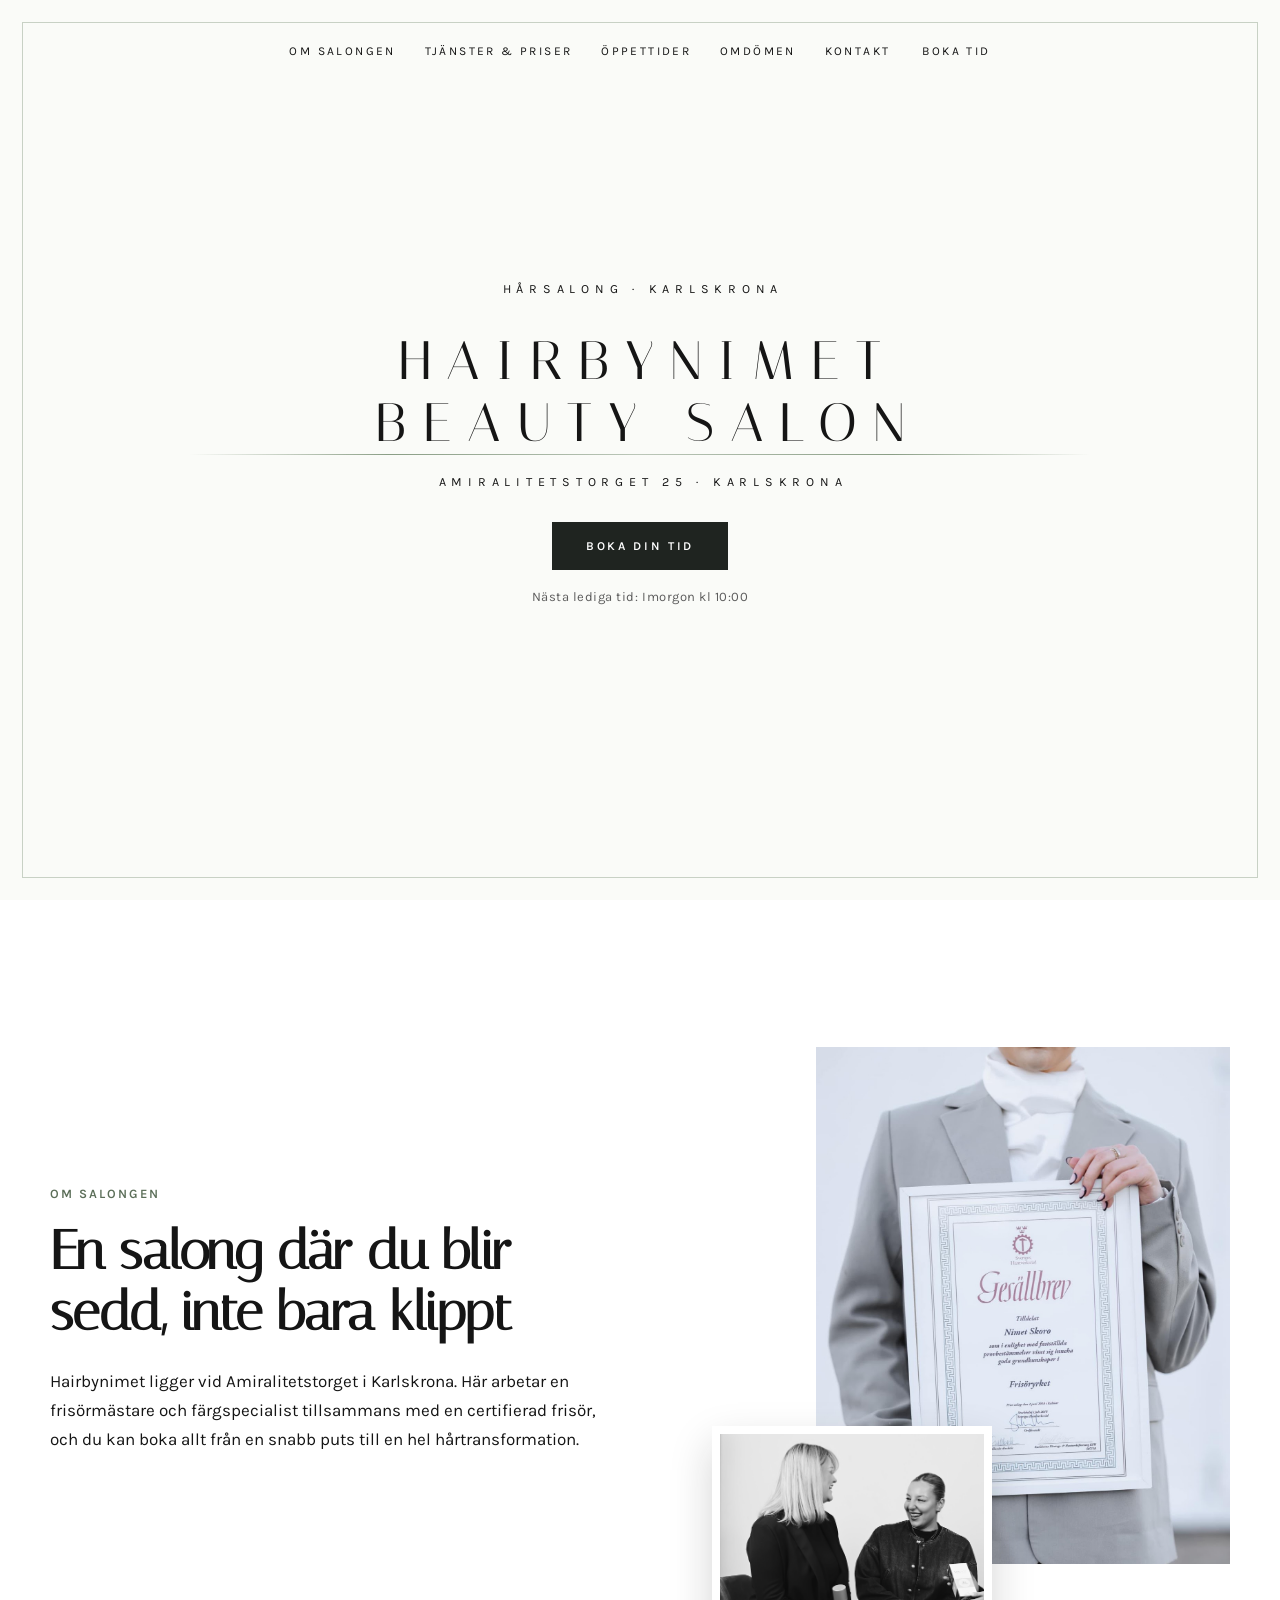
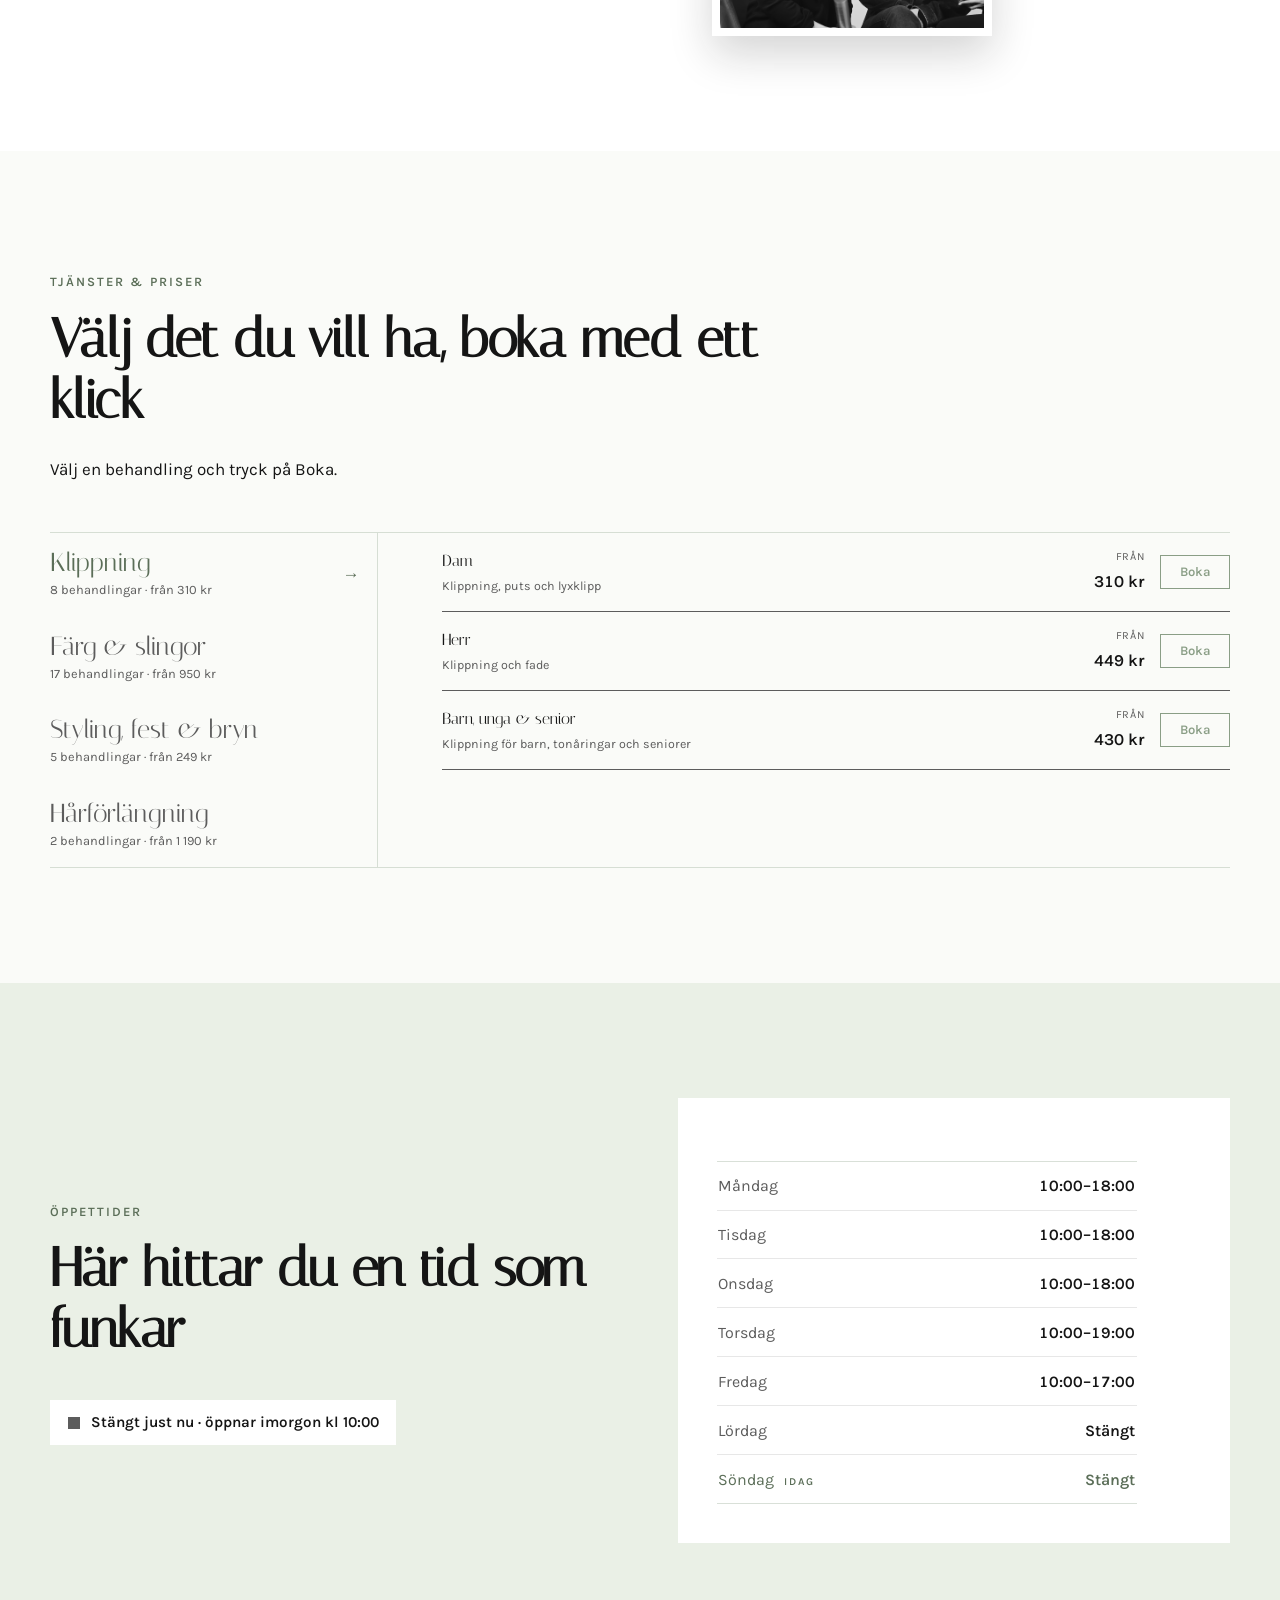
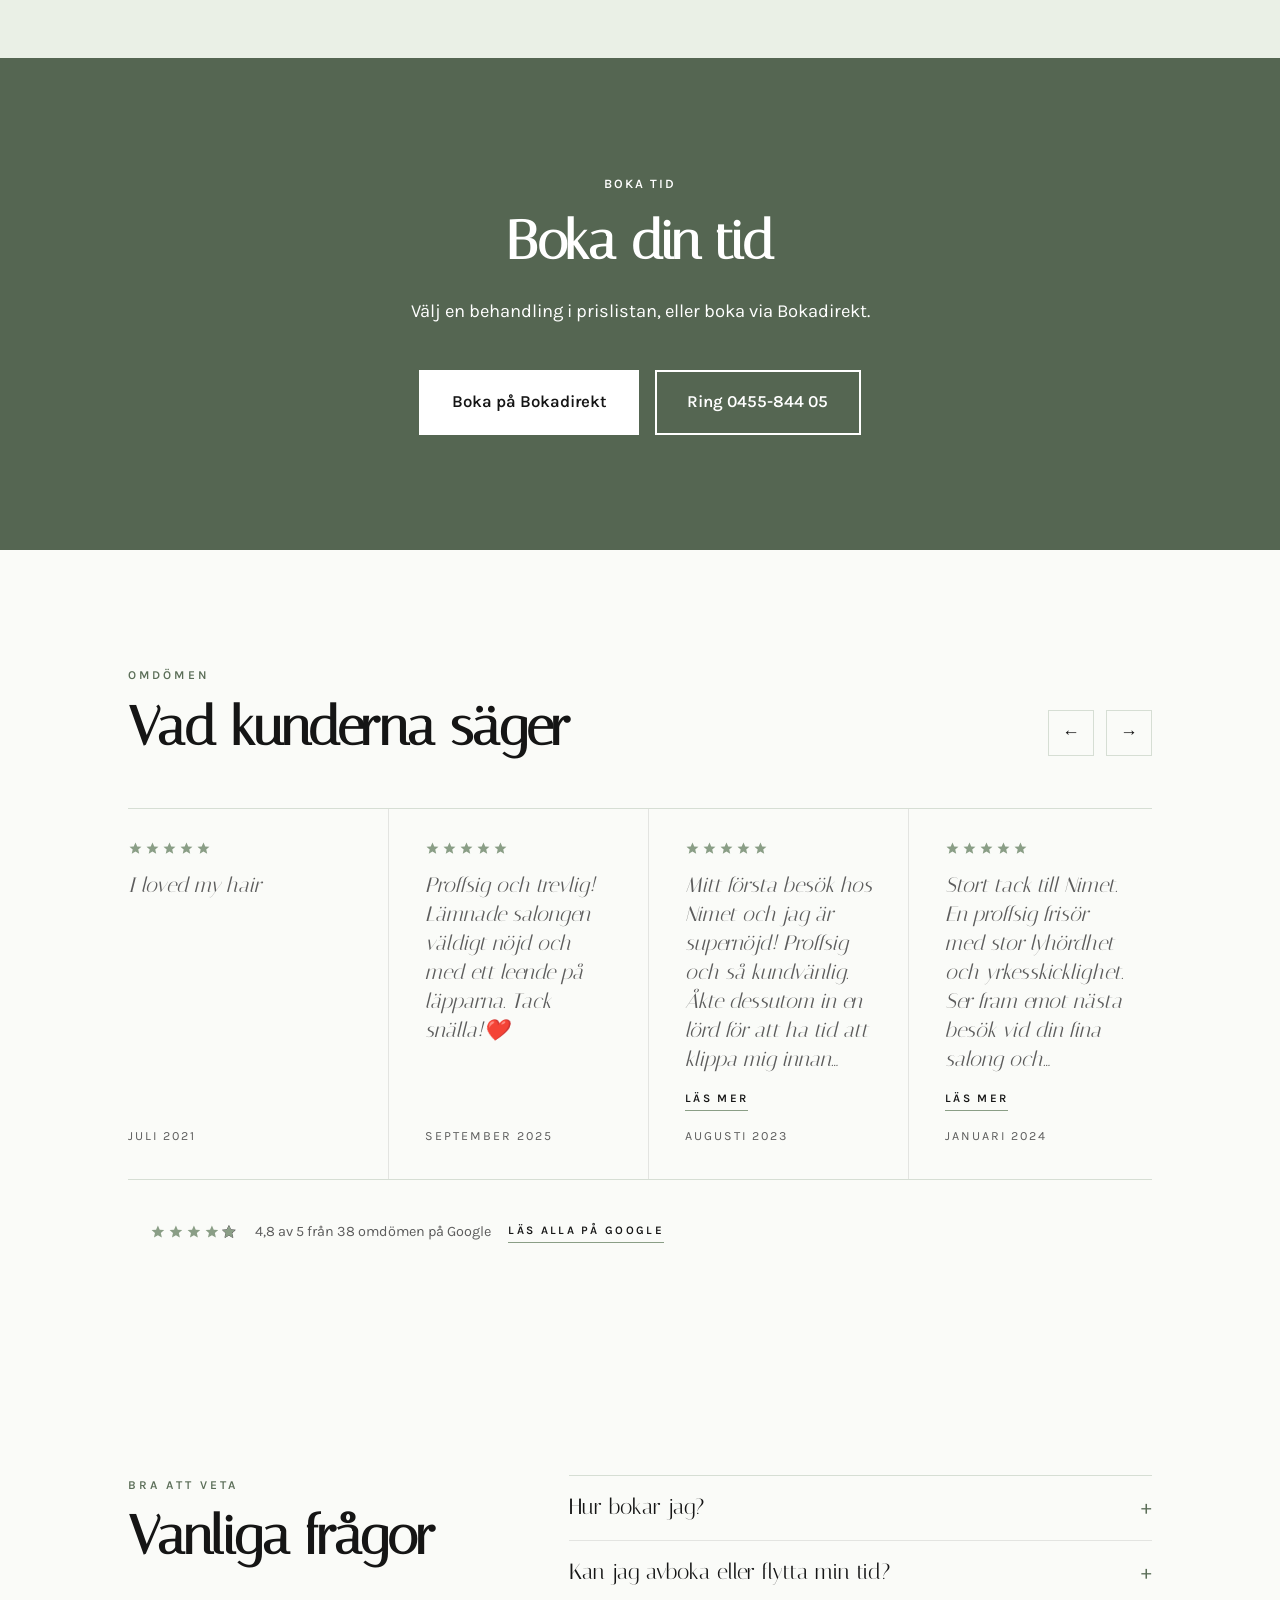
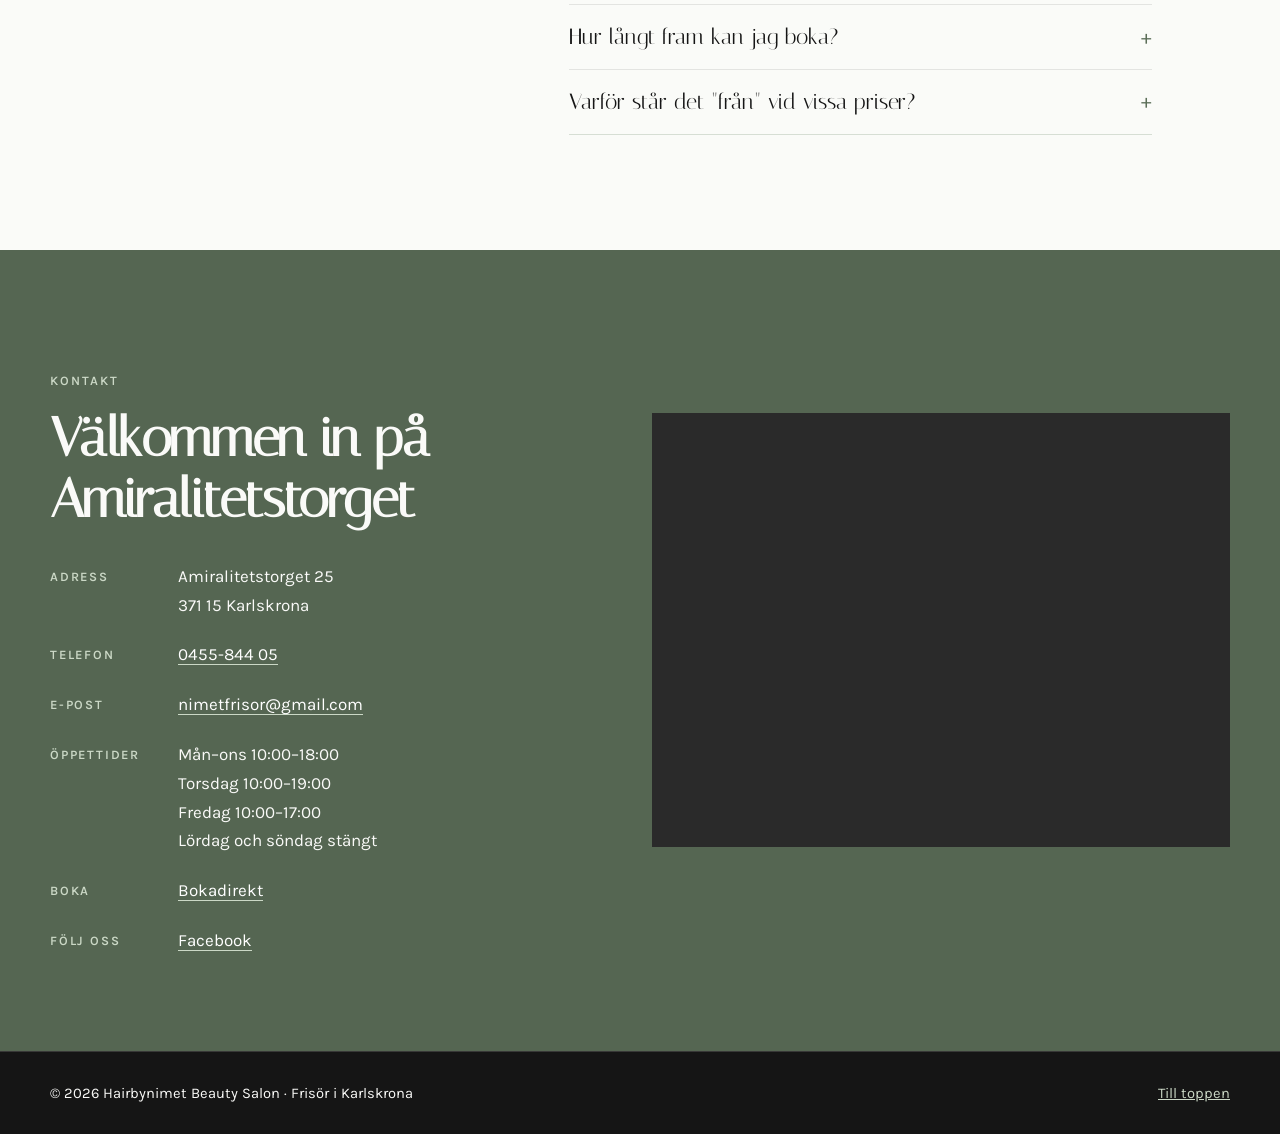
==== commit fcf53654: "Publish: Hairbynimet Beauty Salon — index.html" ====
--- a/index.html
+++ b/index.html
@@ -137,7 +137,6 @@
 </div>
 </div>
 </div>
-<p class='price-note'>Färgpriser är cirkapriser och många är frånpriser. Materialkostnad kan tillkomma (högst 500 kr, ibland 250 kr). Extensions, hårförtjockning och hårförlängning med Beautywork samt brudpaketen har inget fast pris angivet, kontakta salongen så får du ett besked.</p>
 <!--/FIELD:prices-->
 </div>
 </section>
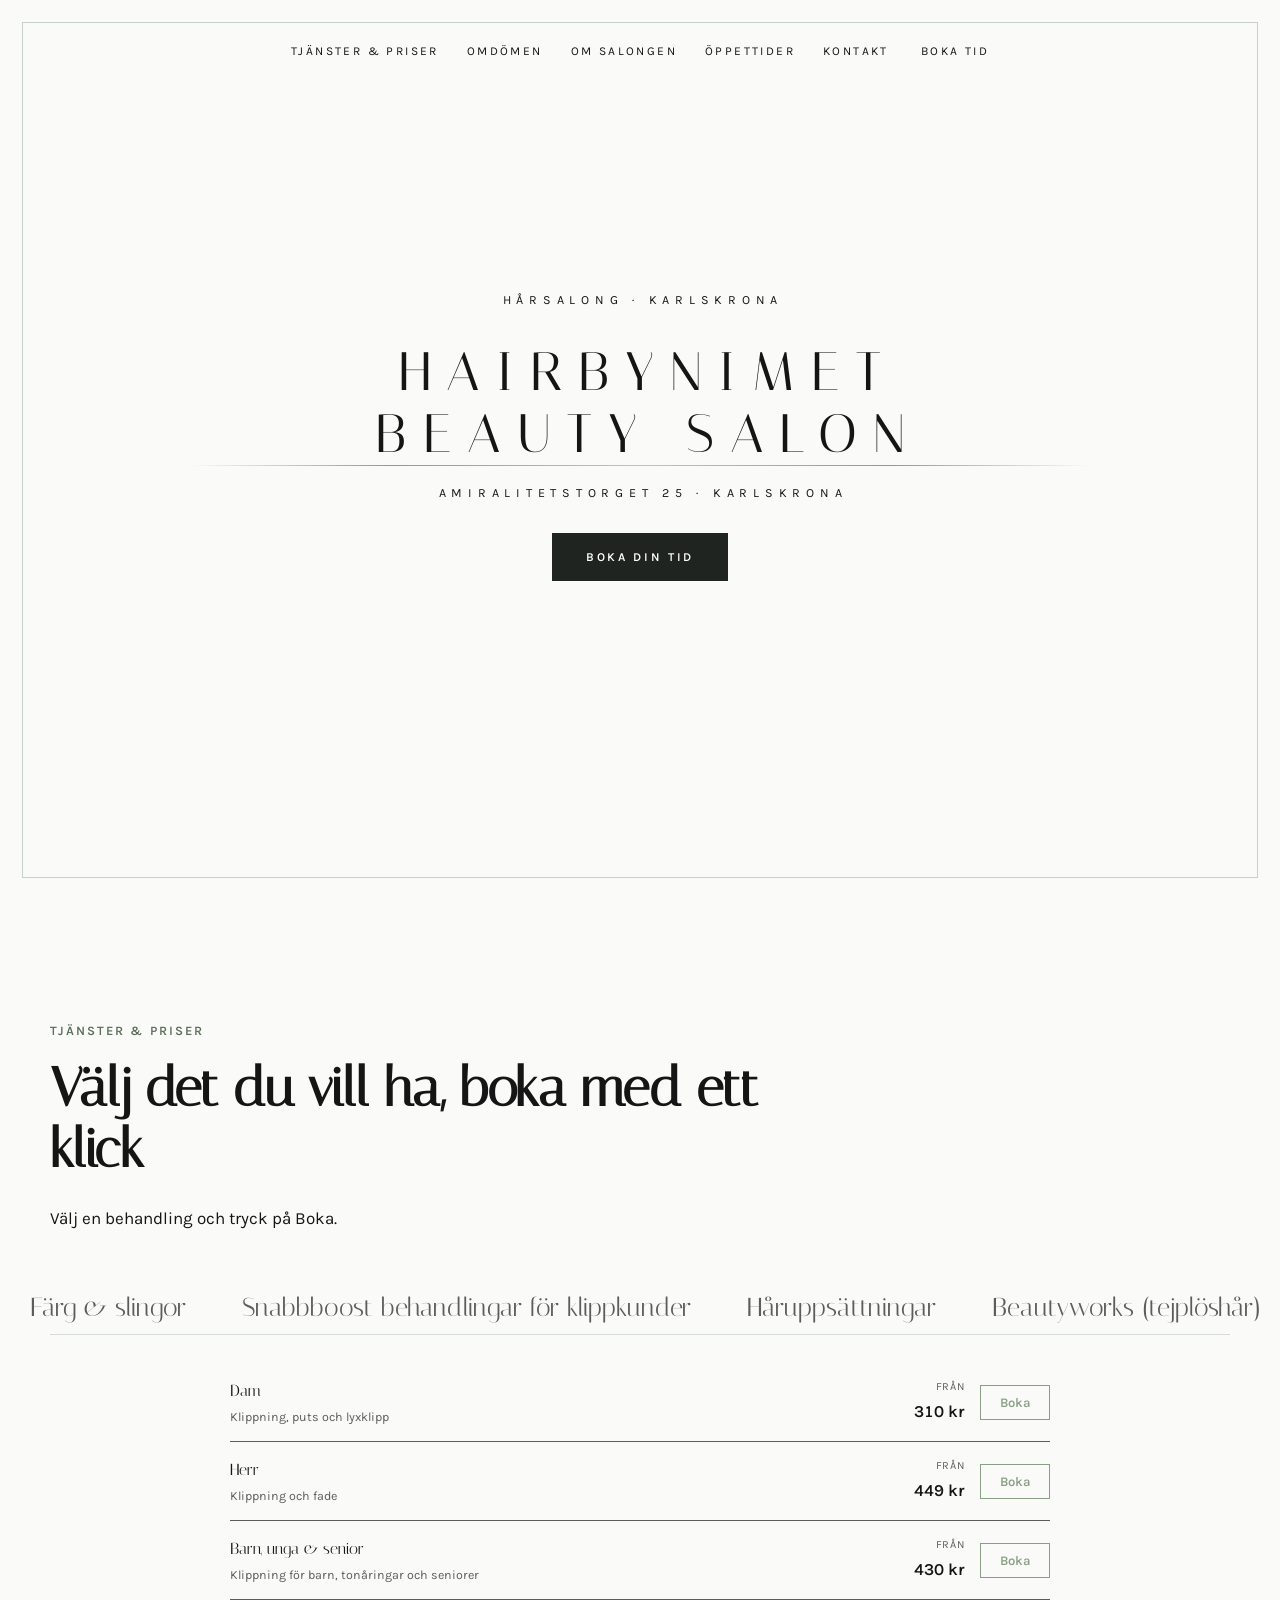
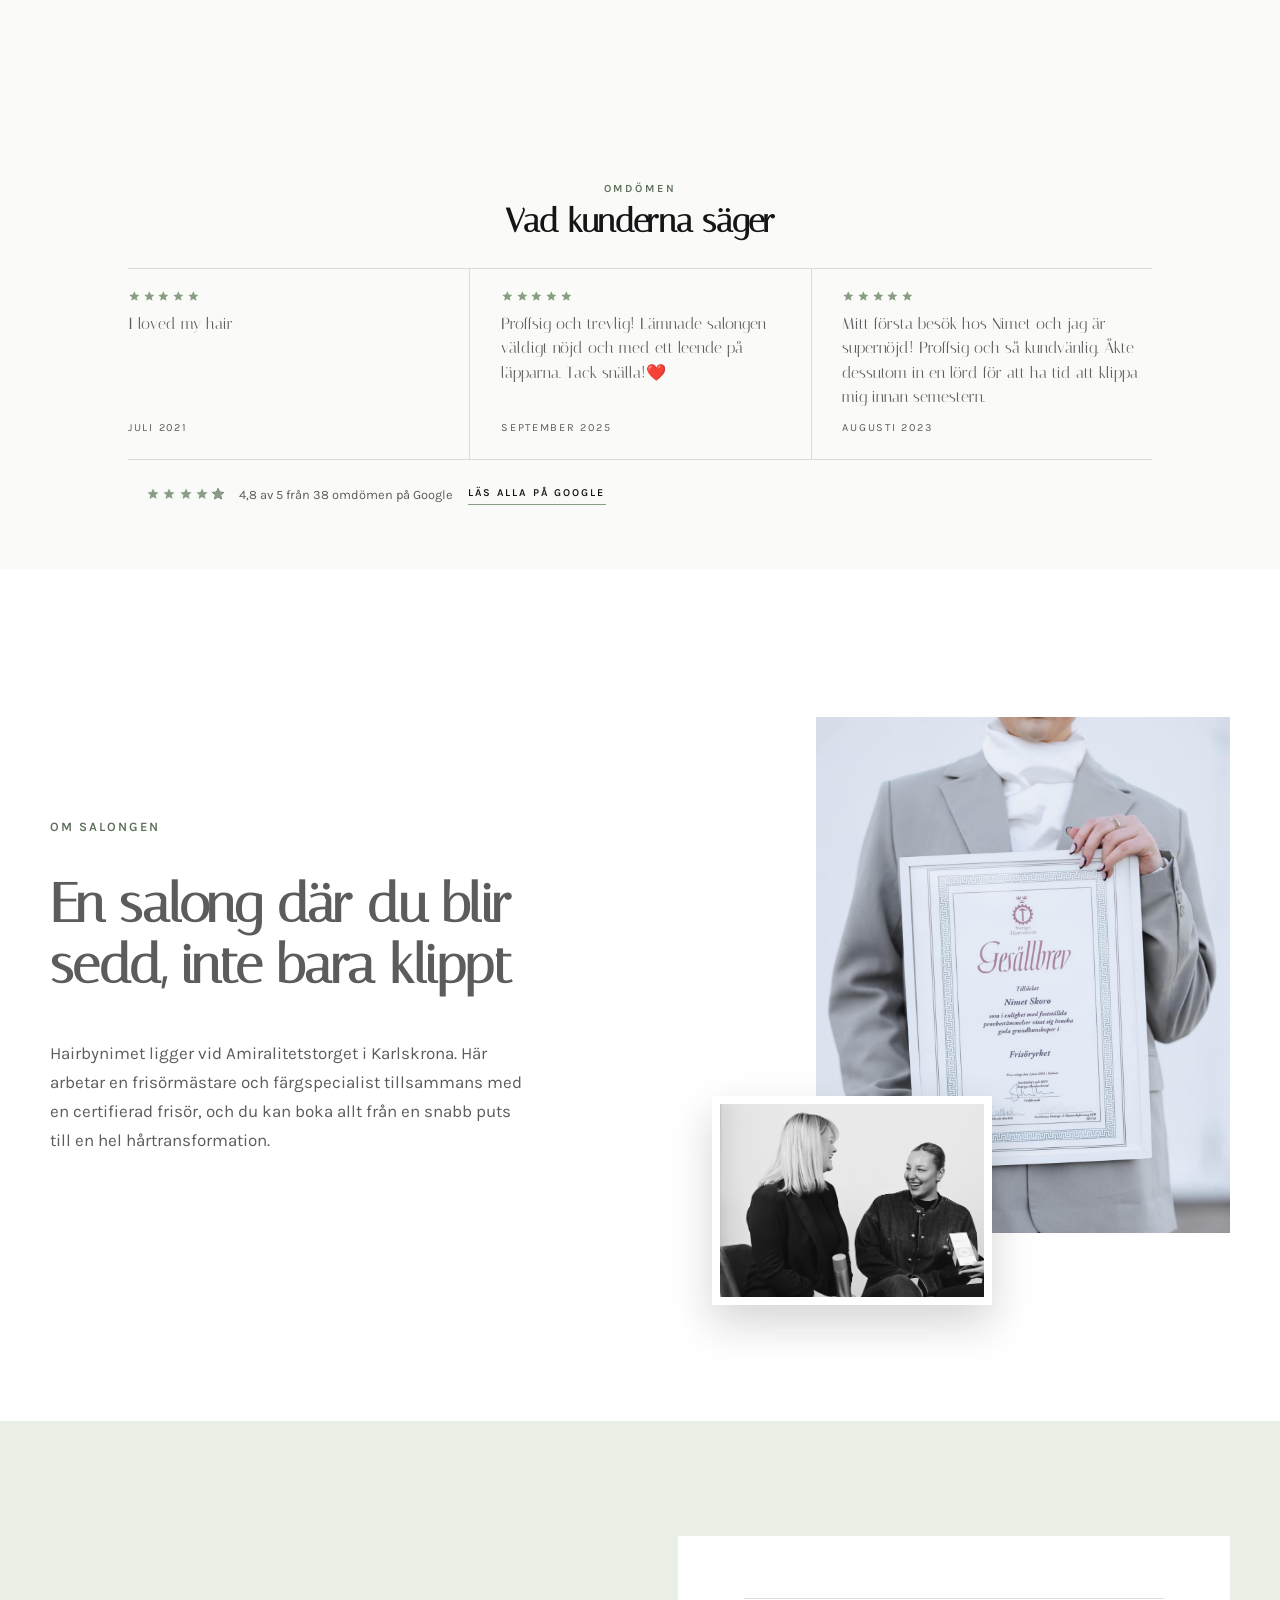
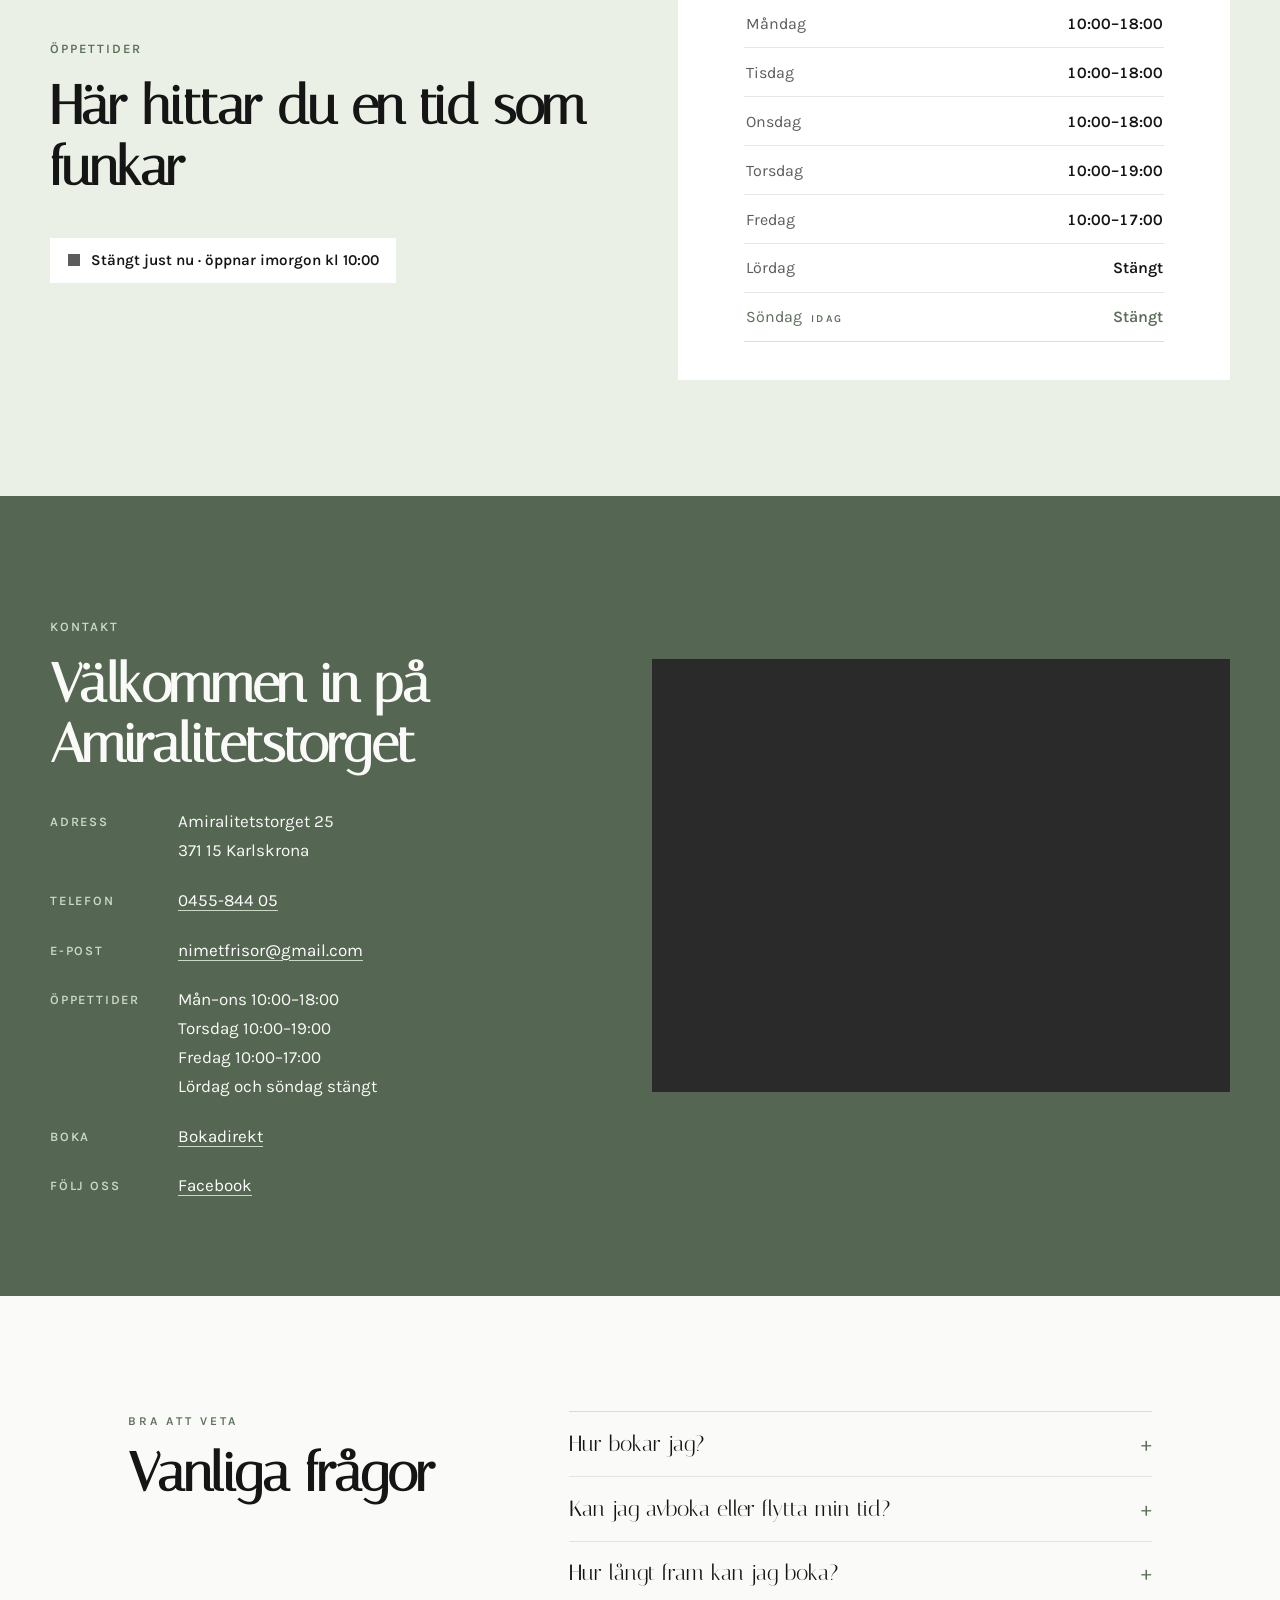
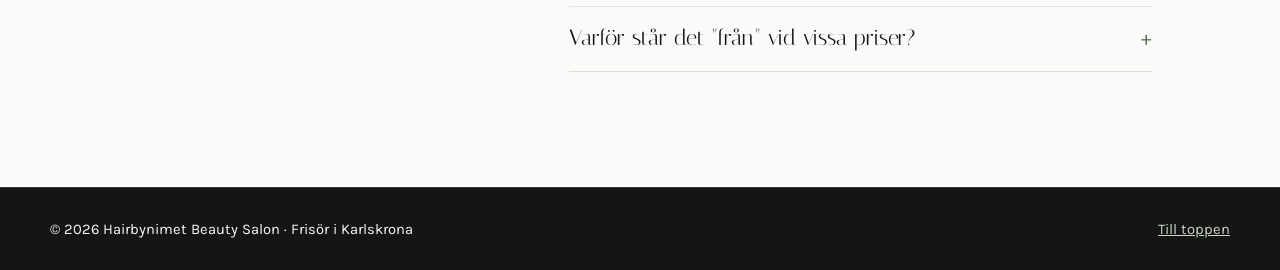
==== commit fa552c4a: "Publish: Hairbynimet Beauty Salon — index.html" ====
--- a/index.html
+++ b/index.html
@@ -21,23 +21,11 @@
 <section class='hero'><div class="hero-frame"><header class='site-header'>
 <div class='header-inner'>
 <!--FIELD:company_name--><a class='site-logo' href='index.html'>Hairbynimet</a><!--/FIELD:company_name-->
-<nav class='main-nav' aria-label='Huvudmeny'>
-<a href='#om-oss'>Om salongen</a>
-<a href='#tjanster'>Tjänster &amp; priser</a>
-<a href='#oppettider'>Öppettider</a>
-<a href='#omdomen'>Omdömen</a>
-<a href='#kontakt'>Kontakt</a>
-</nav>
+<nav class='main-nav' aria-label='Huvudmeny'><a href='#tjanster'>Tjänster &amp; priser</a> <a href='#omdomen'>Omdömen</a> <a href='#om-oss'>Om salongen</a> <a href='#oppettider'>Öppettider</a> <a href='#kontakt'>Kontakt</a></nav>
 <!--FIELD:booking_url--><a class='btn btn-primary header-cta' href='https://www.bokadirekt.se/places/hairbynimet-beauty-salon-company-27800' target='_blank' rel='noopener'>Boka tid</a><!--/FIELD:booking_url-->
 <button class='nav-toggle' type='button' aria-expanded='false' aria-controls='mobileNav' aria-label='Öppna menyn'><span></span><span></span></button>
 </div>
-<nav id='mobileNav' class='mobile-nav' aria-label='Mobilmeny'>
-<a href='#om-oss'>Om salongen</a>
-<a href='#tjanster'>Tjänster &amp; priser</a>
-<a href='#oppettider'>Öppettider</a>
-<a href='#omdomen'>Omdömen</a>
-<a href='#kontakt'>Kontakt</a>
-</nav>
+<nav id='mobileNav' class='mobile-nav' aria-label='Mobilmeny'><a href='#tjanster'>Tjänster &amp; priser</a> <a href='#omdomen'>Omdömen</a> <a href='#om-oss'>Om salongen</a> <a href='#oppettider'>Öppettider</a> <a href='#kontakt'>Kontakt</a></nav>
 </header><div class="hero-text">
 
 <div class='hero-content'>
@@ -48,6 +36,113 @@
 </div>
 
 </div></div></section>
+
+<section class='section services reveal' id='tjanster'>
+
+<div class='container'>
+<div class='section-head'>
+<span class='eyebrow'>Tjänster &amp; priser</span>
+<h2>Välj det du vill ha, boka med ett klick</h2>
+<p>Välj en behandling och tryck på Boka.</p>
+</div>
+<!--FIELD:prices-->
+<div class='menu-groups' data-price-layout="list">
+<div class="menu-group">
+
+<h3>Klippningar</h3>
+<div class="service-group"><span class="service-group-name">Dam</span><span class="service-group-desc">Klippning, puts och lyxklipp</span>
+<div class="price-item"><div class="price-item-info"><span class="price-item-name">Fräsch Ny Look – Dam</span><span class="price-item-duration">45 min</span></div><div class="price-item-price"><span class="price-item-amount">595 kr</span></div><button class="price-item-book-btn" type="button" data-service-name="Fräsch Ny Look – Dam" data-duration-minutes="45">Boka</button></div>
+<div class="price-item"><div class="price-item-info"><span class="price-item-name">Lyxklipp &amp; Styling</span><span class="price-item-duration">65 min</span></div><div class="price-item-price"><span class="price-item-amount">699 kr</span></div><button class="price-item-book-btn" type="button" data-service-name="Lyxklipp &amp; Styling" data-duration-minutes="65">Boka</button></div>
+<div class="price-item"><div class="price-item-info"><span class="price-item-name">Snabb Puts &amp; Trim</span><span class="price-item-duration">15 min</span></div><div class="price-item-price"><span class="price-item-amount">310 kr</span></div><button class="price-item-book-btn" type="button" data-service-name="Snabb Puts &amp; Trim" data-duration-minutes="15">Boka</button></div>
+</div>
+<div class="service-group"><span class="service-group-name">Herr</span><span class="service-group-desc">Klippning och fade</span>
+<div class="price-item"><div class="price-item-info"><span class="price-item-name">Herrklippning – Stilren &amp; Skarp</span><span class="price-item-duration">45 min</span></div><div class="price-item-price"><span class="price-item-amount">555 kr</span></div><button class="price-item-book-btn" type="button" data-service-name="Herrklippning – Stilren &amp; Skarp" data-duration-minutes="45">Boka</button></div>
+<div class="price-item"><div class="price-item-info"><span class="price-item-name">Fade Cut</span><span class="price-item-duration">30 min</span></div><div class="price-item-price"><span class="price-item-amount">449 kr</span></div><button class="price-item-book-btn" type="button" data-service-name="Fade Cut" data-duration-minutes="30">Boka</button></div>
+</div>
+<div class="service-group"><span class="service-group-name">Barn, unga &amp; senior</span><span class="service-group-desc">Klippning för barn, tonåringar och seniorer</span>
+<div class="price-item"><div class="price-item-info"><span class="price-item-name">Kids Cut 1-9år</span><span class="price-item-duration">35 min</span></div><div class="price-item-price"><span class="price-item-amount">430 kr</span></div><button class="price-item-book-btn" type="button" data-service-name="Kids Cut 1-9år" data-duration-minutes="35">Boka</button></div>
+<div class="price-item"><div class="price-item-info"><span class="price-item-name">Teens Fresh Cut 10-15år</span><span class="price-item-duration">45 min</span></div><div class="price-item-price"><span class="price-item-amount">470 kr</span></div><button class="price-item-book-btn" type="button" data-service-name="Teens Fresh Cut 10-15år" data-duration-minutes="45">Boka</button></div>
+<div class="price-item"><div class="price-item-info"><span class="price-item-name">Senior Klipp &amp; Tvätt</span><span class="price-item-duration">40 min</span></div><div class="price-item-price"><span class="price-item-amount">470 kr</span></div><button class="price-item-book-btn" type="button" data-service-name="Senior Klipp &amp; Tvätt" data-duration-minutes="40">Boka</button></div>
+</div>
+
+</div>
+<div class="menu-group">
+<h3>Färg &amp; slingor</h3>
+<div class="service-group"><span class="service-group-name">Färg</span><span class="service-group-desc">Utväxt, helfärg och förvandlingar</span>
+<div class="price-item"><div class="price-item-info"><span class="price-item-name">Root Touch-Up (ex en utväxtfärg på 2cm inga slingor/blekning)</span><span class="price-item-duration">85 min</span></div><div class="price-item-price"><span class="price-item-amount">1 025 kr</span></div><button class="price-item-book-btn" type="button" data-service-name="Root Touch-Up (ex en utväxtfärg på 2cm inga slingor/blekning)" data-duration-minutes="85">Boka</button></div>
+<div class="price-item"><div class="price-item-info"><span class="price-item-name">Root Touch-Up &amp; Cut (ex en utväxtfärg på 2cm)</span><span class="price-item-duration">110 min</span></div><div class="price-item-price"><span class="price-item-amount">1 540 kr</span></div><button class="price-item-book-btn" type="button" data-service-name="Root Touch-Up &amp; Cut (ex en utväxtfärg på 2cm)" data-duration-minutes="110">Boka</button></div>
+<div class="price-item"><div class="price-item-info"><span class="price-item-name">Express Färgfix</span><span class="price-item-duration">75 min</span></div><div class="price-item-price"><span class="price-item-amount">1 515 kr</span></div><button class="price-item-book-btn" type="button" data-service-name="Express Färgfix" data-duration-minutes="75">Boka</button></div>
+<div class="price-item"><div class="price-item-info"><span class="price-item-name">Express Färg &amp; Klipp</span><span class="price-item-duration">120 min</span></div><div class="price-item-price"><span class="price-item-amount">1 780 kr</span></div><button class="price-item-book-btn" type="button" data-service-name="Express Färg &amp; Klipp" data-duration-minutes="120">Boka</button></div>
+<div class="price-item"><div class="price-item-info"><span class="price-item-name">Full Colour Transformation</span><span class="price-item-duration">100 min</span></div><div class="price-item-price"><span class="price-item-from">Från</span><span class="price-item-amount">1 789 kr</span></div><button class="price-item-book-btn" type="button" data-service-name="Full Colour Transformation" data-duration-minutes="100">Boka</button></div>
+<div class="price-item"><div class="price-item-info"><span class="price-item-name">Colour &amp; Cut Makeover</span><span class="price-item-duration">120 min</span></div><div class="price-item-price"><span class="price-item-from">Från</span><span class="price-item-amount">2 310 kr</span></div><button class="price-item-book-btn" type="button" data-service-name="Colour &amp; Cut Makeover" data-duration-minutes="120">Boka</button></div>
+<div class="price-item"><div class="price-item-info"><span class="price-item-name">Colour + highlights &amp; Cut Makeover</span><span class="price-item-duration">150 min</span></div><div class="price-item-price"><span class="price-item-from">Från</span><span class="price-item-amount">2 405 kr</span></div><button class="price-item-book-btn" type="button" data-service-name="Colour + highlights &amp; Cut Makeover" data-duration-minutes="150">Boka</button></div>
+<div class="price-item"><div class="price-item-info"><span class="price-item-name">Total Hair Transformation</span><span class="price-item-duration">250 min</span></div><div class="price-item-price"><span class="price-item-amount">2 710 kr</span></div><button class="price-item-book-btn" type="button" data-service-name="Total Hair Transformation" data-duration-minutes="250">Boka</button></div>
+</div>
+<div class="service-group"><span class="service-group-name">Slingor &amp; balayage</span><span class="service-group-desc">Med eller utan klippning</span>
+<div class="price-item"><div class="price-item-info"><span class="price-item-name">Full Refresh Highlights</span><span class="price-item-duration">130 min</span></div><div class="price-item-price"><span class="price-item-from">Från</span><span class="price-item-amount">1 910 kr</span></div><button class="price-item-book-btn" type="button" data-service-name="Full Refresh Highlights" data-duration-minutes="130">Boka</button></div>
+<div class="price-item"><div class="price-item-info"><span class="price-item-name">Full Refresh Highlights – 6 månader</span><span class="price-item-duration">140 min</span></div><div class="price-item-price"><span class="price-item-from">Från</span><span class="price-item-amount">1 960 kr</span></div><button class="price-item-book-btn" type="button" data-service-name="Full Refresh Highlights – 6 månader" data-duration-minutes="140">Boka</button></div>
+<div class="price-item"><div class="price-item-info"><span class="price-item-name">Highlights + Haircut</span><span class="price-item-duration">155 min</span></div><div class="price-item-price"><span class="price-item-from">Från</span><span class="price-item-amount">2 470 kr</span></div><button class="price-item-book-btn" type="button" data-service-name="Highlights + Haircut" data-duration-minutes="155">Boka</button></div>
+<div class="price-item"><div class="price-item-info"><span class="price-item-name">Highlights + Haircut – 6 månader</span><span class="price-item-duration">165 min</span></div><div class="price-item-price"><span class="price-item-from">Från</span><span class="price-item-amount">2 515 kr</span></div><button class="price-item-book-btn" type="button" data-service-name="Highlights + Haircut – 6 månader" data-duration-minutes="165">Boka</button></div>
+<div class="price-item"><div class="price-item-info"><span class="price-item-name">Highlights + Haircut - tjockt hår</span><span class="price-item-duration">180 min</span></div><div class="price-item-price"><span class="price-item-amount">2 570 kr</span></div><button class="price-item-book-btn" type="button" data-service-name="Highlights + Haircut - tjockt hår" data-duration-minutes="180">Boka</button></div>
+<div class="price-item"><div class="price-item-info"><span class="price-item-name">Balayage Glow</span><span class="price-item-duration">175 min</span></div><div class="price-item-price"><span class="price-item-from">Från</span><span class="price-item-amount">1 945 kr</span></div><button class="price-item-book-btn" type="button" data-service-name="Balayage Glow" data-duration-minutes="175">Boka</button></div>
+<div class="price-item"><div class="price-item-info"><span class="price-item-name">Balayage makeover ink. klippning</span><span class="price-item-duration">180 min</span></div><div class="price-item-price"><span class="price-item-from">Från</span><span class="price-item-amount">2 480 kr</span></div><button class="price-item-book-btn" type="button" data-service-name="Balayage makeover ink. klippning" data-duration-minutes="180">Boka</button></div>
+</div>
+<div class="service-group"><span class="service-group-name">Gloss</span><span class="service-group-desc">Med eller utan klippning</span>
+<div class="price-item"><div class="price-item-info"><span class="price-item-name">Gloss</span><span class="price-item-duration">60 min</span></div><div class="price-item-price"><span class="price-item-amount">950 kr</span></div><button class="price-item-book-btn" type="button" data-service-name="Gloss" data-duration-minutes="60">Boka</button></div>
+<div class="price-item"><div class="price-item-info"><span class="price-item-name">Gloss &amp; Cut</span><span class="price-item-duration">80 min</span></div><div class="price-item-price"><span class="price-item-amount">1 415 kr</span></div><button class="price-item-book-btn" type="button" data-service-name="Gloss &amp; Cut" data-duration-minutes="80">Boka</button></div>
+</div>
+<div class="service-group"><span class="service-group-name">Extensions / hårförlängning</span>
+<div class="price-item"><div class="price-item-info"><span class="price-item-name">Extensions / hårförlängning</span><span class="price-item-duration">120 min</span></div><div class="price-item-price"><span class="price-item-amount">frånpris, varierar</span></div><button class="price-item-book-btn" type="button" data-service-name="Extensions / hårförlängning" data-duration-minutes="120">Boka</button></div>
+</div>
+</div>
+<div class="menu-group">
+
+<h3>Snabbboost behandlingar för klippkunder</h3>
+<div class="service-group"><span class="service-group-name">Bryn &amp; fransar</span><span class="service-group-desc">Färgning av bryn eller fransar</span>
+<div class="price-item"><div class="price-item-info"><span class="price-item-name">Färgning av bryn/plock</span><span class="price-item-duration">20 min</span></div><div class="price-item-price"><span class="price-item-amount">249 kr</span></div><button class="price-item-book-btn" type="button" data-service-name="Färgning av bryn/plock" data-duration-minutes="20">Boka</button></div>
+<div class="price-item"><div class="price-item-info"><span class="price-item-name">Färgning fransar</span><span class="price-item-duration">20 min</span></div><div class="price-item-price"><span class="price-item-amount">249 kr</span></div><button class="price-item-book-btn" type="button" data-service-name="Färgning fransar" data-duration-minutes="20">Boka</button></div>
+</div>
+<div class="service-group"><span class="service-group-name">Styling &amp; uppsättning</span><span class="service-group-desc">Styling eller uppsättning</span>
+<div class="price-item"><div class="price-item-info"><span class="price-item-name">Lyxstyling med tvätt</span><span class="price-item-duration">35 min</span></div><div class="price-item-price"><span class="price-item-amount">430 kr</span></div><button class="price-item-book-btn" type="button" data-service-name="Lyxstyling med tvätt" data-duration-minutes="35">Boka</button></div>
+</div>
+
+</div>
+<div class="menu-group">
+
+<h3>Håruppsättningar</h3>
+<div class="service-group"><span class="service-group-name">Styling &amp; uppsättning</span><span class="service-group-desc">Styling eller uppsättning</span>
+<div class="price-item"><div class="price-item-info"><span class="price-item-name">Uppsättningar | Hair updo</span><span class="price-item-duration">90 min</span></div><div class="price-item-price"><span class="price-item-from">Från</span><span class="price-item-amount">850 kr</span></div><button class="price-item-book-btn" type="button" data-service-name="Uppsättningar | Hair updo" data-duration-minutes="90">Boka</button></div>
+</div>
+<div class="service-group"><span class="service-group-name">Makeup</span><span class="service-group-desc">Ögon och makeup</span>
+<div class="price-item"><div class="price-item-info"><span class="price-item-name">Eyes and Makeup</span><span class="price-item-duration">100 min</span></div><div class="price-item-price"><span class="price-item-amount">1 899 kr</span></div><button class="price-item-book-btn" type="button" data-service-name="Eyes and Makeup" data-duration-minutes="100">Boka</button></div>
+</div>
+
+</div>
+<div class="menu-group">
+<h3>Beautyworks (tejplöshår)</h3>
+<div class="service-group"><span class="service-group-name">Hårförlängning</span><span class="service-group-desc">Insättning eller omsättning</span>
+<div class="price-item"><div class="price-item-info"><span class="price-item-name">Snabb insättning/omsättning med tvätt</span><span class="price-item-duration">70 min</span></div><div class="price-item-price"><span class="price-item-amount">1 190 kr</span></div><button class="price-item-book-btn" type="button" data-service-name="Snabb insättning/omsättning med tvätt" data-duration-minutes="70">Boka</button></div>
+<div class="price-item"><div class="price-item-info"><span class="price-item-name">Full insättning / omsättning med tvätt</span><span class="price-item-duration">100 min</span></div><div class="price-item-price"><span class="price-item-amount">1 895 kr</span></div><button class="price-item-book-btn" type="button" data-service-name="Full insättning / omsättning med tvätt" data-duration-minutes="100">Boka</button></div>
+</div>
+<div class="service-group"><span class="service-group-name">Beautywork Hårförtjockning 1 paket</span>
+<div class="price-item"><div class="price-item-info"><span class="price-item-name">Beautywork Hårförtjockning 1 paket</span><span class="price-item-duration">60 min</span></div><div class="price-item-price"><span class="price-item-amount">frånpris, varierar</span></div><button class="price-item-book-btn" type="button" data-service-name="Beautywork Hårförtjockning 1 paket" data-duration-minutes="60">Boka</button></div>
+</div>
+<div class="service-group"><span class="service-group-name">Beautywork Hårförlängning 2paket</span>
+<div class="price-item"><div class="price-item-info"><span class="price-item-name">Beautywork Hårförlängning 2paket</span><span class="price-item-duration">70 min</span></div><div class="price-item-price"><span class="price-item-amount">frånpris, varierar</span></div><button class="price-item-book-btn" type="button" data-service-name="Beautywork Hårförlängning 2paket" data-duration-minutes="70">Boka</button></div>
+</div>
+</div>
+<div class="menu-group">
+<h3>Brudpaket</h3>
+<div class="service-group"><span class="service-group-name">BRIDE TO BE paket 1</span>
+<div class="price-item"><div class="price-item-info"><span class="price-item-name">BRIDE TO BE paket 1</span><span class="price-item-duration">120 min</span></div><div class="price-item-price"><span class="price-item-amount">kontakta salongen</span></div><button class="price-item-book-btn" type="button" data-service-name="BRIDE TO BE paket 1" data-duration-minutes="120">Boka</button></div>
+</div>
+</div>
+</div>
+<!--/FIELD:prices-->
+</div>
+</section>
+
+<section class='section reveal reviews-section' id='omdomen'><div class="reviews-block is-scroll"><div class="rv-head"><div><span class="rv-eyebrow">Omdömen</span><h2 class="rv-title">Vad kunderna säger</h2></div><div class="rv-arrows"><button type="button" class="rv-prev" aria-label="Bläddra bakåt">←</button><button type="button" class="rv-next" aria-label="Bläddra framåt">→</button></div></div><div class="rv-track"><figure class="rv-item"><span class="stars" data-rating="5" aria-label="5 av 5"></span><blockquote class="review-quote" data-review-author="Suchitra Chadha">I loved my hair</blockquote><figcaption class="rv-cite">juli 2021</figcaption></figure><figure class="rv-item"><span class="stars" data-rating="5" aria-label="5 av 5"></span><blockquote class="review-quote" data-review-author="Helena">Proffsig och trevlig! Lämnade salongen väldigt nöjd och med ett leende på läpparna. Tack snälla!❤️</blockquote><figcaption class="rv-cite">september 2025</figcaption></figure><figure class="rv-item"><span class="stars" data-rating="5" aria-label="5 av 5"></span><blockquote class="review-quote" data-review-author="Nina Steinbach">Mitt första besök hos Nimet och jag är supernöjd! Proffsig och så kundvänlig. Åkte dessutom in en lörd för att ha tid att klippa mig innan semestern.</blockquote><figcaption class="rv-cite">augusti 2023</figcaption></figure><figure class="rv-item"><span class="stars" data-rating="5" aria-label="5 av 5"></span><blockquote class="review-quote" data-review-author="Ann-Kathrin Stenlycke">Stort tack till Nimet. En proffsig frisör med stor lyhördhet och yrkesskicklighet. Ser fram emot nästa besök vid din fina salong och rekommenderar varmt att besöka hennes salong</blockquote><figcaption class="rv-cite">januari 2024</figcaption></figure></div><p class="rv-score"><span class="stars" data-rating="4.8" aria-hidden="true"></span><span>4,8 av 5 från 38 omdömen på Google</span><a class="rv-link" href="https://www.google.com/maps/search/?api=1&amp;query=Hairbynimet%20Beauty%20Salon%20Karlskrona" target="_blank" rel="noopener">Läs alla på Google</a></p></div></section>
 
 <section class='section about reveal' id='om-oss'>
 <div class='container about-grid'>
@@ -63,81 +158,6 @@
 <div class='about-photo-main'><img src='company-photo-1.jpg' alt='Person i grå kavaj håller upp ett inramat gesällbrev från Frisörrket' loading='lazy'></div>
 <div class='about-photo-second'><img src='company-photo-2.jpg' alt='Svartvitt foto av två personer som sitter och pratar, en håller en produktask' loading='lazy'></div>
 </div>
-</div>
-</section>
-
-<section class='section services reveal' id='tjanster'>
-
-<div class='container'>
-<div class='section-head'>
-<span class='eyebrow'>Tjänster &amp; priser</span>
-<h2>Välj det du vill ha, boka med ett klick</h2>
-<p>Välj en behandling och tryck på Boka.</p>
-</div>
-<!--FIELD:prices-->
-<div class='menu-groups' data-price-layout="list">
-<div class="menu-group"><h3>Klippning</h3>
-<div class="service-group"><span class="service-group-name">Dam</span><span class="service-group-desc">Klippning, puts och lyxklipp</span>
-<div class='price-item'><div class='price-item-info'><span class='price-item-name'>Fräsch Ny Look – Dam</span><span class='price-item-duration'>45 min</span></div><div class='price-item-price'><span class='price-item-from'>Från</span><span class='price-item-amount'>595 kr</span></div><button class='price-item-book-btn' type='button' data-service-name='Fräsch Ny Look – Dam' data-duration-minutes='45'>Boka</button></div>
-<div class='price-item'><div class='price-item-info'><span class='price-item-name'>Lyxklipp &amp; Styling</span><span class='price-item-duration'>65 min</span></div><div class='price-item-price'><span class='price-item-from'>Från</span><span class='price-item-amount'>699 kr</span></div><button class='price-item-book-btn' type='button' data-service-name='Lyxklipp &amp; Styling' data-duration-minutes='65'>Boka</button></div>
-<div class='price-item'><div class='price-item-info'><span class='price-item-name'>Snabb Puts &amp; Trim</span><span class='price-item-duration'>15 min</span></div><div class='price-item-price'><span class='price-item-from'>Från</span><span class='price-item-amount'>310 kr</span></div><button class='price-item-book-btn' type='button' data-service-name='Snabb Puts &amp; Trim' data-duration-minutes='15'>Boka</button></div>
-</div>
-<div class="service-group"><span class="service-group-name">Herr</span><span class="service-group-desc">Klippning och fade</span>
-<div class='price-item'><div class='price-item-info'><span class='price-item-name'>Herrklippning – Stilren &amp; Skarp</span><span class='price-item-duration'>45 min</span></div><div class='price-item-price'><span class='price-item-from'>Från</span><span class='price-item-amount'>555 kr</span></div><button class='price-item-book-btn' type='button' data-service-name='Herrklippning – Stilren &amp; Skarp' data-duration-minutes='45'>Boka</button></div>
-<div class='price-item'><div class='price-item-info'><span class='price-item-name'>Fade Cut</span><span class='price-item-duration'>30 min</span></div><div class='price-item-price'><span class='price-item-from'>Från</span><span class='price-item-amount'>449 kr</span></div><button class='price-item-book-btn' type='button' data-service-name='Fade Cut' data-duration-minutes='30'>Boka</button></div>
-</div>
-<div class="service-group"><span class="service-group-name">Barn, unga &amp; senior</span><span class="service-group-desc">Klippning för barn, tonåringar och seniorer</span>
-<div class='price-item'><div class='price-item-info'><span class='price-item-name'>Kids Cut 1-9år</span><span class='price-item-duration'>35 min</span></div><div class='price-item-price'><span class='price-item-from'>Från</span><span class='price-item-amount'>430 kr</span></div><button class='price-item-book-btn' type='button' data-service-name='Kids Cut 1-9år' data-duration-minutes='35'>Boka</button></div>
-<div class='price-item'><div class='price-item-info'><span class='price-item-name'>Teens Fresh Cut 10-15år</span><span class='price-item-duration'>45 min</span></div><div class='price-item-price'><span class='price-item-from'>Från</span><span class='price-item-amount'>470 kr</span></div><button class='price-item-book-btn' type='button' data-service-name='Teens Fresh Cut 10-15år' data-duration-minutes='45'>Boka</button></div>
-<div class='price-item'><div class='price-item-info'><span class='price-item-name'>Senior Klipp &amp; Tvätt</span><span class='price-item-duration'>40 min</span></div><div class='price-item-price'><span class='price-item-from'>Från</span><span class='price-item-amount'>470 kr</span></div><button class='price-item-book-btn' type='button' data-service-name='Senior Klipp &amp; Tvätt' data-duration-minutes='40'>Boka</button></div>
-</div>
-</div>
-<div class="menu-group"><h3>Färg &amp; slingor</h3>
-<div class="service-group"><span class="service-group-name">Färg</span><span class="service-group-desc">Utväxt, helfärg och förvandlingar</span>
-<div class='price-item'><div class='price-item-info'><span class='price-item-name'>Root Touch-Up (ex en utväxtfärg på 2cm inga slingor/blekning)</span><span class='price-item-duration'>85 min</span></div><div class='price-item-price'><span class='price-item-from'>Från</span><span class='price-item-amount'>1&nbsp;025 kr</span></div><button class='price-item-book-btn' type='button' data-service-name='Root Touch-Up (ex en utväxtfärg på 2cm inga slingor/blekning)' data-duration-minutes='85'>Boka</button></div>
-<div class='price-item'><div class='price-item-info'><span class='price-item-name'>Root Touch-Up &amp; Cut (ex en utväxtfärg på 2cm)</span><span class='price-item-duration'>110 min</span></div><div class='price-item-price'><span class='price-item-from'>Från</span><span class='price-item-amount'>1&nbsp;540 kr</span></div><button class='price-item-book-btn' type='button' data-service-name='Root Touch-Up &amp; Cut (ex en utväxtfärg på 2cm)' data-duration-minutes='110'>Boka</button></div>
-<div class='price-item'><div class='price-item-info'><span class='price-item-name'>Express Färgfix</span><span class='price-item-duration'>75 min</span></div><div class='price-item-price'><span class='price-item-from'>Från</span><span class='price-item-amount'>1&nbsp;515 kr</span></div><button class='price-item-book-btn' type='button' data-service-name='Express Färgfix' data-duration-minutes='75'>Boka</button></div>
-<div class='price-item'><div class='price-item-info'><span class='price-item-name'>Express Färg &amp; Klipp</span><span class='price-item-duration'>120 min</span></div><div class='price-item-price'><span class='price-item-from'>Från</span><span class='price-item-amount'>1&nbsp;780 kr</span></div><button class='price-item-book-btn' type='button' data-service-name='Express Färg &amp; Klipp' data-duration-minutes='120'>Boka</button></div>
-<div class='price-item'><div class='price-item-info'><span class='price-item-name'>Full Colour Transformation</span><span class='price-item-duration'>100 min</span></div><div class='price-item-price'><span class='price-item-from'>Från</span><span class='price-item-amount'>1&nbsp;789 kr</span></div><button class='price-item-book-btn' type='button' data-service-name='Full Colour Transformation' data-duration-minutes='100'>Boka</button></div>
-<div class='price-item'><div class='price-item-info'><span class='price-item-name'>Colour &amp; Cut Makeover</span><span class='price-item-duration'>120 min</span></div><div class='price-item-price'><span class='price-item-from'>Från</span><span class='price-item-amount'>2&nbsp;310 kr</span></div><button class='price-item-book-btn' type='button' data-service-name='Colour &amp; Cut Makeover' data-duration-minutes='120'>Boka</button></div>
-<div class='price-item'><div class='price-item-info'><span class='price-item-name'>Colour + highlights &amp; Cut Makeover</span><span class='price-item-duration'>150 min</span></div><div class='price-item-price'><span class='price-item-from'>Från</span><span class='price-item-amount'>2&nbsp;405 kr</span></div><button class='price-item-book-btn' type='button' data-service-name='Colour + highlights &amp; Cut Makeover' data-duration-minutes='150'>Boka</button></div>
-<div class='price-item'><div class='price-item-info'><span class='price-item-name'>Total Hair Transformation</span><span class='price-item-duration'>250 min</span></div><div class='price-item-price'><span class='price-item-from'>Från</span><span class='price-item-amount'>2&nbsp;710 kr</span></div><button class='price-item-book-btn' type='button' data-service-name='Total Hair Transformation' data-duration-minutes='250'>Boka</button></div>
-</div>
-<div class="service-group"><span class="service-group-name">Slingor &amp; balayage</span><span class="service-group-desc">Med eller utan klippning</span>
-<div class='price-item'><div class='price-item-info'><span class='price-item-name'>Full Refresh Highlights</span><span class='price-item-duration'>130 min</span></div><div class='price-item-price'><span class='price-item-from'>Från</span><span class='price-item-amount'>1&nbsp;910 kr</span></div><button class='price-item-book-btn' type='button' data-service-name='Full Refresh Highlights' data-duration-minutes='130'>Boka</button></div>
-<div class='price-item'><div class='price-item-info'><span class='price-item-name'>Full Refresh Highlights – 6 månader</span><span class='price-item-duration'>140 min</span></div><div class='price-item-price'><span class='price-item-from'>Från</span><span class='price-item-amount'>1&nbsp;960 kr</span></div><button class='price-item-book-btn' type='button' data-service-name='Full Refresh Highlights – 6 månader' data-duration-minutes='140'>Boka</button></div>
-<div class='price-item'><div class='price-item-info'><span class='price-item-name'>Highlights + Haircut</span><span class='price-item-duration'>155 min</span></div><div class='price-item-price'><span class='price-item-from'>Från</span><span class='price-item-amount'>2&nbsp;470 kr</span></div><button class='price-item-book-btn' type='button' data-service-name='Highlights + Haircut' data-duration-minutes='155'>Boka</button></div>
-<div class='price-item'><div class='price-item-info'><span class='price-item-name'>Highlights + Haircut – 6 månader</span><span class='price-item-duration'>165 min</span></div><div class='price-item-price'><span class='price-item-from'>Från</span><span class='price-item-amount'>2&nbsp;515 kr</span></div><button class='price-item-book-btn' type='button' data-service-name='Highlights + Haircut – 6 månader' data-duration-minutes='165'>Boka</button></div>
-<div class='price-item'><div class='price-item-info'><span class='price-item-name'>Highlights + Haircut - tjockt hår</span><span class='price-item-duration'>180 min</span></div><div class='price-item-price'><span class='price-item-from'>Från</span><span class='price-item-amount'>2&nbsp;570 kr</span></div><button class='price-item-book-btn' type='button' data-service-name='Highlights + Haircut - tjockt hår' data-duration-minutes='180'>Boka</button></div>
-<div class='price-item'><div class='price-item-info'><span class='price-item-name'>Balayage Glow</span><span class='price-item-duration'>175 min</span></div><div class='price-item-price'><span class='price-item-from'>Från</span><span class='price-item-amount'>1&nbsp;945 kr</span></div><button class='price-item-book-btn' type='button' data-service-name='Balayage Glow' data-duration-minutes='175'>Boka</button></div>
-<div class='price-item'><div class='price-item-info'><span class='price-item-name'>Balayage makeover ink. klippning</span><span class='price-item-duration'>180 min</span></div><div class='price-item-price'><span class='price-item-from'>Från</span><span class='price-item-amount'>2&nbsp;480 kr</span></div><button class='price-item-book-btn' type='button' data-service-name='Balayage makeover ink. klippning' data-duration-minutes='180'>Boka</button></div>
-</div>
-<div class="service-group"><span class="service-group-name">Gloss</span><span class="service-group-desc">Med eller utan klippning</span>
-<div class='price-item'><div class='price-item-info'><span class='price-item-name'>Gloss</span><span class='price-item-duration'>60 min</span></div><div class='price-item-price'><span class='price-item-from'>Från</span><span class='price-item-amount'>950 kr</span></div><button class='price-item-book-btn' type='button' data-service-name='Gloss' data-duration-minutes='60'>Boka</button></div>
-<div class='price-item'><div class='price-item-info'><span class='price-item-name'>Gloss &amp; Cut</span><span class='price-item-duration'>80 min</span></div><div class='price-item-price'><span class='price-item-from'>Från</span><span class='price-item-amount'>1&nbsp;415 kr</span></div><button class='price-item-book-btn' type='button' data-service-name='Gloss &amp; Cut' data-duration-minutes='80'>Boka</button></div>
-</div>
-</div>
-<div class="menu-group"><h3>Styling, fest &amp; bryn</h3>
-<div class="service-group"><span class="service-group-name">Bryn &amp; fransar</span><span class="service-group-desc">Färgning av bryn eller fransar</span>
-<div class='price-item'><div class='price-item-info'><span class='price-item-name'>Färgning av bryn/plock</span><span class='price-item-duration'>20 min</span></div><div class='price-item-price'><span class='price-item-from'>Från</span><span class='price-item-amount'>249 kr</span></div><button class='price-item-book-btn' type='button' data-service-name='Färgning av bryn/plock' data-duration-minutes='20'>Boka</button></div>
-<div class='price-item'><div class='price-item-info'><span class='price-item-name'>Färgning fransar</span><span class='price-item-duration'>20 min</span></div><div class='price-item-price'><span class='price-item-from'>Från</span><span class='price-item-amount'>249 kr</span></div><button class='price-item-book-btn' type='button' data-service-name='Färgning fransar' data-duration-minutes='20'>Boka</button></div>
-</div>
-<div class="service-group"><span class="service-group-name">Styling &amp; uppsättning</span><span class="service-group-desc">Styling eller uppsättning</span>
-<div class='price-item'><div class='price-item-info'><span class='price-item-name'>Lyxstyling med tvätt</span><span class='price-item-duration'>35 min</span></div><div class='price-item-price'><span class='price-item-from'>Från</span><span class='price-item-amount'>430 kr</span></div><button class='price-item-book-btn' type='button' data-service-name='Lyxstyling med tvätt' data-duration-minutes='35'>Boka</button></div>
-<div class='price-item'><div class='price-item-info'><span class='price-item-name'>Uppsättningar | Hair updo</span><span class='price-item-duration'>90 min</span></div><div class='price-item-price'><span class='price-item-from'>Från</span><span class='price-item-amount'>850 kr</span></div><button class='price-item-book-btn' type='button' data-service-name='Uppsättningar | Hair updo' data-duration-minutes='90'>Boka</button></div>
-</div>
-<div class="service-group"><span class="service-group-name">Makeup</span><span class="service-group-desc">Ögon och makeup</span>
-<div class='price-item'><div class='price-item-info'><span class='price-item-name'>Eyes and Makeup</span><span class='price-item-duration'>100 min</span></div><div class='price-item-price'><span class='price-item-from'>Från</span><span class='price-item-amount'>1&nbsp;899 kr</span></div><button class='price-item-book-btn' type='button' data-service-name='Eyes and Makeup' data-duration-minutes='100'>Boka</button></div>
-</div>
-</div>
-<div class="menu-group"><h3>Hårförlängning</h3>
-<div class="service-group"><span class="service-group-name">Hårförlängning</span><span class="service-group-desc">Insättning eller omsättning</span>
-<div class='price-item'><div class='price-item-info'><span class='price-item-name'>Snabb insättning/omsättning med tvätt</span><span class='price-item-duration'>70 min</span></div><div class='price-item-price'><span class='price-item-from'>Från</span><span class='price-item-amount'>1&nbsp;190 kr</span></div><button class='price-item-book-btn' type='button' data-service-name='Snabb insättning/omsättning med tvätt' data-duration-minutes='70'>Boka</button></div>
-<div class='price-item'><div class='price-item-info'><span class='price-item-name'>Full insättning / omsättning med tvätt</span><span class='price-item-duration'>100 min</span></div><div class='price-item-price'><span class='price-item-from'>Från</span><span class='price-item-amount'>1&nbsp;895 kr</span></div><button class='price-item-book-btn' type='button' data-service-name='Full insättning / omsättning med tvätt' data-duration-minutes='100'>Boka</button></div>
-</div>
-</div>
-</div>
-<!--/FIELD:prices-->
 </div>
 </section>
 
@@ -165,23 +185,6 @@
 </div>
 </section>
 
-<section class='section book reveal' id='boka'>
-
-<div class='container book-inner'>
-<span class='eyebrow eyebrow-light'>Boka tid</span>
-<h2>Boka din tid</h2>
-<p>Välj en behandling i prislistan, eller boka via Bokadirekt.</p>
-<div class='book-actions'>
-<!--FIELD:booking_url--><a class='btn btn-light btn-lg' href='https://www.bokadirekt.se/places/hairbynimet-beauty-salon-company-27800' target='_blank' rel='noopener'>Boka på Bokadirekt</a><!--/FIELD:booking_url-->
-<!--FIELD:phone--><a class='btn btn-outline-light btn-lg' href='tel:045584405'>Ring 0455-844 05</a><!--/FIELD:phone-->
-</div>
-</div>
-</section>
-
-<section class='section reveal reviews-section' id='omdomen'><div class="reviews-block is-scroll"><div class="rv-head"><div><span class="rv-eyebrow">Omdömen</span><h2 class="rv-title">Vad kunderna säger</h2></div><div class="rv-arrows"><button type="button" class="rv-prev" aria-label="Bläddra bakåt">←</button><button type="button" class="rv-next" aria-label="Bläddra framåt">→</button></div></div><div class="rv-track"><figure class="rv-item"><span class="stars" data-rating="5" aria-label="5 av 5"></span><blockquote class="review-quote" data-review-author="Suchitra Chadha">I loved my hair</blockquote><figcaption class="rv-cite">juli 2021</figcaption></figure><figure class="rv-item"><span class="stars" data-rating="5" aria-label="5 av 5"></span><blockquote class="review-quote" data-review-author="Helena">Proffsig och trevlig! Lämnade salongen väldigt nöjd och med ett leende på läpparna. Tack snälla!❤️</blockquote><figcaption class="rv-cite">september 2025</figcaption></figure><figure class="rv-item"><span class="stars" data-rating="5" aria-label="5 av 5"></span><blockquote class="review-quote" data-review-author="Nina Steinbach">Mitt första besök hos Nimet och jag är supernöjd! Proffsig och så kundvänlig. Åkte dessutom in en lörd för att ha tid att klippa mig innan semestern.</blockquote><figcaption class="rv-cite">augusti 2023</figcaption></figure><figure class="rv-item"><span class="stars" data-rating="5" aria-label="5 av 5"></span><blockquote class="review-quote" data-review-author="Ann-Kathrin Stenlycke">Stort tack till Nimet. En proffsig frisör med stor lyhördhet och yrkesskicklighet. Ser fram emot nästa besök vid din fina salong och rekommenderar varmt att besöka hennes salong</blockquote><figcaption class="rv-cite">januari 2024</figcaption></figure></div><p class="rv-score"><span class="stars" data-rating="4.8" aria-hidden="true"></span><span>4,8 av 5 från 38 omdömen på Google</span><a class="rv-link" href="https://www.google.com/maps/search/?api=1&amp;query=Hairbynimet%20Beauty%20Salon%20Karlskrona" target="_blank" rel="noopener">Läs alla på Google</a></p></div></section>
-
-<section class='section reveal' id='bra-att-veta'><div class="faq-block"><div class="faq-head"><span class="faq-eyebrow">Bra att veta</span><h2 class="faq-title">Vanliga frågor</h2></div><div class="faq-list"><details class="faq-item"><summary>Hur bokar jag?</summary><p>Välj en behandling i prislistan och tryck på Boka. Välj sedan frisör och en tid som passar, och fyll i dina uppgifter. Tiden är bokad direkt.</p></details><details class="faq-item"><summary>Kan jag avboka eller flytta min tid?</summary><p>Ja. Ring oss så hjälper vi dig.</p></details><details class="faq-item"><summary>Hur långt fram kan jag boka?</summary><p>Upp till sex månader framåt, direkt här på sidan.</p></details><details class="faq-item"><summary>Varför står det &quot;från&quot; vid vissa priser?</summary><p>Priset kan bero på hårets längd och tjocklek, och på vad behandlingen kräver. Fråga gärna om du vill veta mer innan ditt besök.</p></details></div></div></section>
-
 <section class='section contact reveal' id='kontakt'>
 
 <div class='container contact-grid'>
@@ -203,6 +206,8 @@
 </div>
 </section>
 
+<section class='section reveal' id='bra-att-veta'><div class="faq-block"><div class="faq-head"><span class="faq-eyebrow">Bra att veta</span><h2 class="faq-title">Vanliga frågor</h2></div><div class="faq-list"><details class="faq-item"><summary>Hur bokar jag?</summary><p>Välj en behandling i prislistan och tryck på Boka. Välj sedan frisör och en tid som passar, och fyll i dina uppgifter. Tiden är bokad direkt.</p></details><details class="faq-item"><summary>Kan jag avboka eller flytta min tid?</summary><p>Ja. Ring oss så hjälper vi dig.</p></details><details class="faq-item"><summary>Hur långt fram kan jag boka?</summary><p>Upp till sex månader framåt, direkt här på sidan.</p></details><details class="faq-item"><summary>Varför står det &quot;från&quot; vid vissa priser?</summary><p>Priset kan bero på hårets längd och tjocklek, och på vad behandlingen kräver. Fråga gärna om du vill veta mer innan ditt besök.</p></details></div></div></section>
+
 </main>
 
 <footer class='site-footer'>
--- a/site-kit.css
+++ b/site-kit.css
@@ -13,6 +13,10 @@
 
 .star-empty path { fill: none; stroke: var(--ink-faint, #999); stroke-width: 1.5; }
 .star-fill path { fill: var(--accent, #333); }
+
+/* "Hoppa till innehåll" (2026-10-27): off screen until it gets keyboard focus. A site's own styles.css may restyle it. */
+.skip-link { position: absolute; left: -9999px; top: 0; z-index: 1000; }
+.skip-link:focus { left: 16px; top: 16px; padding: 10px 14px; background: var(--paper, #fff); color: var(--ink, #111); border: 1px solid var(--accent, #333); font: 600 14px/1.2 var(--font-body, sans-serif); text-decoration: none; }
 
 /*
  * Flow lines (2026-09-16, scoped to the hero 2026-09-16) — populated
@@ -136,18 +140,6 @@
 .review-card-rating .stars { display: inline-flex; gap: 2px; width: 90px; }
 .review-card-rating [data-count-to] { font-family: var(--font-head, inherit); font-size: 1.3rem; color: var(--accent, #333); }
 .review-quote { font-family: var(--font-head, inherit); font-size: 1.3rem; color: var(--ink-faint, #888); margin: 0; font-style: italic; }
-
-/*
- * Next-available note (2026-09-17) — real, computed availability, never a
- * fabricated countdown (see wireNextAvailable() in site-kit.js). Starts
- * hidden (`hidden` attribute) so a slow/failed fetch never flashes empty
- * text — site-kit.js only reveals it once it actually has a real answer.
- */
-.next-available-note {
-  display: inline-flex; align-items: center; gap: 0.4em;
-  font-size: 0.85rem; font-weight: 600; color: var(--accent, #333);
-}
-.next-available-note::before { content: ""; width: 7px; height: 7px; border-radius: 50%; background: var(--accent, #333); flex: none; }
 
 .reveal { opacity: 0; transform: translateY(24px); transition: opacity 0.8s ease, transform 0.8s ease; }
 .reveal.is-visible { opacity: 1; transform: none; }
@@ -583,6 +575,8 @@
 .bf-recap dd { margin: 0; font-weight: 600; }
 .bf-form .bd-field textarea { width: 100%; box-sizing: border-box; border: 1px solid #d7dcda; border-radius: 8px; padding: 0.6rem 0.7rem; font-size: 0.92rem; font-family: inherit; color: #16211c; resize: vertical; }
 .bf-form .bd-field label { color: var(--ink-faint, #5b625f); }
+.bf-privacy { margin: 0.8rem 0 0; font-size: 0.78rem; line-height: 1.45; color: var(--ink-faint, #5b625f); }
+.bf-privacy a { color: inherit; text-decoration: underline; }
 
 .bf-done { text-align: center; padding: 1rem 0 0.5rem; }
 .bf-done-check { width: 56px; height: 56px; margin: 0 auto 0.9rem; display: flex; align-items: center; justify-content: center; border-radius: 50%; background: var(--accent-deep, var(--accent, #333)); color: #fff; font-size: 1.6rem; }
@@ -850,27 +844,28 @@
 
 /* 4+ people: one hairline row each */
 .team-list { max-width: 760px; margin: 0 auto; border-block: 1px solid var(--team-line); }
-.team-row { display: grid; grid-template-columns: minmax(0, 1fr) minmax(0, 1fr) auto; gap: 1.25rem; align-items: baseline; padding: 1.25rem 0; }
+.team-row { display: grid; grid-template-columns: minmax(0, 1.2fr) minmax(0, 1fr) 10em; gap: 1.25rem; align-items: baseline; padding: 1.25rem 0; }
+.team-row .team-book { justify-self: end; }
 .team-row + .team-row { border-top: 1px solid var(--team-faint); }
 .team-row .team-name { font-size: 1.85rem; }
 @media (max-width: 600px) {
-  .team-row { grid-template-columns: minmax(0, 1fr) auto; row-gap: 0.15rem; }
+  .team-row { grid-template-columns: minmax(0, 1fr) 10em; row-gap: 0.15rem; }
   .team-row .team-role { grid-row: 2; }
   .team-row .team-book { grid-row: 1 / 3; grid-column: 2; align-self: center; }
 }
 
-/* 1 person: "Om oss" facts left, the person right; both share top and bottom hairlines */
-.team-about { display: grid; grid-template-columns: minmax(0, 1.1fr) minmax(0, 1fr); gap: clamp(2rem, 6vw, 5rem); border-block: 1px solid var(--team-line); }
-.team-about-text { padding-block: 2.1rem; display: grid; align-content: center; gap: 0.75rem; }
-.team-about-text p { max-width: 44ch; margin: 0.25rem 0 0; color: var(--ink-faint, inherit); }
-.team-about-person { padding-block: 2.1rem; display: grid; align-content: center; justify-items: start; gap: 0.6rem; }
-.team-about-person .team-name { font-size: clamp(2.4rem, 4.4vw, 3rem); }
-.team-about-person .team-book { margin-top: 0.4rem; }
-@media (max-width: 760px) {
-  .team-about { grid-template-columns: minmax(0, 1fr); gap: 0; }
-  .team-about-text { padding-bottom: 1.25rem; }
-  .team-about-person { border-top: 1px solid var(--team-faint); padding-top: 1.5rem; }
-}
+/* 2-5 people: "band" (Axel's T2): the names large in one row, hairline between each, role and Boka under every name */
+.team-band { display: grid; grid-template-columns: repeat(var(--team-cols, 4), minmax(0, 1fr)); border-top: 1px solid var(--team-line); }
+.team-bcol { padding: 2.25rem clamp(0.9rem, 2vw, 2rem) 2.5rem 0; display: grid; gap: 0.85rem; align-content: start; min-width: 0; }
+.team-bcol + .team-bcol { border-left: 1px solid var(--team-faint); padding-left: clamp(0.9rem, 2vw, 2rem); }
+.team-bcol .team-name { font-size: clamp(1.5rem, 2.3vw, 2.05rem); overflow-wrap: anywhere; }
+.team-bcol .team-book { justify-self: start; margin-top: 0.6rem; }
+@media (max-width: 860px) {
+  .team-band { grid-template-columns: repeat(2, minmax(0, 1fr)); }
+  .team-bcol:nth-child(2n + 1) { border-left: 0; padding-left: 0; }
+  .team-bcol:nth-child(n + 3) { border-top: 1px solid var(--team-faint); }
+}
+@media (max-width: 480px) { .team-band { grid-template-columns: minmax(0, 1fr); } .team-bcol, .team-bcol + .team-bcol { border-left: 0; padding-left: 0; } .team-bcol + .team-bcol { border-top: 1px solid var(--team-faint); } }
 
 
 /*
@@ -947,18 +942,6 @@
 .hours-list li:last-child { border-bottom-color: var(--hours-line); }
 .hours-list li.is-today .hd-day, .hours-list li.is-today .hd-time { color: var(--accent-text, var(--accent, inherit)); }
 .hd-today { margin-left: 0.6rem; font-size: 0.66rem; font-weight: 600; letter-spacing: 0.2em; text-transform: uppercase; color: var(--accent-text, var(--accent, inherit)); }
-.hours-split { --hours-line: color-mix(in srgb, var(--accent, #999) 32%, transparent); display: grid; grid-template-columns: minmax(0, 1.3fr) minmax(0, 1fr); max-width: 760px; margin-top: 1.5rem; border-block: 1px solid var(--hours-line); }
-.hours-col { padding: 1.6rem clamp(1rem, 3vw, 2.5rem); display: grid; align-content: start; gap: 0.9rem; }
-.hours-col:first-child { padding-left: 0; }
-.hours-col + .hours-col { border-left: 1px solid var(--hours-line); }
-.hours-col-label { font-size: 0.75rem; font-weight: 600; letter-spacing: 0.26em; text-transform: uppercase; color: var(--accent-text, var(--accent, inherit)); }
-.hours-split .hours-list { margin: 0; max-width: none; border-top: 0; }
-.hours-split .hours-list li { border-bottom: 0; padding: 0.35rem 0; }
-@media (max-width: 640px) {
-  .hours-split { grid-template-columns: minmax(0, 1fr); }
-  .hours-col { padding-inline: 0; }
-  .hours-col + .hours-col { border-left: 0; border-top: 1px solid var(--hours-line); }
-}
 .visit-band { --visit-line: color-mix(in srgb, var(--accent, #999) 32%, transparent); display: grid; grid-template-columns: repeat(3, minmax(0, 1fr)); border-block: 1px solid var(--visit-line); }
 .visit-col { padding: 2.25rem clamp(1.25rem, 3vw, 2.5rem); display: grid; align-content: start; justify-items: start; gap: 0.9rem; min-width: 0; }
 .visit-col:first-child { padding-left: 0; }
@@ -987,8 +970,6 @@
 .reviews-block { --rv-line: color-mix(in srgb, var(--accent, #999) 32%, transparent); --rv-faint: color-mix(in srgb, var(--ink, #222) 10%, transparent); }
 .rv-head { display: flex; justify-content: center; align-items: end; gap: 1.25rem; text-align: center; margin-bottom: clamp(2rem, 5vw, 3.25rem); }
 .rv-head > div { display: grid; gap: 0.75rem; justify-items: center; }
-.is-scroll .rv-head { justify-content: space-between; text-align: left; flex-wrap: wrap; }
-.is-scroll .rv-head > div { justify-items: start; }
 .rv-eyebrow { display: block; font-size: 0.75rem; font-weight: 600; letter-spacing: 0.26em; text-transform: uppercase; color: var(--accent-text, var(--accent, currentColor)); }
 .rv-title { font-family: var(--font-head, inherit); font-size: clamp(2.1rem, 4.6vw, 3.4rem); line-height: 1.08; margin: 0; text-wrap: balance; }
 .rv-item { margin: 0; display: flex; flex-direction: column; gap: 0.9rem; min-width: 0; }
@@ -1007,23 +988,22 @@
 .rv-cols .rv-item:first-child { padding-left: 0; }
 .rv-cols .rv-item:last-child { padding-right: 0; }
 .rv-cols .rv-item + .rv-item { border-left: 1px solid var(--rv-line); }
-.rv-track { display: grid; grid-auto-flow: column; grid-auto-columns: minmax(260px, calc(100% / 3)); overflow-x: auto; scroll-snap-type: x mandatory; scrollbar-width: none; border-block: 1px solid var(--rv-line); }
-.rv-track::-webkit-scrollbar { display: none; }
-.rv-track .rv-item { scroll-snap-align: start; padding: 2rem clamp(1.25rem, 3vw, 2.25rem); border-left: 1px solid var(--rv-faint); }
-.rv-track .rv-item:first-child { border-left: 0; padding-left: 0; }
-.rv-arrows { display: flex; gap: 0.5rem; }
-.rv-arrows button { width: 46px; height: 46px; padding: 0; border: 1px solid var(--rv-line); border-radius: 0; background: transparent; box-shadow: none; color: inherit; font: inherit; font-size: 1.1rem; cursor: pointer; transition: border-color 0.2s ease, color 0.2s ease; }
-@media (hover: hover) and (pointer: fine) { .rv-arrows button:hover { border-color: var(--accent, currentColor); color: var(--accent-text, var(--accent, inherit)); } }
+/* "airy" (Axel's R1 + Edwin's rule, 2026-10-04): no boxes, a short accent rule over each quote and a faint line between the columns. */
+.rv-airy { --rv-gap: clamp(2.25rem, 6vw, 6rem); display: grid; grid-template-columns: repeat(var(--rv-cols, 3), minmax(0, 1fr)); gap: var(--rv-gap); }
+.rv-airy .rv-item { position: relative; padding-top: 1.5rem; }
+.rv-airy .rv-item::before { content: ""; position: absolute; top: 0; left: 0; width: 40px; height: 1px; background: var(--accent, currentColor); }
+.rv-airy .rv-item blockquote { font-family: var(--font-body, inherit); font-size: 1.2rem; line-height: 1.6; }
+@media (min-width: 821px) { .rv-airy .rv-item + .rv-item::after { content: ""; position: absolute; top: 0; bottom: 0; left: calc(var(--rv-gap) / -2); width: 1px; background: var(--rv-line); } }
+@media (max-width: 820px) { .rv-airy { grid-template-columns: minmax(0, 1fr); } }
 .rv-score { margin: clamp(1.75rem, 4vw, 2.5rem) 0 0; display: flex; flex-wrap: wrap; justify-content: center; align-items: center; gap: 0.6rem 1.1rem; font-size: 0.9rem; color: var(--ink-faint, #888); }
 .is-none .rv-score { margin-top: 0; }
 .rv-score .stars { display: inline-flex; gap: 2px; }
 .rv-link { padding-bottom: 2px; border-bottom: 1px solid var(--accent, currentColor); color: var(--ink, inherit); text-decoration: none; font-size: 0.72rem; font-weight: 600; letter-spacing: 0.2em; text-transform: uppercase; }
-.rv-more:focus-visible, .rv-arrows button:focus-visible, .rv-link:focus-visible { outline: 2px solid var(--accent, currentColor); outline-offset: 3px; }
+.rv-more:focus-visible, .rv-link:focus-visible { outline: 2px solid var(--accent, currentColor); outline-offset: 3px; }
 @media (max-width: 760px) {
   .rv-cols { grid-template-columns: minmax(0, 1fr); }
   .rv-cols .rv-item { padding-inline: 0; }
   .rv-cols .rv-item + .rv-item { border-left: 0; border-top: 1px solid var(--rv-line); }
-  .rv-track { grid-auto-columns: 82%; }
 }
 
 /*
@@ -1046,8 +1026,7 @@
  * Design library variants (2026-10-03, config/designLibrary.ts).
  * Price list "tint" (2B): the side menu with a soft accent tint behind the
  * chosen category, no arrow. Price list "tabs" (#1): a centered row of
- * light tabs above one category's rows. Reviews "carousel" (#2): one large
- * quote at a time with ← 1 / 5 → under it.
+ * light tabs above one category's rows.
  */
 .pm-enhanced.pm-tint .pm-menu { border-right: 0; padding-block: 0.6rem; gap: 4px; }
 .pm-enhanced.pm-tint .pm-menu .pm-item { grid-template-columns: minmax(0, 1fr); padding-left: 1.1rem; transition: background-color 0.2s ease; }
@@ -1063,24 +1042,13 @@
 @media (max-width: 700px) {
   .pm-enhanced.pm-tint .pm-menu { padding-block: 0; gap: 0; border-block: 1px solid var(--pm-line); }
   .pm-enhanced.pm-tint .pm-menu .pm-item { padding-left: 0.4rem; }
-  .pm-enhanced.pm-tabs .pm-menu { grid-auto-columns: minmax(0, 1fr); gap: 0; justify-content: stretch; }
-}
-.rv-carousel { max-width: 900px; margin: 0 auto; text-align: center; }
-.rv-carousel .rv-item { align-items: center; }
-.rv-carousel blockquote { font-size: clamp(1.6rem, 3.4vw, 2.6rem); line-height: 1.22; -webkit-line-clamp: 6; line-clamp: 6; }
-.rv-carousel .rv-more { align-self: center; }
-.rv-carousel .rv-stage { display: grid; gap: 2.5rem; }
-.rv-carousel.is-ready .rv-stage { gap: 0; }
-.rv-carousel.is-ready .rv-item { grid-area: 1 / 1; opacity: 0; visibility: hidden; }
-.rv-carousel.is-animated .rv-item { transition: opacity 0.5s ease, visibility 0.5s; }
-.rv-carousel.is-ready .rv-item.is-on { opacity: 1; visibility: visible; }
-.rv-carousel:not(.is-ready) .rv-ctrl { display: none; }
-.rv-ctrl { margin-top: 2rem; display: flex; justify-content: center; align-items: center; gap: 1.5rem; }
-.rv-ctrl button { padding: 0.4rem 0.6rem; border: 0; border-radius: 0; background: transparent; box-shadow: none; color: inherit; font: inherit; font-size: 1.35rem; cursor: pointer; transition: color 0.2s ease; }
+  /* Many category names don't fit side by side on a phone: one scrollable row instead of squeezed, wrapping words. */
+  .pm-enhanced.pm-tabs .pm-menu { grid-auto-columns: max-content; gap: 1.5rem; justify-content: start; overflow-x: auto; scrollbar-width: none; }
+  .pm-enhanced.pm-tabs .pm-menu::-webkit-scrollbar { display: none; }
+  .pm-enhanced.pm-tabs .pm-menu .pm-item { white-space: nowrap; }
+}
 @media (hover: hover) and (pointer: fine) { .rv-ctrl button:hover { color: var(--accent-text, var(--accent, inherit)); } }
-.rv-ctrl button:focus-visible { outline: 2px solid var(--accent, currentColor); outline-offset: 3px; }
-.rv-count { min-width: 5ch; font-size: 0.8rem; letter-spacing: 0.2em; color: var(--ink-faint, #888); font-variant-numeric: tabular-nums; }
-@media (prefers-reduced-motion: reduce) { .rv-carousel.is-animated .rv-item, .pm-enhanced.pm-tint .pm-menu .pm-item { transition: none; } }
+@media (prefers-reduced-motion: reduce) { .pm-enhanced.pm-tint .pm-menu .pm-item { transition: none; } }
 
 /*
  * Selma design system guardrails (2026-10-03). Every generated site gets
@@ -1107,14 +1075,13 @@
  * (seen on a real build). Only applies when the block sits right inside the
  * section, so a block inside a container isn't double-padded.
  */
-section > .reviews-block, section > .faq-block, section > .team-block {
+section > .reviews-block, section > .faq-block, section > .team-block, section > .about-block {
   box-sizing: border-box;
   width: 100%;
   max-width: 1120px;
   margin-inline: auto;
   padding-inline: clamp(16px, 4vw, 48px);
 }
-.reviews-block .rv-arrows { display: flex !important; flex-direction: row !important; flex-wrap: nowrap; }
 
 /*
  * Selma hero and header, firmer (2026-10-03, after a restyled real site):
@@ -1129,7 +1096,14 @@
 .sk-selma .hero-text > * { margin-inline: auto; max-width: 100%; }
 .sk-selma .hero-intro .hi-glow { display: none !important; }
 .sk-selma .hero-frame > .site-header::before, .sk-selma .hero-frame > .site-header::after { display: none !important; }
-.sk-selma .hero-frame > .site-header > * { width: 100%; max-width: none; margin: 0; height: auto; }
+/* One wrapper child (e.g. .header-inner) fills the header; a plain logo + nav pair sits side by side. */
+.sk-selma .hero-frame > .site-header > :only-child { width: 100%; max-width: none; margin: 0; height: auto; }
+.sk-selma .hero-frame > .site-header > :not(:only-child) { margin: 0; height: auto; }
+.sk-selma .hero-frame > .site-header > nav { display: flex; flex-wrap: wrap; justify-content: flex-end; gap: 0.6rem 1.8rem; }
+@media (max-width: 640px) {
+  .sk-selma .hero-frame > .site-header > nav { width: 100%; justify-content: space-between; gap: 0.5rem 0.9rem; }
+  .sk-selma .site-header nav a { font-size: 11px !important; letter-spacing: 0.14em; }
+}
 .sk-selma .site-header nav a, .sk-selma .site-header a:not(.site-logo) {
   font-family: var(--font-body, inherit); font-size: 12px !important; font-weight: 400 !important; line-height: 1.4;
   letter-spacing: 0.2em; text-transform: uppercase; white-space: nowrap; text-decoration: none;
@@ -1146,7 +1120,11 @@
 body.sk-selma[data-hero-effect="horizon"] .hero-frame .site-logo { display: none !important; }
 body.sk-selma[data-hero-effect="horizon"] .hero-frame > .site-header, body.sk-selma[data-hero-effect="horizon"] .hero-frame > .site-header > * { justify-content: center !important; }
 .sk-selma .hero-intro { margin-bottom: clamp(16px, 3vw, 30px) !important; }
-.sk-selma .hero-text .next-available-note { font-size: 13px; font-weight: 400; letter-spacing: 0.04em; color: var(--ink-faint, inherit); }
+.hero-intro .hi-name { text-wrap: balance; }
+/* The name stands once, big in the hero (Edwin 2026-11-02, Salong Storgatan 50). A written name in the corner just repeats
+   it, so the nav takes the middle. A real logo that passed the Brand check (an image) stays in the corner. */
+.sk-selma .hero-frame > .site-header > .site-logo:not(:has(img)) { display: none !important; }
+.sk-selma .hero-frame > .site-header:not(:has(.site-logo img)) { justify-content: center !important; }
 
 
 /*
@@ -1213,3 +1191,463 @@
 .sk-selma .booking-widget-modal .booking-cal-nav { border: 1px solid var(--sk-line) !important; background: transparent; color: var(--ink, inherit); box-shadow: none !important; }
 @media (hover: hover) and (pointer: fine) { .sk-selma .booking-widget-modal .booking-cal-nav:hover { border-color: var(--accent-text, var(--accent, #333)) !important; } }
 .sk-selma .booking-widget-modal .booking-cal-range .wk-num { font-family: var(--font-body, inherit); font-weight: 500; font-size: 1.05rem; font-variant-numeric: tabular-nums lining-nums; }
+
+
+/*
+ * Hours "side" (Axel + Edwin, design review 2026-10-04, Edwin's #2 "Öppettider
+ * och hitta hit"): the visit band as two columns inside a hairline frame. All
+ * seven days in one column on the left, no row lines (today in the accent);
+ * on the right Hitta hit on top, Kontakt below and the Boka button at the
+ * bottom. Same markup as the three-column band, the grid just places it.
+ */
+.visit-band.is-side { max-width: 760px; margin-inline: auto; grid-template-columns: minmax(0, 1.3fr) minmax(0, 1fr); grid-template-rows: auto 1fr; grid-template-areas: "hours addr" "hours contact"; }
+.visit-band.is-side > .visit-col { padding: 2.1rem clamp(1.25rem, 4vw, 2.75rem); gap: 0.6rem; }
+.visit-band.is-side > .visit-col:nth-child(2) { grid-area: hours; justify-items: stretch; align-content: start; gap: 1.1rem; border-left: 0; padding-left: 0; }
+.visit-band.is-side > .visit-col:nth-child(1) { grid-area: addr; border-left: 1px solid var(--visit-line); padding-bottom: 0.4rem; }
+.visit-band.is-side > .visit-col:nth-child(3) { grid-area: contact; border-left: 1px solid var(--visit-line); border-top: 0; padding-top: 0.4rem; align-content: start; }
+.visit-band.is-side .visit-head { font-size: 1.15rem; font-family: var(--font-body, inherit); line-height: 1.35; }
+.visit-band.is-side > .visit-col:nth-child(3) .btn, .visit-band.is-side > .visit-col:nth-child(3) a:last-child { margin-top: auto; }
+.visit-band.is-side .hours-list li { padding: 0.25rem 0; border-bottom: 0; }
+@media (max-width: 760px) {
+  .visit-band.is-side { grid-template-columns: minmax(0, 1fr); grid-template-rows: none; grid-template-areas: "hours" "addr" "contact"; }
+  .visit-band.is-side > .visit-col { padding-inline: 0; }
+  .visit-band.is-side > .visit-col:nth-child(1), .visit-band.is-side > .visit-col:nth-child(3) { border-left: 0; border-top: 1px solid var(--visit-line); padding-block: 1.6rem; }
+}
+
+/* FAQ layouts (F2-F5; F1 "split" is the base above). */
+.faq-block.is-centered { grid-template-columns: minmax(0, 1fr); max-width: 760px; margin-inline: auto; gap: clamp(1.75rem, 4vw, 2.75rem); }
+.faq-block.is-centered .faq-head, .faq-block.is-columns .faq-head, .faq-block.is-open .faq-head, .faq-block.is-menu .faq-head { justify-items: center; text-align: center; }
+.faq-block.is-columns, .faq-block.is-open, .faq-block.is-menu { grid-template-columns: minmax(0, 1fr); gap: clamp(2rem, 5vw, 3.25rem); }
+.faq-block.is-columns .faq-list, .faq-block.is-open .faq-list { display: grid; grid-template-columns: repeat(2, minmax(0, 1fr)); column-gap: clamp(2rem, 6vw, 5rem); align-items: start; border-block: 0; }
+.faq-block.is-columns .faq-item, .faq-block.is-open .faq-item { border-top: 1px solid var(--faq-line); }
+.faq-block.is-columns .faq-item + .faq-item, .faq-block.is-open .faq-item + .faq-item { border-top: 1px solid var(--faq-line); }
+.faq-block.is-open .faq-item summary { pointer-events: none; cursor: default; }
+.faq-block.is-open .faq-item summary::after { display: none; }
+@media (max-width: 760px) { .faq-block.is-columns .faq-list, .faq-block.is-open .faq-list { grid-template-columns: minmax(0, 1fr); } .faq-block.is-columns .faq-item + .faq-item, .faq-block.is-open .faq-item + .faq-item { border-top: 1px solid var(--faq-line); } }
+.faq-menu { display: grid; align-content: start; border-block: 1px solid var(--faq-line); }
+.faq-menu button { text-align: left; padding: 1.1rem 1.1rem; border: 0; border-bottom: 1px solid color-mix(in srgb, var(--ink, #222) 10%, transparent); border-radius: 0; background: transparent; box-shadow: none; color: var(--ink-faint, inherit); font-family: var(--font-head, inherit); font-size: 1.3rem; line-height: 1.25; cursor: pointer; transition: background-color 0.2s ease, color 0.2s ease; }
+.faq-menu button:last-child { border-bottom: 0; }
+.faq-menu button[aria-selected="true"] { background: color-mix(in srgb, var(--accent, #999) 10%, transparent); color: var(--accent-text, var(--accent, inherit)); }
+.faq-menu button:focus-visible { outline: 2px solid var(--accent, currentColor); outline-offset: -2px; }
+.faq-panel { align-self: center; display: grid; gap: 1rem; }
+.faq-panel h3 { margin: 0; font-family: var(--font-head, inherit); font-weight: 400; font-size: clamp(1.7rem, 3.2vw, 2.4rem); line-height: 1.15; }
+.faq-panel p { margin: 0; max-width: 52ch; font-size: 1.15rem; line-height: 1.6; color: var(--ink-faint, inherit); }
+.faq-block.is-menu.is-ready .faq-body { display: grid; grid-template-columns: minmax(0, 1fr) minmax(0, 1.5fr); gap: clamp(2rem, 6vw, 5rem); }
+.faq-block.is-menu.is-ready .faq-list { display: none; }
+@media (max-width: 760px) { .faq-block.is-menu.is-ready .faq-body { grid-template-columns: minmax(0, 1fr); gap: 1.5rem; } }
+
+/* Quotes in the head font (Italiana and friends have no italic): never a faux italic (design review 2026-10-04). */
+.rv-item blockquote { font-style: normal; }
+
+/* "Om oss" (config/aboutSection.ts, A1 centered / A4 facts): filled by code from verified facts only. */
+.about-eyebrow { display: block; font-size: 0.75rem; font-weight: 600; letter-spacing: 0.26em; text-transform: uppercase; color: var(--accent-text, var(--accent, currentColor)); }
+.about-title { font-family: var(--font-head, inherit); font-weight: 400; font-size: clamp(2rem, 3.6vw, 2.9rem); line-height: 1.08; margin: 0; text-wrap: balance; }
+.about-block p { margin: 0; color: var(--ink-faint, inherit); font-size: 1.15rem; line-height: 1.6; }
+.about-block.is-centered { max-width: 860px; margin-inline: auto; text-align: center; display: grid; gap: 1.5rem; justify-items: center; }
+.about-block.is-centered p { max-width: 52ch; }
+.about-block.is-facts { --about-line: color-mix(in srgb, var(--accent, #999) 32%, transparent); display: grid; grid-template-columns: minmax(0, 1.2fr) minmax(0, 1fr); gap: clamp(2.25rem, 7vw, 6.5rem); align-items: start; }
+.about-text { display: grid; gap: 1.25rem; justify-items: start; }
+.about-text p { max-width: 48ch; }
+.about-facts { margin: 0; border-top: 1px solid var(--about-line); }
+.about-facts > div { display: grid; grid-template-columns: minmax(110px, 0.5fr) 1fr; gap: 1.25rem; padding: 1.35rem 0; border-bottom: 1px solid color-mix(in srgb, var(--ink, #222) 10%, transparent); align-items: center; }
+.about-facts dt { font-size: 0.75rem; font-weight: 600; letter-spacing: 0.22em; text-transform: uppercase; color: var(--accent-text, var(--accent, currentColor)); }
+.about-facts dd { margin: 0; font-size: 1.1rem; overflow-wrap: anywhere; }
+@media (max-width: 800px) { .about-block.is-facts { grid-template-columns: minmax(0, 1fr); gap: 1.75rem; } }
+
+/* Hours "side": the section heading above the framed block is centred like the block itself (Edwin's #2). */
+section:has(> .visit-band.is-side) { text-align: center; }
+section:has(> .visit-band.is-side) > .visit-band { text-align: left; }
+
+/*
+ * "Besök oss" in two sections (2026-10-06, config/visitSection.ts, mock-ups B2-B5):
+ * Öppettider on its own, Hitta hit (address + map) further down. The sections
+ * size their own content to the same 1120px column the other blocks use.
+ */
+.vs { --vs-line: color-mix(in srgb, var(--accent, #999) 30%, transparent); --vs-gutter: clamp(18px, 5vw, 64px); padding-block: clamp(72px, 10vw, 120px); color: var(--ink, inherit); }
+.vs > * { width: min(1120px, 100% - 2 * var(--vs-gutter)); margin-inline: auto; }
+.vs-hours-section.vl-big, .vs-find.vl-card { background: color-mix(in srgb, var(--accent, #999) 7%, var(--paper, #fff)); }
+.vs.is-deep { background: color-mix(in srgb, var(--ink, #222) 86%, var(--paper, #fff)); color: var(--paper, #fff); --vs-line: color-mix(in srgb, var(--paper, #fff) 30%, transparent); }
+.vs-eyebrow { display: block; font-size: 12px; font-weight: 600; letter-spacing: 0.26em; text-transform: uppercase; color: var(--accent-text, var(--accent, inherit)); margin-bottom: 16px; }
+.vs.is-deep .vs-eyebrow { color: color-mix(in srgb, var(--accent, #999) 40%, #fff); }
+.vs-title { font-family: var(--font-head, inherit); font-weight: 400; letter-spacing: 0.02em; line-height: 1.08; font-size: clamp(34px, 4.6vw, 56px); margin: 0; text-wrap: balance; }
+.vs-sub { margin: 12px 0 0; color: var(--ink-faint, inherit); }
+.vs.is-deep .vs-sub { color: inherit; opacity: 0.85; }
+.vs-muted { color: var(--ink-faint, inherit); font-style: italic; }
+.vs-split { display: grid; grid-template-columns: minmax(0, 1fr) minmax(0, 1.15fr); gap: clamp(32px, 6vw, 96px); align-items: center; }
+.vs-hours-section.vl-photo .vs-split { grid-template-columns: minmax(0, 1.1fr) minmax(0, 0.9fr); }
+.vs-split.is-solo { grid-template-columns: minmax(0, 1fr); max-width: 640px; }
+.vs-hours-section .vs-hours-list, .vs .hours-list.vs-hours { margin: 0; max-width: 560px; width: 100%; }
+.vs .hours-list.vs-hours li { padding: 14px 0; }
+.vs .hours-list.vs-hours-big { max-width: none; }
+.vs .hours-list.vs-hours-big li { padding: 20px 0; align-items: baseline; }
+.vs .hours-list.vs-hours-big .hd-day { font-size: 12px; letter-spacing: 0.22em; text-transform: uppercase; }
+.vs .hours-list.vs-hours-big .hd-time { font-family: var(--font-head, inherit); font-weight: 400; font-size: clamp(26px, 3vw, 38px); line-height: 1; }
+.vs-hours-section .hours-placeholder-note { margin: 18px 0 0; font-size: 14px; color: var(--ink-faint, inherit); font-style: italic; }
+.vs-hours-raw { font-size: 1.1rem; }
+/* strip (B3): the week as one row, today filled; plain digits so times read easily */
+.vl-strip.vs-hours-section { text-align: center; }
+.vs .hours-list.vs-hours-strip { display: grid; grid-template-columns: repeat(7, minmax(0, 1fr)); max-width: 960px; margin: clamp(32px, 5vw, 56px) auto 0; border: 1px solid var(--vs-line); }
+.vs .hours-list.vs-hours-strip li { display: grid; justify-content: stretch; gap: 12px; justify-items: center; align-content: start; padding: 24px 6px; border-bottom: 0; }
+.vs .hours-list.vs-hours-strip li + li { border-left: 1px solid var(--vs-line); }
+.vs .hours-list.vs-hours-strip .hd-day { font-size: 12px; letter-spacing: 0.2em; text-transform: uppercase; }
+.vs .hours-list.vs-hours-strip .hd-time { display: grid; gap: 2px; justify-items: center; font-family: var(--font-body, inherit); font-weight: 600; font-size: clamp(14px, 1.5vw, 17px); font-variant-numeric: tabular-nums lining-nums; letter-spacing: 0.02em; line-height: 1.3; }
+.vs .hours-list.vs-hours-strip .hd-time span + span::before { content: ""; display: block; width: 14px; height: 1px; margin: 0 auto 2px; background: currentColor; opacity: 0.35; }
+.vs .hours-list.vs-hours-strip li.is-today { background: var(--accent-deep, var(--accent, #333)); }
+.vs .hours-list.vs-hours-strip li.is-today .hd-day, .vs .hours-list.vs-hours-strip li.is-today .hd-time { color: #fff; }
+.vs .hours-list.vs-hours-strip .hd-today { display: none; }
+/* card (B5) */
+.vs-card { max-width: 640px; border: 1px solid var(--vs-line); padding: clamp(36px, 6vw, 64px); text-align: center; }
+.vs-card .hours-list { margin: 28px auto 0; text-align: left; }
+/* address + map */
+.vs-contact { display: grid; grid-template-columns: auto 1fr; gap: 6px 26px; margin: 26px 0 0; }
+.vs-contact dt { font-size: 12px; letter-spacing: 0.22em; text-transform: uppercase; color: var(--accent-text, var(--accent, inherit)); align-self: center; }
+.vs-contact dd { margin: 0; }
+.vs a { color: inherit; }
+.vs-stack { margin: 22px 0 4px; line-height: 1.9; }
+.vs-btns { display: flex; gap: 14px; flex-wrap: wrap; margin-top: 34px; }
+.vs-btn { display: inline-block; border: 1px solid var(--accent-deep, var(--accent, #333)); border-radius: 0; background: transparent; color: var(--ink, inherit); padding: 15px 30px; font: 600 12px/1.2 var(--font-body, inherit); letter-spacing: 0.22em; text-transform: uppercase; text-decoration: none; transition: background-color 0.25s ease, color 0.25s ease; }
+.vs-btn.solid { background: var(--accent-deep, var(--accent, #333)); color: #fff; }
+@media (hover: hover) and (pointer: fine) { .vs-btn:hover { background: var(--accent-deep, var(--accent, #333)); color: #fff; } .vs-btn.solid:hover { background: transparent; color: var(--ink, inherit); } }
+.vs.is-deep .vs-btn { border-color: var(--paper, #fff); color: var(--paper, #fff); }
+.vs.is-deep .vs-btn.solid { background: var(--paper, #fff); color: var(--ink, #222); }
+@media (hover: hover) and (pointer: fine) { .vs.is-deep .vs-btn:hover { background: var(--paper, #fff); color: var(--ink, #222); } .vs.is-deep .vs-btn.solid:hover { background: transparent; color: var(--paper, #fff); } }
+.vs-links { display: flex; gap: 8px 22px; flex-wrap: wrap; margin: 26px 0 0; font-size: 14px; }
+.vs-link { text-decoration: underline; text-underline-offset: 3px; }
+.vs-map { border: 1px solid var(--vs-line); background: color-mix(in srgb, var(--accent, #999) 8%, var(--paper, #fff)); overflow: hidden; }
+/* The map is always Google's own, in colour (Edwin 2026-11-02: no grey or inverted map, also not on dark sections). */
+.vs-map iframe { display: block; width: 100%; height: 100%; border: 0; }
+.vs-map.is-square { aspect-ratio: 1 / 1; max-height: 520px; }
+.vs-map.is-framed { max-width: 860px; aspect-ratio: 16 / 9; margin: 36px auto 0; padding: 10px; }
+.vs-addr { font-family: var(--font-head, inherit); font-weight: 400; font-size: clamp(30px, 4.4vw, 56px); line-height: 1.1; margin: 0 0 6px; text-wrap: balance; }
+.vs-find.vl-card { text-align: center; }
+.vs-find.vl-card > * { text-align: center; }
+.vs-find.vl-card .vs-links { justify-content: center; }
+.vs-row { display: flex; justify-content: center; align-items: center; gap: 18px; flex-wrap: wrap; margin: 18px auto 0; }
+.vs-row i { width: 1px; height: 16px; background: var(--vs-line); }
+/* strip: the map across the whole width, a bar of facts under it */
+.vs-find.vl-strip { padding-block: 0; background: var(--paper, #fff); }
+.vs-find.vl-strip > .vs-map.is-bleed { width: 100%; margin: 0; border: 0; border-block: 1px solid var(--vs-line); aspect-ratio: 21 / 7; max-height: 460px; }
+.vs-bar { display: grid; grid-template-columns: repeat(3, minmax(0, 1fr)) auto; align-items: start; padding-block: 44px 12px; }
+.vs-bar > div { padding: 0 28px; }
+.vs-bar > div:first-child { padding-left: 0; }
+.vs-bar > div + div { border-left: 1px solid var(--vs-line); }
+.vs-bar p { margin: 0; }
+.vs-bar .vs-bar-btn { align-self: center; }
+.vs-label { display: block; font-size: 12px; letter-spacing: 0.22em; text-transform: uppercase; color: var(--accent-text, var(--accent, inherit)); margin-bottom: 10px; }
+.vs-bar-links { padding-bottom: 56px; }
+.vs-bar-links .vs-links { margin-top: 0; }
+/* photo (B4) */
+.vs .photo-slot { margin: 0; border: 1px solid var(--vs-line); padding: 12px; }
+.vs .photo-slot img { display: block; width: 100%; aspect-ratio: 4 / 5; object-fit: cover; }
+@media (max-width: 860px) {
+  .vs-split, .vs-hours-section.vl-photo .vs-split { grid-template-columns: minmax(0, 1fr); }
+  .vs-hours-section.vl-photo .photo-slot { order: 2; }
+  /* on a phone the week-as-a-row becomes plain rows again, today still filled */
+  .vs .hours-list.vs-hours-strip { display: block; border: 0; border-top: 1px solid var(--vs-line); max-width: 560px; text-align: left; }
+  .vs .hours-list.vs-hours-strip li { display: flex; justify-content: space-between; align-items: baseline; padding: 14px 10px; border-bottom: 1px solid var(--vs-line); }
+  .vs .hours-list.vs-hours-strip li + li { border-left: 0; }
+  .vs .hours-list.vs-hours-strip .hd-day { font-size: 13px; }
+  .vs .hours-list.vs-hours-strip .hd-time { display: flex; gap: 0; font-size: 16px; }
+  .vs .hours-list.vs-hours-strip .hd-time span + span::before { content: "\2013"; display: inline; width: auto; height: auto; margin: 0 4px; background: none; opacity: 1; }
+  .vs-bar { grid-template-columns: minmax(0, 1fr); gap: 22px; }
+  .vs-bar > div, .vs-bar .vs-bar-btn { padding: 0; border-left: 0 !important; }
+  .vs-find.vl-strip > .vs-map.is-bleed, .vs-map.is-square { aspect-ratio: 4 / 3; }
+}
+.vs .vs-title + .hours-list.vs-hours, .vs-card .hours-list.vs-hours { margin-top: 30px; }
+.vs-card .hours-list.vs-hours { margin-inline: auto; }
+.vs .vs-title + .hours-list.vs-hours-strip { margin-top: clamp(32px, 5vw, 56px); }
+.vs.is-deep .vs-muted { color: inherit; opacity: 0.7; }
+/* only the rating line (no quotes to show): a slim strip, not a full section */
+section.section:has(> .reviews-block.is-none) { padding-block: clamp(32px, 4vw, 52px); }
+
+/*
+ * "Om oss", round 3 (2026-10-06, config/aboutSection.ts): name as the heading, a short
+ * text, and a structured "Följ oss". Same four parts in every layout, placed by grid areas;
+ * with no verified social links the .no-follow variants close up. .social-link is the same
+ * markup as in "Hitta hit" (config/socialLinks.ts), styled here by where it sits.
+ */
+.social-link { display: inline-flex; align-items: center; gap: 0.65rem; font: 600 0.75rem/1.2 var(--font-body, inherit); letter-spacing: 0.18em; text-transform: uppercase; color: var(--ink, inherit); text-decoration: none; }
+.social-link svg { width: 1.05rem; height: 1.05rem; flex: none; stroke: var(--accent-text, var(--accent, currentColor)); fill: none; stroke-width: 1.6; }
+.vs .social-link { text-transform: none; letter-spacing: 0.04em; font-weight: 500; font-size: 14px; text-decoration: underline; text-underline-offset: 3px; }
+.vs .social-link svg { width: 15px; height: 15px; }
+.vs.is-deep .social-link svg { stroke: color-mix(in srgb, var(--accent, #999) 40%, #fff); }
+.about-block.is-split, .about-block.is-band, .about-block.is-columns, .about-block.is-framed, .about-block.is-statement { --about-line: color-mix(in srgb, var(--accent, #999) 32%, transparent); display: grid; column-gap: clamp(2rem, 6vw, 6rem); row-gap: 1.15rem; }
+.about-block .about-lede { max-width: 46ch; }
+.about-follow-label { display: block; font-size: 0.75rem; font-weight: 600; letter-spacing: 0.26em; text-transform: uppercase; color: var(--accent-text, var(--accent, currentColor)); }
+.about-follow-links { display: flex; flex-wrap: wrap; gap: 0.6rem 1.6rem; }
+.about-eyebrow { grid-area: eyebrow; }
+.about-block .about-title { grid-area: title; }
+.about-block .about-lede { grid-area: lede; }
+.about-block .about-follow { grid-area: follow; display: grid; gap: 1rem; align-content: start; }
+/* split */
+.about-block.is-split { grid-template-columns: minmax(0, 1.35fr) minmax(0, 1fr); grid-template-areas: "eyebrow follow" "title follow" "lede follow"; align-items: start; }
+.about-block.is-split.no-follow { grid-template-columns: minmax(0, 1fr); grid-template-areas: "eyebrow" "title" "lede"; }
+.about-block.is-split .about-title { font-size: clamp(2.6rem, 5vw, 4.6rem); }
+.about-block.is-split .about-follow { border-top: 1px solid var(--about-line); padding-top: 1.4rem; align-self: center; }
+.about-block.is-boxed .about-follow { border-top: 0; padding-top: 0; }
+.about-block.is-split .about-follow-links { display: grid; gap: 0; }
+.about-block.is-split .social-link { justify-content: flex-start; padding: 1.15rem 0; border-bottom: 1px solid color-mix(in srgb, var(--ink, #222) 10%, transparent); font-family: var(--font-head, inherit); font-weight: 400; font-size: 1.7rem; letter-spacing: 0.02em; text-transform: none; }
+.about-block.is-split .social-link svg { width: 1.3rem; height: 1.3rem; }
+.about-block.is-split .social-link::after { content: "\2192"; margin-left: auto; color: var(--accent-text, var(--accent, currentColor)); font-family: var(--font-body, inherit); font-size: 1.1rem; }
+/* band */
+.about-block.is-band { grid-template-columns: minmax(0, 1fr); grid-template-areas: "eyebrow" "title" "lede" "follow"; text-align: center; justify-items: center; }
+.about-block.is-band .about-title { font-size: clamp(2.8rem, 6vw, 5.4rem); max-width: 16ch; }
+.about-block.is-band .about-lede { max-width: 54ch; }
+.about-block.is-band .about-follow { width: 100%; max-width: 640px; margin-top: 1.6rem; padding-top: 1.5rem; border-top: 1px solid var(--about-line); justify-items: center; }
+.about-block.is-band .about-follow-links { justify-content: center; }
+/* columns */
+.about-block.is-columns { grid-template-columns: minmax(0, 1fr) minmax(0, 1.25fr) minmax(0, 0.8fr); grid-template-areas: "eyebrow lede follow" "title lede follow"; border-block: 1px solid var(--about-line); padding-block: clamp(2rem, 4vw, 3.2rem); column-gap: 0; row-gap: 0.6rem; align-items: center; }
+.about-block.is-columns.no-follow { grid-template-columns: minmax(0, 1fr) minmax(0, 1.4fr); grid-template-areas: "eyebrow lede" "title lede"; }
+.about-block.is-columns .about-eyebrow { align-self: end; }
+.about-block.is-columns .about-title { align-self: start; font-size: clamp(2.2rem, 3.8vw, 3.4rem); padding-right: 2rem; }
+.about-block.is-columns .about-lede { border-left: 1px solid var(--about-line); padding-inline: clamp(1.5rem, 3vw, 3rem); }
+.about-block.is-columns .about-follow { border-left: 1px solid var(--about-line); padding-left: clamp(1.5rem, 3vw, 3rem); align-self: stretch; align-content: center; }
+.about-block.is-columns .about-follow-links { display: grid; gap: 0.9rem; }
+/* framed */
+.about-block.is-framed { grid-template-columns: minmax(0, 1fr) auto; grid-template-areas: "eyebrow follow" "title title" "lede lede"; border: 1px solid var(--about-line); padding: clamp(1.75rem, 4.5vw, 4rem); text-align: center; row-gap: 1.4rem; align-items: start; }
+.about-block.is-framed.no-follow { grid-template-columns: minmax(0, 1fr); grid-template-areas: "eyebrow" "title" "lede"; }
+.about-block.is-framed .about-eyebrow { text-align: left; }
+.about-block.is-framed .about-title { font-size: clamp(2.6rem, 5.2vw, 4.8rem); margin-top: clamp(1rem, 3vw, 2.4rem); }
+.about-block.is-framed .about-lede { margin-inline: auto; max-width: 52ch; margin-bottom: clamp(0.5rem, 2vw, 1.5rem); }
+.about-block.is-framed .about-follow { grid-auto-flow: column; align-items: center; gap: 1.2rem; }
+.about-block.is-framed .about-follow-label { display: none; }
+.about-block.is-framed .about-follow-links { gap: 0.4rem 1.4rem; }
+/* statement */
+.about-block.is-statement { grid-template-columns: minmax(0, 1.4fr) minmax(0, 1fr); grid-template-areas: "eyebrow eyebrow" "title title" "lede follow"; row-gap: 1.2rem; align-items: start; }
+.about-block.is-statement.no-follow { grid-template-columns: minmax(0, 1fr); grid-template-areas: "eyebrow" "title" "lede"; }
+.about-block.is-statement .about-title { font-size: clamp(2.4rem, 5vw, 4.2rem); line-height: 1.06; padding-bottom: clamp(1.2rem, 2.4vw, 2rem); border-bottom: 0; background: linear-gradient(var(--about-line), var(--about-line)) left bottom / 100% 1px no-repeat; width: 100%; }
+.about-block.is-statement .about-lede { padding-top: 0.8rem; }
+.about-block.is-statement .about-follow { padding-top: 0.8rem; justify-self: end; min-width: 14rem; }
+.about-block.is-statement .about-follow-links { display: grid; gap: 0.9rem; }
+@media (max-width: 800px) {
+  .about-block.is-split, .about-block.is-columns, .about-block.is-statement, .about-block.is-split.no-follow, .about-block.is-columns.no-follow, .about-block.is-statement.no-follow { grid-template-columns: minmax(0, 1fr); grid-template-areas: "eyebrow" "title" "lede" "follow"; }
+  .about-block.is-framed { grid-template-columns: minmax(0, 1fr); grid-template-areas: "eyebrow" "title" "lede" "follow"; }
+  .about-block.is-columns .about-lede, .about-block.is-columns .about-follow { border-left: 0; padding-inline: 0; }
+  .about-block.is-columns .about-follow { border-top: 1px solid var(--about-line); padding-top: 1.4rem; margin-top: 1rem; }
+  .about-block.is-statement .about-follow { justify-self: start; margin-top: 0.6rem; }
+  .about-block.is-framed .about-follow { grid-auto-flow: row; justify-items: center; }
+  .about-block.is-split .about-follow { margin-top: 1.2rem; }
+}
+
+/*
+ * "Om oss" 2026-10-07: the four layouts Axel kept (split, boxed = split in a thin frame, statement
+ * with a smaller name, panel) plus their minimal motion. band/columns/framed stay for pinned profiles.
+ */
+.about-block.is-panel { --about-line: color-mix(in srgb, var(--accent, #999) 32%, transparent); display: grid; column-gap: clamp(2rem, 6vw, 6rem); row-gap: 1.15rem; }
+section > .about-block.is-boxed { width: calc(100% - 2 * clamp(16px, 4vw, 48px)); padding: clamp(1.8rem, 4.5vw, 4rem); border: 1px solid var(--about-line); }
+.about-block.is-panel { background: color-mix(in srgb, var(--accent, #999) 5%, var(--paper, #fff)); border: 1px solid var(--about-line); outline: 1px solid var(--about-line); outline-offset: 8px; grid-template-columns: minmax(0, 1.3fr) minmax(0, 1fr); grid-template-areas: "eyebrow follow" "title follow" "lede follow"; align-items: center; }
+section > .about-block.is-panel { width: calc(100% - 2 * clamp(16px, 4vw, 48px) - 16px); padding: clamp(2rem, 5vw, 4.5rem); }
+.about-block.is-panel.no-follow { grid-template-columns: minmax(0, 1fr); grid-template-areas: "eyebrow" "title" "lede"; }
+.about-block.is-panel .about-title { font-size: clamp(2.4rem, 4.4vw, 3.8rem); }
+.about-block.is-panel .about-follow { justify-self: end; }
+.about-block.is-panel .about-follow-links { display: grid; gap: 0.75rem; }
+.about-block.is-panel .social-link { border: 1px solid var(--accent, #333); padding: 0.95rem 1.5rem; min-width: 13.5rem; transition: background-color 0.25s ease, color 0.25s ease; }
+@media (hover: hover) and (pointer: fine) {
+  .about-block.is-panel .social-link:hover { background: var(--accent-deep, var(--accent, #333)); color: #fff; }
+  .about-block.is-panel .social-link:hover svg { stroke: #fff; }
+}
+/* minimal motion: the text rises in one by one when the section is revealed, links get a growing underline */
+.social-link span { background: linear-gradient(currentColor, currentColor) left bottom / 0 1px no-repeat; padding-bottom: 2px; transition: background-size 0.3s ease; }
+.social-link:hover span, .social-link:focus-visible span { background-size: 100% 1px; }
+.about-block.is-split .social-link::after { transition: transform 0.3s ease; }
+.about-block.is-split .social-link:hover::after { transform: translateX(6px); }
+.reveal.is-visible .about-block > * { animation: about-rise 0.8s cubic-bezier(0.2, 0.7, 0.2, 1) both; }
+.reveal.is-visible .about-block > *:nth-child(1) { animation-delay: 0.05s; }
+.reveal.is-visible .about-block > *:nth-child(2) { animation-delay: 0.15s; }
+.reveal.is-visible .about-block > *:nth-child(3) { animation-delay: 0.28s; }
+.reveal.is-visible .about-block > *:nth-child(4) { animation-delay: 0.4s; }
+.reveal.is-visible .about-block.is-statement .about-title { animation: about-rise 0.8s cubic-bezier(0.2, 0.7, 0.2, 1) 0.15s both, about-underdraw 1.3s ease 0.5s both; }
+.reveal.is-visible .about-block.is-boxed, .reveal.is-visible .about-block.is-panel { animation: about-fade 0.9s ease both; }
+@keyframes about-rise { from { opacity: 0; transform: translateY(12px); } to { opacity: 1; transform: none; } }
+@keyframes about-fade { from { opacity: 0; } to { opacity: 1; } }
+@keyframes about-underdraw { from { background-size: 0 1px; } to { background-size: 100% 1px; } }
+@media (prefers-reduced-motion: reduce) {
+  .reveal.is-visible .about-block, .reveal.is-visible .about-block > *, .reveal.is-visible .about-block.is-statement .about-title { animation: none !important; }
+  .social-link span, .about-block.is-split .social-link::after { transition: none; }
+}
+@media (max-width: 800px) {
+  .about-block.is-panel { grid-template-columns: minmax(0, 1fr); grid-template-areas: "eyebrow" "title" "lede" "follow"; }
+  .about-block.is-panel .about-follow { justify-self: start; }
+}
+
+/*
+ * Compact reviews + "Ett stilla kort" (2026-10-13, Axel: "much smaller, they shouldn't look so big,
+ * you shouldn't have to scroll much to see the opening hours; same layout otherwise").
+ * Source + before/after preview: design-mockups/design-library-compact (its compact.css is this
+ * block with every selector prefixed ".is-compact "). Kept at the END of the file on purpose:
+ * equal specificity, so it wins over the larger sizes above.
+ */
+
+/* --- Omdömen: all five layouts --- */
+section.section:has(> .reviews-block) { padding-block: clamp(36px, 5vw, 64px); }
+.rv-head { margin-bottom: clamp(1.1rem, 2.4vw, 1.75rem); gap: 0.9rem; }
+.rv-head > div { gap: 0.4rem; }
+.rv-eyebrow { font-size: 0.68rem; }
+.rv-title { font-size: clamp(1.5rem, 2.6vw, 2.05rem); }
+.rv-item { gap: 0.55rem; }
+.rv-item .stars { font-size: 0.72rem; }
+.rv-item blockquote { font-size: 1.02rem; line-height: 1.5; -webkit-line-clamp: 6; line-clamp: 6; }
+.rv-more { font-size: 0.66rem; }
+.rv-cite { font-size: 0.68rem; }
+.rv-single { max-width: 680px; }
+.rv-single blockquote { font-size: clamp(1.25rem, 2.3vw, 1.75rem); line-height: 1.3; -webkit-line-clamp: 5; line-clamp: 5; }
+.rv-single.is-long blockquote { font-size: clamp(1.05rem, 1.7vw, 1.3rem); line-height: 1.45; -webkit-line-clamp: 6; line-clamp: 6; }
+.rv-cols .rv-item { padding: 1.35rem clamp(1rem, 2.4vw, 2rem); }
+.rv-airy { --rv-gap: clamp(1.5rem, 4vw, 3.5rem); }
+.rv-airy .rv-item { padding-top: 1.1rem; }
+.rv-airy .rv-item blockquote { font-size: 0.98rem; line-height: 1.55; }
+.rv-score { margin-top: clamp(1rem, 2.4vw, 1.5rem); font-size: 0.8rem; gap: 0.4rem 0.9rem; }
+.rv-link { font-size: 0.66rem; }
+
+/* --- Öppettider + Hitta hit, "Ett stilla kort" (2026-10-14: a step bigger than the first compact pass, Axel: "not so clumpy and square", still smaller than the original) --- */
+.vs.vl-card { padding-block: clamp(48px, 7vw, 84px); }
+.vl-card .vs-eyebrow { font-size: 0.72rem; margin-bottom: 12px; }
+.vl-card .vs-title { font-size: clamp(28px, 3.4vw, 42px); }
+.vs-card { max-width: 580px; padding: clamp(30px, 4.6vw, 48px) clamp(30px, 5vw, 56px); }
+.vs-card .hours-list { margin-top: 20px; }
+.vs-card .hours-list.vs-hours { margin-top: 20px; max-width: 440px; }
+.vs.vl-card .vs-title + .hours-list.vs-hours { margin-top: 20px; }
+.vl-card .hours-list.vs-hours li { padding: 11px 0; font-size: 0.98rem; }
+.vs-hours-section.vl-card .hours-placeholder-note { margin-top: 14px; font-size: 13px; }
+.vl-card .vs-addr { font-size: clamp(25px, 3.3vw, 40px); margin-bottom: 4px; }
+.vl-card .vs-row { margin-top: 14px; gap: 16px; font-size: 0.98rem; }
+.vs-map.is-framed { max-width: 760px; aspect-ratio: 21 / 9; margin-top: 26px; padding: 8px; }
+.vl-card .vs-links { margin-top: 18px; font-size: 13.5px; }
+.vl-card .vs-btn { padding: 13px 26px; font-size: 11.5px; }
+
+/* ---- From Edwin (merged 2026-10-14): example price list, Om oss facts/photo, Selma header fix, closed banner ---- */
+/* Example price list (config/exampleServices.ts): shown only when a company
+   has no services or prices of its own, so the "Exempel" mark must be
+   impossible to miss without shouting. Square, hairline, like Selma. */
+.price-example-note {
+  display: flex;
+  align-items: baseline;
+  flex-wrap: wrap;
+  gap: 6px 10px;
+  margin: 0 0 18px;
+  font-size: 0.85rem;
+  line-height: 1.5;
+  color: var(--ink-faint, #6b6b6b);
+}
+.price-example-note .example-badge {
+  flex: none;
+  padding: 3px 8px;
+  border: 1px solid var(--accent, #888);
+  color: var(--accent-text, var(--accent, #555));
+  font-size: 0.68rem;
+  letter-spacing: 0.14em;
+  text-transform: uppercase;
+}
+
+/* Om oss (Axel A1 centered / A4 text + fact rows). */
+.about-block { --about-line: color-mix(in srgb, var(--accent, #999) 32%, transparent); --about-faint: color-mix(in srgb, var(--ink, #222) 10%, transparent); }
+.about-eyebrow { display: block; font-size: 0.75rem; font-weight: 600; letter-spacing: 0.26em; text-transform: uppercase; color: var(--accent-text, var(--accent, currentColor)); }
+.about-title { font-family: var(--font-head, inherit); font-weight: 400; line-height: 1.1; margin: 0; text-wrap: balance; }
+.about-text { margin: 0; color: var(--ink-faint, inherit); }
+.about-block.is-centered { max-width: 860px; margin: 0 auto; text-align: center; display: grid; gap: 1.6rem; justify-items: center; }
+.about-block.is-centered .about-title { font-size: clamp(1.75rem, 3.3vw, 2.8rem); }
+.about-block.is-centered .about-text { font-size: 1.15rem; max-width: 52ch; }
+.about-block.is-facts { display: grid; grid-template-columns: minmax(0, 1.2fr) minmax(0, 1fr); gap: clamp(2.25rem, 7vw, 7rem); align-items: start; }
+.about-block.is-facts .about-copy { display: grid; gap: 1rem; }
+.about-block.is-facts .about-title { font-size: clamp(1.6rem, 2.8vw, 2.4rem); }
+.about-block.is-facts .about-text { font-size: 1.1rem; max-width: 48ch; }
+.about-facts { border-top: 1px solid var(--about-line); margin-top: 0.5rem; }
+.about-fact { display: grid; grid-template-columns: minmax(7rem, 0.5fr) minmax(0, 1fr); gap: 1.25rem; padding: 1.35rem 0; border-bottom: 1px solid var(--about-faint); font-size: 1.1rem; align-items: baseline; }
+.about-fact-label { font-size: 0.75rem; letter-spacing: 0.22em; text-transform: uppercase; color: var(--accent-text, var(--accent, inherit)); }
+.about-fact-value { display: flex; flex-wrap: wrap; gap: 0.5rem 1.25rem; align-items: baseline; overflow-wrap: anywhere; }
+.about-fact .team-book { font-size: 0.72rem; }
+@media (max-width: 800px) { .about-block.is-facts { grid-template-columns: minmax(0, 1fr); } }
+
+/*
+ * Selma header and hours, fixed after the first build on the new library
+ * (BALAYAGE Stockholm, 2026-10-04): the "> *" rule above gave the logo and
+ * the nav full width each, so the menu fell under a tiny logo in the top
+ * left corner. Logo and nav now sit side by side; only a wrapper element
+ * (a site's own container inside the header) spans the full width. The
+ * plain hours table is centred like the approved Selma #1, except inside
+ * the visit band/split, where it fills its column.
+ */
+.sk-selma .hero-frame > .site-header > .site-logo,
+.sk-selma .hero-frame > .site-header > nav,
+.sk-selma .hero-frame > .site-header > .site-nav { width: auto; }
+.sk-selma .hero-frame > .site-header > :not(.site-logo):not(nav):not(.site-nav):not(a) { display: flex; justify-content: space-between; align-items: center; flex-wrap: wrap; gap: 1rem 2rem; }
+.sk-selma .site-header nav, .sk-selma .site-header .site-nav { display: flex; flex-wrap: wrap; align-items: center; justify-content: flex-end; gap: 0.5rem 1.75rem; }
+.sk-selma .site-header .site-logo img { max-height: 44px; min-height: 28px; width: auto; }
+.sk-selma .hours-list { margin-inline: auto; }
+.sk-selma .visit-band .hours-list, .sk-selma .visit-split .hours-list { margin-inline: 0; }
+.about-block.is-facts { text-align: left; }
+.about-block.is-facts .about-copy { justify-items: start; }
+@media (max-width: 600px) { .sk-selma .hero-frame > .site-header { justify-content: center; } .sk-selma .site-header nav, .sk-selma .site-header .site-nav { justify-content: center; } }
+/*
+ * Om oss "photo" template (config/aboutSection.ts, 2026-10-07, like
+ * Hairbynimet): the text and fact rows on the left, ONE photo that shows who
+ * they are on the right (no second photo laid over it). The frame follows
+ * the photo's own shape within 0.75-1.4. Stacks on phones.
+ */
+.about-block.has-photo { display: grid; grid-template-columns: minmax(0, 1.05fr) minmax(0, 0.95fr); gap: clamp(2.5rem, 7vw, 7rem); align-items: center; text-align: left; }
+.about-block.has-photo .about-copy { display: grid; gap: 1rem; justify-items: start; }
+.about-block.has-photo .about-title { font-size: clamp(1.75rem, 3.2vw, 2.8rem); }
+.about-block.has-photo .about-text { font-size: 1.1rem; max-width: 46ch; }
+.about-block.has-photo .about-facts { width: 100%; margin-top: 1rem; }
+.about-photo { margin: 0; width: 100%; max-width: 520px; justify-self: end; aspect-ratio: var(--ar, 0.8); overflow: hidden; }
+.about-photo img { display: block; width: 100%; height: 100%; object-fit: cover; object-position: center 30%; }
+@media (max-width: 800px) {
+  .about-block.has-photo { grid-template-columns: minmax(0, 1fr); }
+  .about-photo { justify-self: center; max-width: 460px; }
+}
+
+/* "Tillfälligt stängt" banner (config/directEdit.ts, set in Skyltfönstret): a calm line at the very top of the page; site-kit.js hides it after its last day. */
+.sk-closure { background: var(--accent-deep, var(--accent, #2b2b2b)); color: #fff; text-align: center; padding: 12px 20px; font-size: 15px; line-height: 1.5; }
+.sk-closure p { margin: 0 auto; max-width: 70ch; }
+.sk-closure strong { font-weight: 600; }
+.sk-closure[hidden] { display: none; }
+
+
+/* "Besök oss i två spalter" (Edwin's #2, picked 2026-10-14): one section, street as the heading, the week left, Hitta hit + Kontakt right. */
+.vs.vl-side { padding-block: clamp(48px, 7vw, 84px); }
+.vs-side .vs-title { margin-bottom: clamp(24px, 4vw, 44px); }
+.vs-side .vs-split { grid-template-columns: minmax(0, 1.1fr) minmax(0, 1fr); align-items: start; gap: 0; }
+.vs-side .vs-side-hours { padding-right: clamp(24px, 4vw, 56px); }
+.vs-side .vs-side-hours .hours-list.vs-hours { max-width: none; margin: 0; }
+.vs-side .vs-side-find { border-left: 1px solid var(--vs-line); padding-left: clamp(24px, 4vw, 56px); }
+.vs-side .vs-side-find .vs-label { margin-top: 26px; }
+.vs-side .vs-side-find .vs-label:first-child { margin-top: 0; }
+.vs-side .vs-stack { margin: 0; }
+.vs-side .vs-side-map { margin: 10px 0 0; }
+.vs-side .vs-side-map .vs-btn { padding: 11px 22px; font-size: 11px; }
+@media (max-width: 760px) {
+  .vs-side .vs-split { grid-template-columns: minmax(0, 1fr); }
+  .vs-side .vs-side-hours { padding-right: 0; }
+  .vs-side .vs-side-find { border-left: 0; border-top: 1px solid var(--vs-line); padding: 28px 0 0; margin-top: 28px; }
+}
+
+/* Never a sideways scroll on any screen (2026-10-15). Measured on the published sites:
+   on a tablet a closed off-canvas mobile menu and a model-written three-column price
+   grid pushed the page sideways. clip (not hidden) keeps sticky headers working. */
+html, body { overflow-x: clip; }
+.menu-groups > *, .price-item, .price-item > * { min-width: 0; }
+.price-item-name { overflow-wrap: anywhere; }
+
+/*
+ * One alignment per block (Edwin 2026-11-02, Salong Lunzo: the name in the middle, "Om oss" and the text to the left).
+ * The model's styles.css often says h2 { text-align: center } or centres a whole .section, and that reached the headings
+ * in the blocks code builds. So these blocks set their own alignment and every part follows the block. The rule: text
+ * beside something (a photo, a map, "Följ oss") is left-aligned, text alone in one column is centred.
+ */
+section > .about-block, section.vs { text-align: left; }
+.about-block .about-title, .about-block .about-eyebrow, .about-block p,
+.vs .vs-title, .vs .vs-addr, .vs .vs-eyebrow, .vs p,
+.team-block .team-title, .faq-block .faq-title, .reviews-block .rv-title { text-align: inherit; }
+.about-block.is-split.no-follow, .about-block.is-panel.no-follow, .about-block.is-statement.no-follow { text-align: center; justify-items: center; }
+.vs-split.is-solo { text-align: center; }
+.vs-split.is-solo .hours-list.vs-hours { margin-inline: auto; text-align: left; }
+/* The eyebrow and name are placed by named grid areas in the four-part layouts. Inside .about-copy (facts, photo) there
+   are no such areas, so they landed on top of each other beside the text. Here they just stack in order. */
+.about-block .about-copy > .about-eyebrow, .about-block .about-copy > .about-title { grid-area: auto; }
+/* A heading right inside a Besök oss section sits on the same column as the eyebrow (strip, side). */
+.vs > .vs-title, .vs > .vs-addr, .vs > .vs-sub { margin-inline: auto; }
+/* Phone: the nav on one centred row, not one word left alone on a second. Last, since the rules above set these too. */
+@media (max-width: 600px) {
+  .sk-selma .hero-frame > .site-header > nav, .sk-selma .hero-frame > .site-header > .site-nav { width: 100%; justify-content: center !important; gap: 0.4rem 0.85rem; }
+  .sk-selma .hero-frame > .site-header nav a { font-size: 10.5px !important; letter-spacing: 0.08em !important; white-space: nowrap; }
+}
